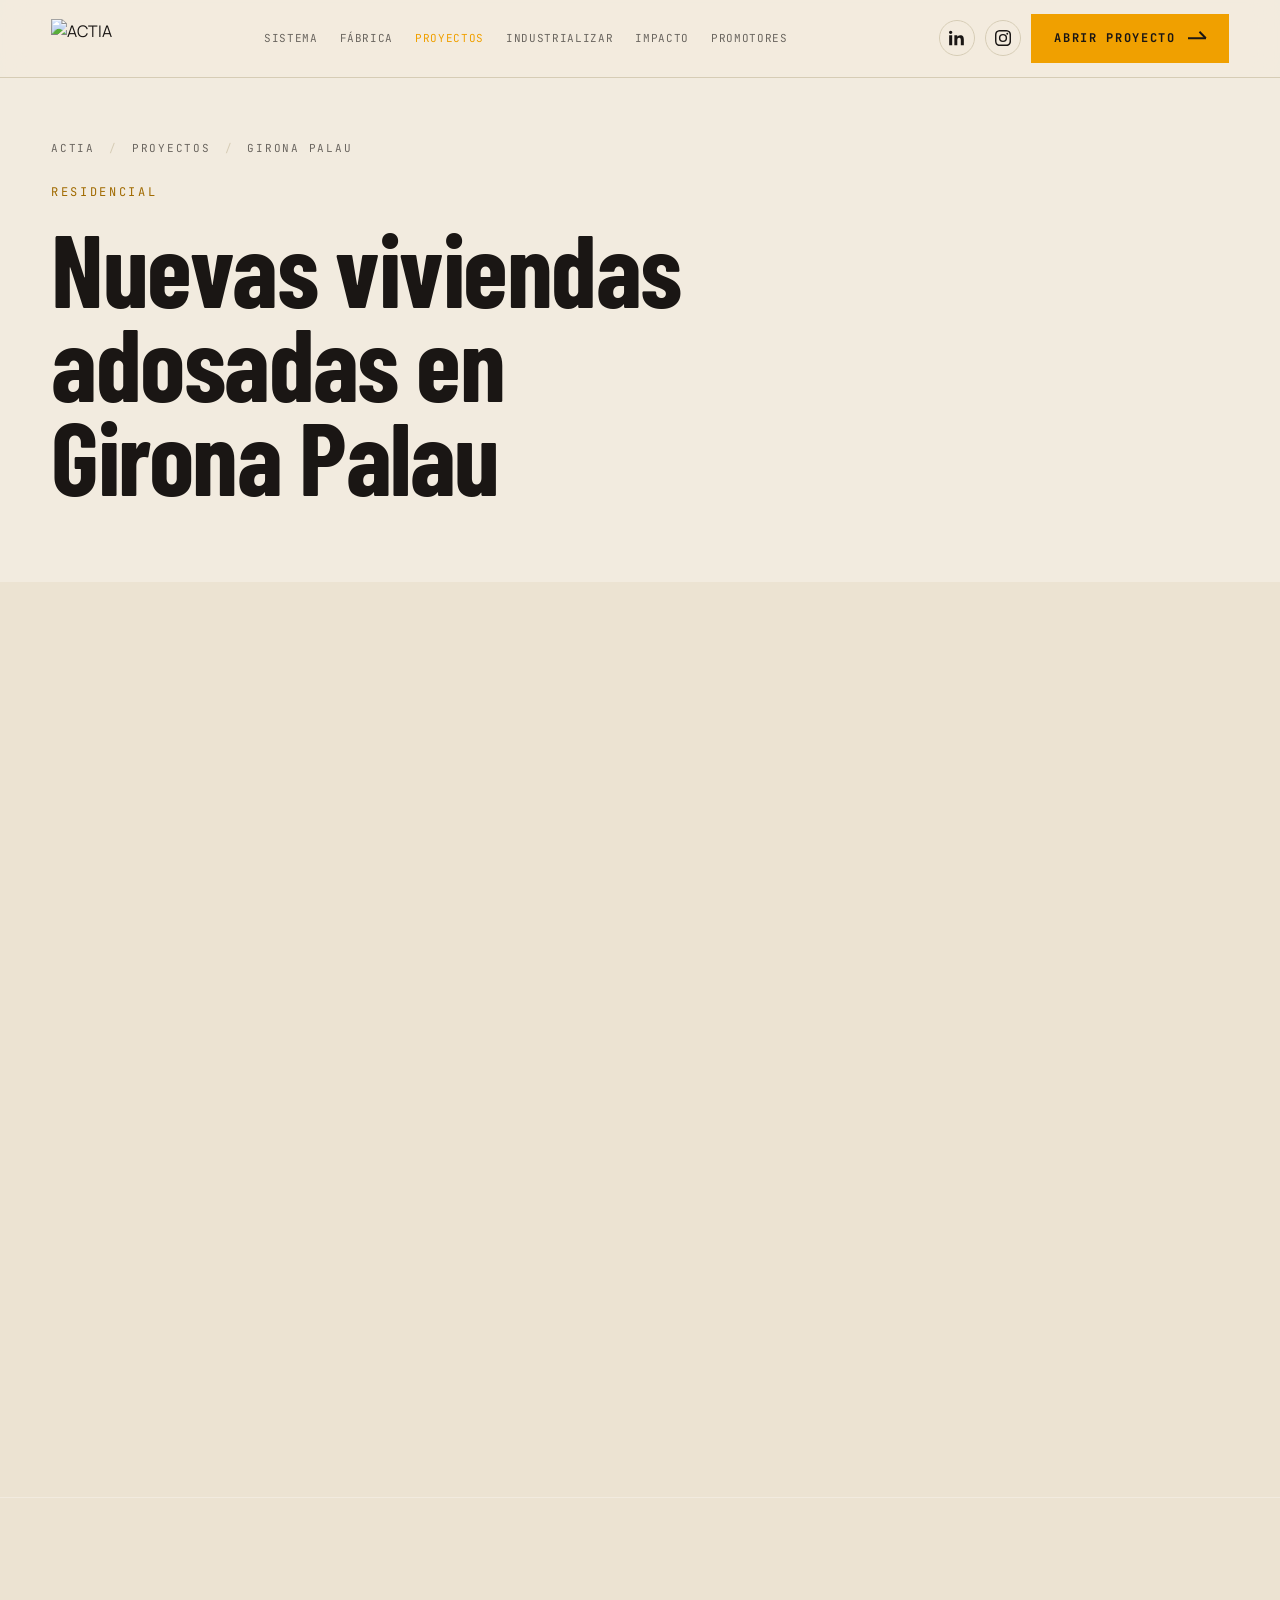
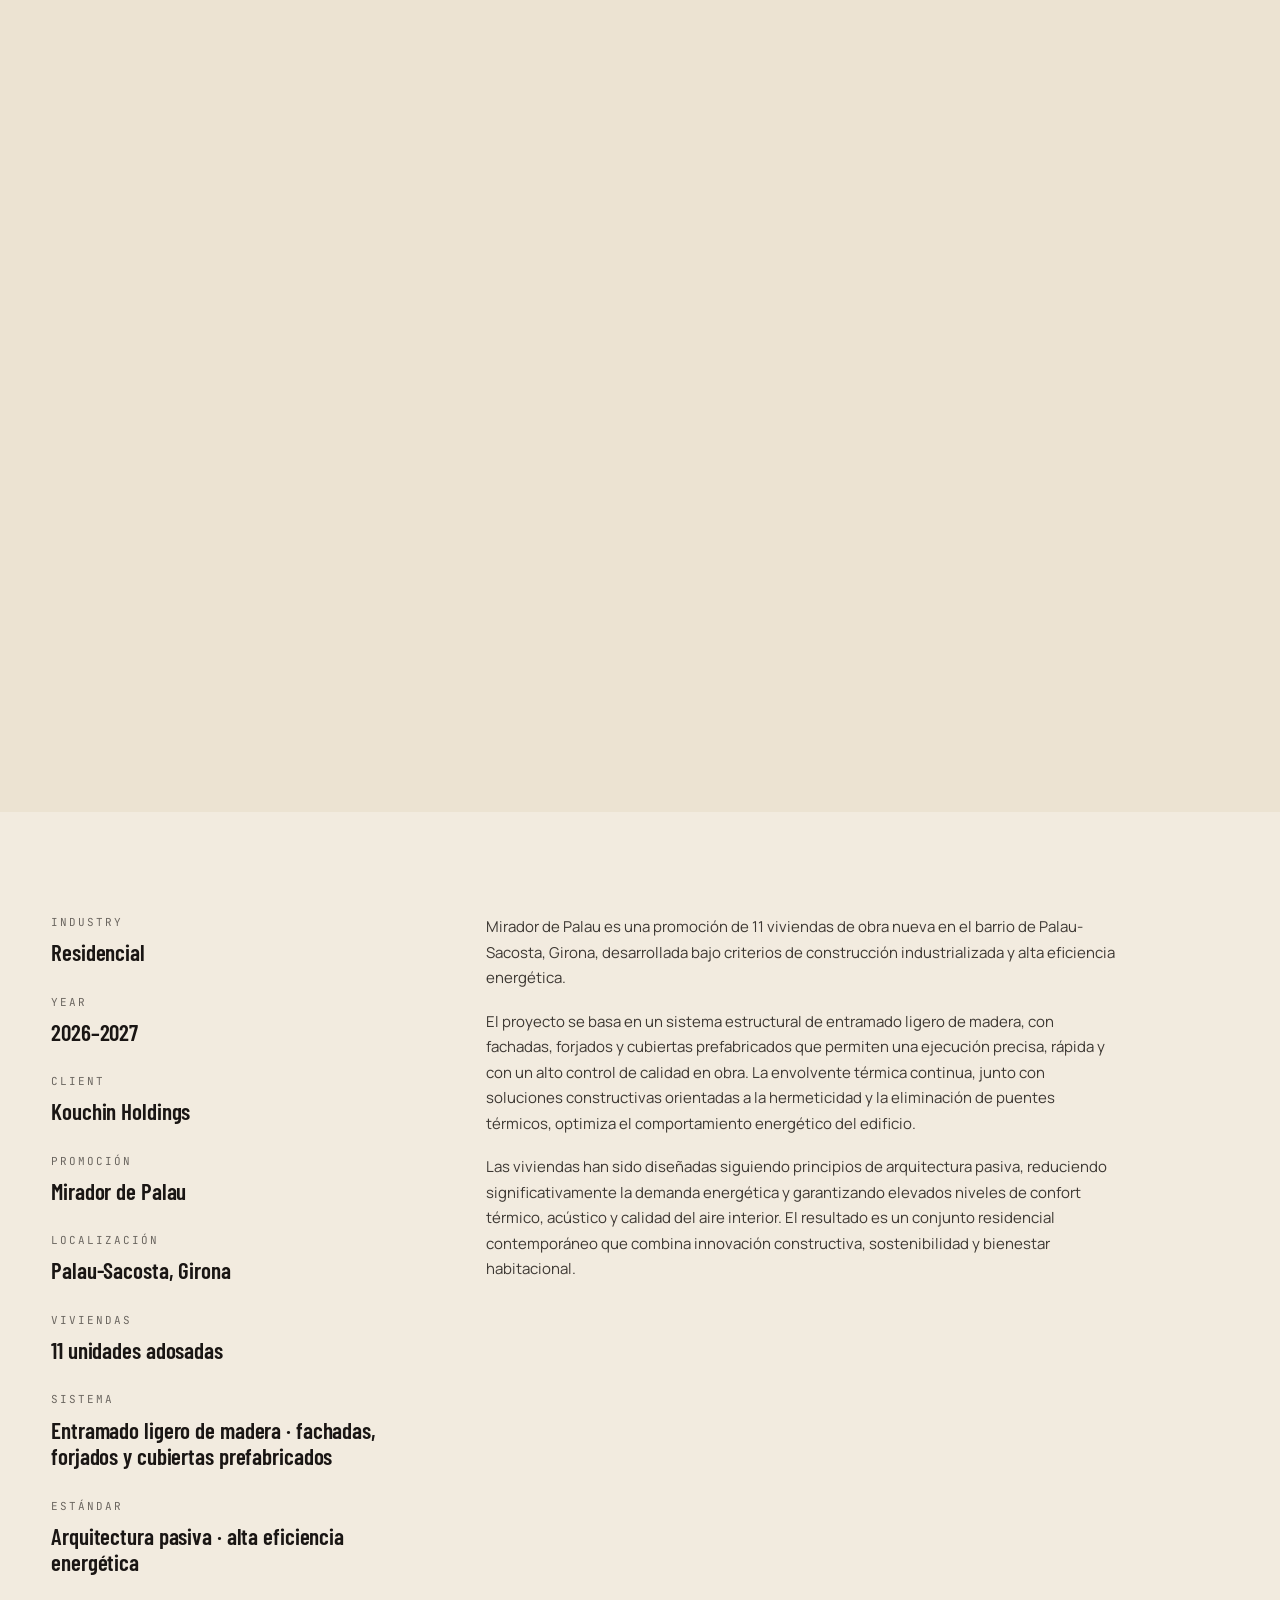
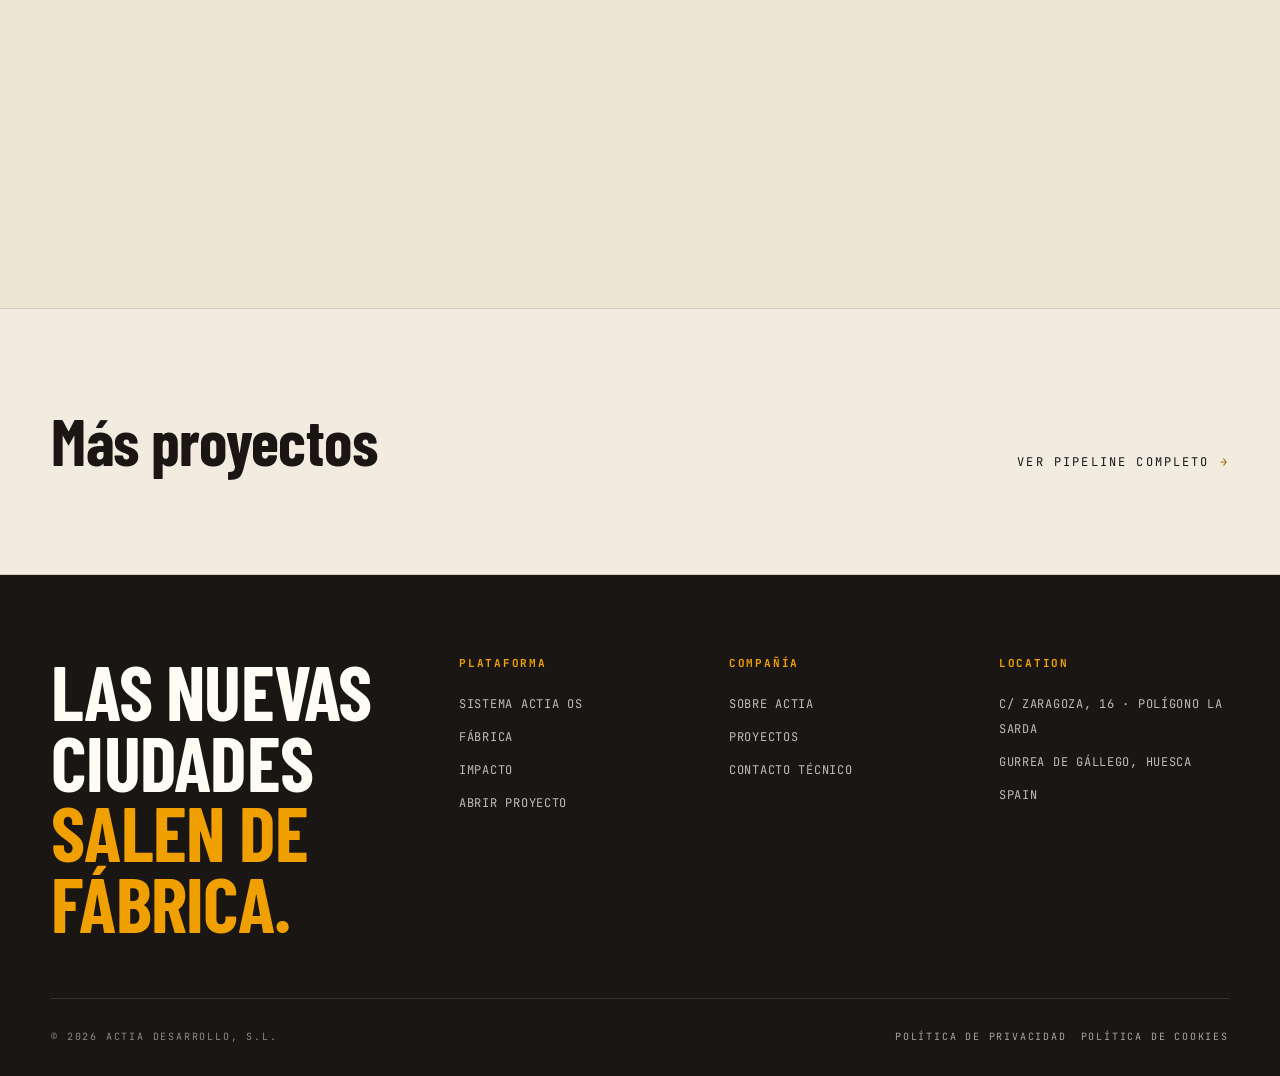
==== proyectos/girona-palau.html @ b235c5e0 "Add files via upload" ====
<!doctype html>
<html lang="es">
<head>
  <meta charset="utf-8" />
  <meta name="viewport" content="width=device-width, initial-scale=1" />
  <title>Nuevas viviendas adosadas en Girona Palau · ACTIA</title>
  <meta name="description" content="Mirador de Palau — 11 viviendas adosadas en Palau-Sacosta, Girona. Sistema industrializado de entramado ligero de madera con criterios de arquitectura pasiva." />

  <link rel="preconnect" href="https://fonts.googleapis.com" />
  <link rel="preconnect" href="https://fonts.gstatic.com" crossorigin />
  <link rel="stylesheet" href="https://fonts.googleapis.com/css2?family=Barlow+Condensed:wght@400;500;600;700;800&family=Manrope:wght@300;400;500;600;700&family=JetBrains+Mono:wght@400;500;600&display=swap" />
  <link rel="stylesheet" href="../styles.css" />
  <link rel="stylesheet" href="project.css" />
</head>
<body class="proj-page">

  <header class="site-header">
    <div class="inner">
      <a href="../index.html" class="brandmark" aria-label="ACTIA home">
        <img src="https://framerusercontent.com/images/leEP7GtrmBnXYKv0T025uk8EVA.png?width=676&height=159" alt="ACTIA" class="logo-img" />
      </a>
      <nav class="nav" aria-label="primary">
        <a href="../index.html#system">Sistema</a>
        <a href="../index.html#factory">Fábrica</a>
        <a href="../index.html#projects" class="active">Proyectos</a>
        <a href="../index.html#open-project">Industrializar</a>
        <a href="../index.html#impact">Impacto</a>
        <a href="../index.html#audience">Promotores</a>
      </nav>
      <div class="header-cta">
        <a class="social-link" href="https://www.linkedin.com/company/actia-construccion-madera" target="_blank" rel="noopener noreferrer" aria-label="ACTIA en LinkedIn">
          <svg viewBox="0 0 24 24" width="16" height="16" aria-hidden="true">
            <path fill="currentColor" d="M4.98 3.5C4.98 4.88 3.87 6 2.5 6S0 4.88 0 3.5 1.12 1 2.5 1s2.48 1.12 2.48 2.5zM.22 8.04h4.56V23H.22zM8.04 8.04h4.37v2.05h.06c.61-1.15 2.1-2.36 4.32-2.36 4.62 0 5.48 3.04 5.48 7v8.27h-4.56v-7.33c0-1.75-.03-4-2.44-4-2.44 0-2.82 1.91-2.82 3.88V23H8.04z"/>
          </svg>
        </a>
        <a class="social-link" href="https://www.instagram.com/actia_desarrollo/" target="_blank" rel="noopener noreferrer" aria-label="ACTIA en Instagram">
          <svg viewBox="0 0 24 24" width="16" height="16" aria-hidden="true">
            <path fill="currentColor" d="M12 2.16c3.2 0 3.58.01 4.85.07 1.17.05 1.8.25 2.23.42.56.22.96.48 1.38.9.42.42.68.82.9 1.38.16.42.36 1.06.42 2.23.06 1.27.07 1.65.07 4.85s-.01 3.58-.07 4.85c-.06 1.17-.25 1.8-.42 2.23-.22.56-.48.96-.9 1.38-.42.42-.82.68-1.38.9-.42.16-1.06.36-2.23.42-1.27.06-1.65.07-4.85.07s-3.58-.01-4.85-.07c-1.17-.05-1.8-.25-2.23-.42a3.7 3.7 0 01-1.38-.9 3.7 3.7 0 01-.9-1.38c-.16-.42-.36-1.06-.42-2.23C2.17 15.58 2.16 15.2 2.16 12s.01-3.58.07-4.85c.05-1.17.25-1.8.42-2.23.22-.56.48-.96.9-1.38.42-.42.82-.68 1.38-.9.42-.16 1.06-.36 2.23-.42C8.42 2.17 8.8 2.16 12 2.16zm0-2.16C8.74 0 8.33.01 7.05.07 5.77.13 4.9.33 4.14.63a6 6 0 00-2.16 1.4A6 6 0 00.59 4.19C.29 4.95.09 5.82.03 7.1.01 8.38 0 8.79 0 12.05s.01 3.67.07 4.95c.06 1.28.26 2.15.56 2.91a6 6 0 001.4 2.16 6 6 0 002.16 1.4c.76.3 1.63.5 2.91.56 1.28.06 1.69.07 4.95.07s3.67-.01 4.95-.07c1.28-.06 2.15-.26 2.91-.56a6 6 0 002.16-1.4 6 6 0 001.4-2.16c.3-.76.5-1.63.56-2.91.06-1.28.07-1.69.07-4.95s-.01-3.67-.07-4.95c-.06-1.28-.26-2.15-.56-2.91a6 6 0 00-1.4-2.16A6 6 0 0019.86.59C19.1.29 18.23.09 16.95.03 15.67.01 15.26 0 12 0zm0 5.84a6.16 6.16 0 100 12.32 6.16 6.16 0 000-12.32zm0 10.16a4 4 0 110-8 4 4 0 010 8zm6.4-11.84a1.44 1.44 0 100 2.88 1.44 1.44 0 000-2.88z"/>
          </svg>
        </a>
        <a href="../index.html#open-project" class="btn primary">Abrir proyecto <span class="arrow"></span></a>
      </div>
    </div>
  </header>

  <main>
    <section class="proj-hero">
      <div class="crumbs">
        <a href="../index.html">ACTIA</a>
        <span class="sep">/</span>
        <a href="../index.html#projects">Proyectos</a>
        <span class="sep">/</span>
        <span>Girona Palau</span>
      </div>
      <span class="category">Residencial</span>
      <h1>Nuevas viviendas adosadas en Girona Palau</h1>
    </section>

    <!-- Hero imagery: render + plan -->
    <div class="proj-media" style="background-image:url('https://framerusercontent.com/images/ZBK2DLFONYs1RHIM6xX2kH54E.jpg?width=2400&height=1707'); aspect-ratio: 7/5;" role="img" aria-label="Render exterior de Mirador de Palau"></div>
    <div class="proj-media" style="background-image:url('https://framerusercontent.com/images/7M1rqwfkwnxzrm8QWME7Rcjv11A.png?width=1624&height=1140'); aspect-ratio: 7/5; margin-top: 1px;" role="img" aria-label="Render del conjunto de viviendas adosadas"></div>

    <!-- Project facts + copy -->
    <section class="proj-details">
      <aside class="proj-facts">
        <div class="fact">
          <span class="k">Industry</span>
          <span class="v">Residencial</span>
        </div>
        <div class="fact">
          <span class="k">Year</span>
          <span class="v">2026–2027</span>
        </div>
        <div class="fact">
          <span class="k">Client</span>
          <span class="v">Kouchin Holdings</span>
        </div>
        <div class="fact">
          <span class="k">Promoción</span>
          <span class="v">Mirador de Palau</span>
        </div>
        <div class="fact">
          <span class="k">Localización</span>
          <span class="v">Palau-Sacosta, Girona</span>
        </div>
        <div class="fact">
          <span class="k">Viviendas</span>
          <span class="v">11 unidades adosadas</span>
        </div>
        <div class="fact">
          <span class="k">Sistema</span>
          <span class="v">Entramado ligero de madera · fachadas, forjados y cubiertas prefabricados</span>
        </div>
        <div class="fact">
          <span class="k">Estándar</span>
          <span class="v">Arquitectura pasiva · alta eficiencia energética</span>
        </div>
      </aside>

      <div class="proj-copy">
        <p>Mirador de Palau es una promoción de 11 viviendas de obra nueva en el barrio de Palau-Sacosta, Girona, desarrollada bajo criterios de construcción industrializada y alta eficiencia energética.</p>

        <p>El proyecto se basa en un sistema estructural de entramado ligero de madera, con fachadas, forjados y cubiertas prefabricados que permiten una ejecución precisa, rápida y con un alto control de calidad en obra. La envolvente térmica continua, junto con soluciones constructivas orientadas a la hermeticidad y la eliminación de puentes térmicos, optimiza el comportamiento energético del edificio.</p>

        <p>Las viviendas han sido diseñadas siguiendo principios de arquitectura pasiva, reduciendo significativamente la demanda energética y garantizando elevados niveles de confort térmico, acústico y calidad del aire interior. El resultado es un conjunto residencial contemporáneo que combina innovación constructiva, sostenibilidad y bienestar habitacional.</p>
      </div>
    </section>

    <!-- Additional renders -->
    <div class="proj-media" style="background-image:url('https://framerusercontent.com/images/VbwCAXTM55YuwCXbiChErruSnY.jpg?width=2400&height=1707'); aspect-ratio: 7/5;" role="img" aria-label="Vista del conjunto Mirador de Palau"></div>
    <div class="proj-media" style="background-image:url('https://framerusercontent.com/images/V6tTsbygCLxKj7WJJE9Z6oGAo.png?width=1764&height=1160'); aspect-ratio: 7/5; margin-top: 1px;" role="img" aria-label="Detalle constructivo del entramado ligero"></div>

    <section class="proj-next">
      <h3>Más proyectos</h3>
      <a class="link" href="../index.html#projects">Ver pipeline completo</a>
    </section>
  </main>

  <footer class="site-footer">
    <div class="shell">
      <div class="footer-grid">
        <div>
          <h2 class="big">Las nuevas<br/>ciudades<br/><span class="y">salen de<br/>fábrica.</span></h2>
        </div>
        <div>
          <h5>Plataforma</h5>
          <ul>
            <li><a href="../index.html#system">Sistema ACTIA OS</a></li>
            <li><a href="../index.html#factory">Fábrica</a></li>
            <li><a href="../index.html#impact">Impacto</a></li>
            <li><a href="../index.html#open-project">Abrir proyecto</a></li>
          </ul>
        </div>
        <div>
          <h5>Compañía</h5>
          <ul>
            <li><a href="../index.html">Sobre ACTIA</a></li>
            <li><a href="../index.html#projects">Proyectos</a></li>
            <li><a href="#">Contacto técnico</a></li>
          </ul>
        </div>
        <div>
          <h5>Location</h5>
          <ul>
            <li><a href="#">C/ Zaragoza, 16 · Polígono La Sarda</a></li>
            <li><a href="#">Gurrea de Gállego, Huesca</a></li>
            <li><a href="#">Spain</a></li>
          </ul>
        </div>
      </div>
      <div class="footer-meta">
        <div class="group">
          <span>© 2026 ACTIA Desarrollo, S.L.</span>
        </div>
        <div class="group legal-links">
          <a href="../index.html#privacy">Política de privacidad</a>
          <a href="../index.html#cookies">Política de cookies</a>
        </div>
      </div>
    </div>
  </footer>

</body>
</html>
---- styles.css ----
/* =========================================================
   ACTIA — Design tokens (EDITORIAL / BEIGE)
   Modeled after actia.tech Framer aesthetic.
   ========================================================= */
:root {
  /* Backgrounds — warm cream paper */
  --graphite: #F2EBDF;          /* main page paper */
  --graphite-2: #ECE3D2;        /* card / pane bg */
  --graphite-3: #E3D8C3;        /* deeper card */
  --graphite-4: #D5C8AE;        /* hover / press */
  --rule: #D6CCB5;              /* hairline */
  --rule-soft: #E6DECC;         /* very faint */

  /* Ink — text on cream */
  --factory-white: #1A1614;     /* primary text */
  --paper: #FFFCF5;             /* high-contrast paper for highlights */
  --timber: #B68A4E;            /* warm wood accent */
  --timber-dark: #8C6534;       /* deep wood */
  --timber-deep: #4E371A;       /* darkest wood / chestnut */

  /* Inverted shade for occasional dark accents (chestnut/ink panels) */
  --ink-panel: #1A1614;
  --ink-panel-2: #2A231D;

  /* Brand */
  --yellow: #F0A000;            /* ACTIA gold sampled from logo */
  --yellow-hot: #FFB829;
  --yellow-deep: #A06A00;

  --tech-grey: #6B6660;         /* secondary text */
  --tech-grey-2: #3D3833;       /* darker muted text */
  --tech-grey-3: #1A1614;       /* primary ink (alias for darker text) */

  --signal-green: #2E8A5C;
  --signal-green-deep: #1A5239;

  --danger: #C7411B;

  /* Type */
  --display: "Barlow Condensed", "Oswald", "Arial Narrow", sans-serif;
  --body: "Manrope", "Helvetica Neue", system-ui, sans-serif;
  --mono: "JetBrains Mono", "IBM Plex Mono", ui-monospace, monospace;

  /* Spacing rhythm */
  --gutter: clamp(20px, 4vw, 64px);
  --section-y: clamp(80px, 10vw, 160px);
  --max-w: 1480px;
}

* { box-sizing: border-box; }
html, body { margin: 0; padding: 0; }
html { scroll-behavior: smooth; }

body {
  background: var(--graphite);
  color: var(--factory-white);
  font-family: var(--body);
  font-feature-settings: "ss01", "cv11";
  font-size: 16px;
  line-height: 1.55;
  -webkit-font-smoothing: antialiased;
  text-rendering: optimizeLegibility;
  overflow-x: hidden;
}

img, svg, video { display: block; max-width: 100%; }
button { font: inherit; cursor: pointer; border: 0; background: 0; color: inherit; }
a { color: inherit; text-decoration: none; }

::selection { background: var(--yellow); color: var(--ink-panel); }

/* =========================================================
   Type system
   ========================================================= */
.eyebrow {
  font-family: var(--mono);
  font-size: 11px;
  letter-spacing: 0.18em;
  text-transform: uppercase;
  color: var(--tech-grey-2);
  display: inline-flex;
  align-items: center;
  gap: 10px;
}
.eyebrow::before {
  content: "";
  width: 28px;
  height: 1px;
  background: var(--yellow);
}
.eyebrow.no-line::before { display: none; }

.display {
  font-family: var(--display);
  font-weight: 600;
  font-stretch: condensed;
  line-height: 0.92;
  letter-spacing: -0.012em;
  text-wrap: balance;
}
.h-hero {
  font-size: clamp(64px, 11vw, 188px);
  text-transform: uppercase;
}
.h-section {
  font-size: clamp(44px, 6.4vw, 112px);
  text-transform: uppercase;
}
.h-card {
  font-size: clamp(28px, 3vw, 44px);
  text-transform: uppercase;
}

.lede {
  font-size: clamp(18px, 1.4vw, 22px);
  line-height: 1.45;
  color: var(--tech-grey-3);
  max-width: 60ch;
  text-wrap: pretty;
}

.body-sm { font-size: 14px; line-height: 1.55; color: var(--tech-grey-2); }
.kbd, .data {
  font-family: var(--mono);
  letter-spacing: 0.04em;
}

/* =========================================================
   Layout helpers
   ========================================================= */
.shell {
  max-width: var(--max-w);
  margin: 0 auto;
  padding: 0 var(--gutter);
}

section { position: relative; }

.section-header {
  display: grid;
  grid-template-columns: 1fr;
  gap: 24px;
  margin-bottom: 56px;
}
.section-header.tight {
  gap: 14px;
  margin-bottom: 36px;
}
.section-header.tight .lede {
  margin-top: 4px;
}
.section-header .meta {
  display: flex;
  justify-content: space-between;
  align-items: flex-end;
  gap: 24px;
  padding-bottom: 16px;
  border-bottom: 1px solid var(--rule);
}
.section-header .meta .id {
  font-family: var(--mono);
  font-size: 12px;
  color: var(--yellow);
  letter-spacing: 0.16em;
}
.section-header .meta .station-tag {
  font-family: var(--mono);
  font-size: 11px;
  letter-spacing: 0.16em;
  color: var(--tech-grey-2);
  text-transform: uppercase;
}

/* Section divider strip that looks like a control rail */
.rail {
  display: flex;
  align-items: center;
  gap: 16px;
  padding: 14px 0;
  border-top: 1px solid var(--rule);
  border-bottom: 1px solid var(--rule);
  font-family: var(--mono);
  font-size: 11px;
  letter-spacing: 0.16em;
  text-transform: uppercase;
  color: var(--tech-grey-2);
  overflow: hidden;
  white-space: nowrap;
}
.rail .dot {
  width: 8px; height: 8px; border-radius: 50%;
  background: var(--yellow);
  box-shadow: 0 0 14px var(--yellow);
}
.rail .track {
  flex: 1;
  height: 1px;
  background: repeating-linear-gradient(90deg, var(--rule) 0 14px, transparent 14px 22px);
}

/* =========================================================
   Header / nav
   ========================================================= */
.site-header {
  position: fixed;
  inset: 0 0 auto 0;
  z-index: 50;
  backdrop-filter: blur(14px) saturate(120%);
  background: rgba(242, 235, 223, 0.85);
  border-bottom: 1px solid var(--rule);
}
.site-header .inner {
  display: grid;
  grid-template-columns: auto 1fr auto;
  align-items: center;
  gap: 24px;
  padding: 14px var(--gutter);
}
.brandmark {
  display: flex; align-items: center; gap: 12px;
}
.brandmark .logo-img {
  height: 38px;
  width: auto;
  display: block;
}
.brandmark .wordmark {
  font-family: var(--display);
  font-weight: 700;
  font-size: 22px;
  letter-spacing: 0.04em;
}
.brandmark .tick {
  width: 22px; height: 22px;
  background: var(--yellow);
  display: grid; place-items: center;
  position: relative;
}
.brandmark .tick::after {
  content: "";
  position: absolute;
  inset: 4px;
  background: var(--graphite);
  clip-path: polygon(0 0, 100% 0, 100% 50%, 50% 50%, 50% 100%, 0 100%);
}

.nav {
  display: flex; gap: 2px;
  justify-content: center;
  flex-wrap: nowrap;
  white-space: nowrap;
}
.nav a {
  font-family: var(--mono);
  font-size: 11px;
  letter-spacing: 0.06em;
  text-transform: uppercase;
  color: var(--tech-grey);
  padding: 8px 10px;
  border-radius: 2px;
  transition: color .15s ease, background .15s ease;
}
.nav a:hover { color: var(--ink-panel); background: var(--graphite-3); }
.nav a.active { color: var(--yellow); }
@media (max-width: 1100px) {
  .nav a { font-size: 10px; padding: 6px 7px; letter-spacing: 0.04em; }
}
@media (max-width: 860px) {
  .nav { display: none; }
}

.header-cta {
  display: flex; gap: 10px; align-items: center;
}
.social-link {
  display: inline-grid;
  place-items: center;
  width: 36px;
  height: 36px;
  border: 1px solid var(--rule);
  border-radius: 999px;
  color: var(--ink-panel);
  transition: color .15s ease, border-color .15s ease, background .15s ease;
}
.social-link:hover {
  color: var(--ink-panel);
  border-color: var(--ink-panel);
  background: var(--graphite-3);
}

.status-pill {
  font-family: var(--mono);
  font-size: 11px;
  letter-spacing: 0.16em;
  color: var(--tech-grey-2);
  display: inline-flex; align-items: center; gap: 8px;
  padding: 6px 10px;
  border: 1px solid var(--rule);
  border-radius: 999px;
}
.status-pill .pulse {
  width: 7px; height: 7px; border-radius: 50%;
  background: var(--signal-green);
  box-shadow: 0 0 0 0 rgba(107,212,155,.7);
  animation: pulse 2s ease-out infinite;
}
@keyframes pulse {
  0% { box-shadow: 0 0 0 0 rgba(107,212,155,.7); }
  70% { box-shadow: 0 0 0 10px rgba(107,212,155,0); }
  100% { box-shadow: 0 0 0 0 rgba(107,212,155,0); }
}

/* =========================================================
   Buttons
   ========================================================= */
.btn {
  display: inline-flex;
  align-items: center;
  gap: 12px;
  padding: 14px 22px;
  font-family: var(--mono);
  font-size: 12px;
  letter-spacing: 0.14em;
  text-transform: uppercase;
  border: 1px solid var(--rule);
  background: transparent;
  color: var(--factory-white);
  transition: transform .15s ease, background .15s ease, color .15s ease, border-color .15s ease;
}
.btn:hover { transform: translateY(-1px); }
.btn.primary {
  background: var(--yellow);
  color: var(--ink-panel);
  border-color: var(--yellow);
  font-weight: 700;
}
.btn.primary:hover { background: var(--yellow-hot); border-color: var(--yellow-hot); }
.btn.ghost { background: transparent; }
.btn.ghost:hover { background: var(--graphite-3); border-color: var(--graphite-4); }
.btn .arrow {
  width: 18px; height: 10px;
  position: relative;
}
.btn .arrow::before, .btn .arrow::after {
  content: ""; position: absolute; background: currentColor;
}
.btn .arrow::before { top: 50%; left: 0; right: 0; height: 1.5px; transform: translateY(-50%); }
.btn .arrow::after  { right: 0; top: 50%; width: 9px; height: 1.5px; transform: translateY(-50%) rotate(45deg); transform-origin: right center; }
.btn .arrow.down::after { transform: translateY(-50%) rotate(135deg); }

/* small chip btn */
.chip {
  display: inline-flex; align-items: center; gap: 8px;
  padding: 8px 12px;
  border: 1px solid var(--rule);
  border-radius: 999px;
  font-family: var(--mono);
  font-size: 11px;
  letter-spacing: 0.14em;
  text-transform: uppercase;
  color: var(--tech-grey-3);
}
.chip.active { background: var(--yellow); color: var(--ink-panel); border-color: var(--yellow); }
.chip.dot::before {
  content: ""; width: 6px; height: 6px; border-radius: 50%;
  background: var(--tech-grey-2);
}
.chip.dot.green::before { background: var(--signal-green); }
.chip.dot.yellow::before { background: var(--yellow); }
.chip.dot.timber::before { background: var(--timber); }

/* =========================================================
   HERO
   ========================================================= */
.hero {
  padding-top: 96px;
  min-height: 100vh;
  display: flex;
  flex-direction: column;
}

.hero .top-strip {
  display: grid;
  grid-template-columns: auto 1fr auto;
  gap: 24px;
  align-items: center;
  padding: 14px var(--gutter);
  border-bottom: 1px solid var(--rule);
  font-family: var(--mono);
  font-size: 11px;
  letter-spacing: 0.16em;
  text-transform: uppercase;
  color: var(--tech-grey-2);
}
.hero .top-strip .scroller {
  overflow: hidden;
  position: relative;
  height: 14px;
}
.hero .top-strip .scroller .track {
  display: inline-flex; gap: 40px;
  white-space: nowrap;
  animation: marquee 40s linear infinite;
}
@keyframes marquee {
  from { transform: translateX(0); }
  to   { transform: translateX(-50%); }
}

.hero-main {
  display: grid;
  grid-template-columns: 1fr;
  gap: 48px;
  padding: clamp(40px, 6vw, 80px) var(--gutter) 0 var(--gutter);
  flex: 1;
}
.hero-main h1 {
  margin: 0;
  color: var(--factory-white);
}
.hero-main h1 .yellow { color: var(--yellow); }
.hero-main h1 .stencil {
  display: inline-block;
  background: var(--yellow);
  color: var(--ink-panel);
  padding: 0 .15em 0 .15em;
  margin-left: -0.05em;
}

.hero-body {
  display: grid;
  grid-template-columns: 1.2fr 1fr;
  gap: clamp(32px, 5vw, 80px);
  align-items: end;
  margin-top: clamp(20px, 3vw, 48px);
}
@media (max-width: 900px) {
  .hero-body { grid-template-columns: 1fr; }
}

.hero-ctas {
  display: flex; gap: 12px; flex-wrap: wrap;
  margin-top: 28px;
}

.hero-readout {
  border-top: 1px solid var(--rule);
  padding-top: 18px;
  display: grid;
  gap: 14px;
  font-family: var(--mono);
  font-size: 12px;
  color: var(--tech-grey-2);
}
.hero-readout .row {
  display: grid;
  grid-template-columns: 90px 1fr auto;
  gap: 16px;
  align-items: center;
}
.hero-readout .row .k { letter-spacing: 0.16em; text-transform: uppercase; }
.hero-readout .row .v { color: var(--factory-white); }
.hero-readout .row .bar {
  height: 2px; background: var(--rule); position: relative;
}
.hero-readout .row .bar::after {
  content: ""; position: absolute; left: 0; top: 0; bottom: 0;
  background: var(--yellow);
  width: var(--w, 60%);
}

.hero-kpis {
  display: grid;
  grid-template-columns: repeat(4, 1fr);
  border-top: 1px solid var(--rule);
  margin-top: 64px;
}
@media (max-width: 900px) { .hero-kpis { grid-template-columns: 1fr 1fr; } }
.hero-kpis .kpi {
  padding: 28px var(--gutter);
  border-right: 1px solid var(--rule);
  display: grid;
  gap: 8px;
}
.hero-kpis .kpi:last-child { border-right: 0; }
.hero-kpis .kpi .num {
  font-family: var(--display);
  font-size: clamp(40px, 4vw, 64px);
  line-height: 0.95;
  letter-spacing: -0.01em;
}
.hero-kpis .kpi .num .unit { color: var(--yellow); font-size: 0.5em; vertical-align: super; margin-left: 2px; }
.hero-kpis .kpi .label {
  font-family: var(--mono);
  font-size: 11px;
  letter-spacing: 0.14em;
  text-transform: uppercase;
  color: var(--tech-grey-2);
  max-width: 22ch;
}
.hero-kpis .kpi .label::before {
  content: ""; display: inline-block;
  width: 14px; height: 1px;
  background: var(--yellow);
  margin-right: 8px;
  vertical-align: middle;
}

/* Hero visual frame — edge-to-edge factory video, no margins */
.hero-visual {
  margin: 48px 0 0 0;
  border: 0;
  background: var(--ink-panel);
  aspect-ratio: 21 / 9;
  position: relative;
  overflow: hidden;
  width: 100%;
}
.hero-visual .hero-video {
  position: absolute;
  inset: 0;
  width: 100%;
  height: 100%;
  object-fit: cover;
  pointer-events: none;
}
.hero-visual .crosshair {
  position: absolute; left: 50%; top: 50%;
  width: 80px; height: 80px;
  transform: translate(-50%, -50%);
  border: 1px solid var(--yellow);
}
.hero-visual .crosshair::before, .hero-visual .crosshair::after {
  content: ""; position: absolute; background: var(--yellow);
}
.hero-visual .crosshair::before { left: 50%; top: -10px; bottom: -10px; width: 1px; }
.hero-visual .crosshair::after { top: 50%; left: -10px; right: -10px; height: 1px; }
.hero-visual .corner-mark {
  position: absolute; width: 22px; height: 22px;
  border-color: var(--yellow);
  border-style: solid;
}
.hero-visual .corner-mark.tl { top: 16px; left: 16px; border-width: 1px 0 0 1px; }
.hero-visual .corner-mark.tr { top: 16px; right: 16px; border-width: 1px 1px 0 0; }
.hero-visual .corner-mark.bl { bottom: 16px; left: 16px; border-width: 0 0 1px 1px; }
.hero-visual .corner-mark.br { bottom: 16px; right: 16px; border-width: 0 1px 1px 0; }
.hero-visual .placeholder-label {
  position: absolute; inset: auto 0 50% 0;
  text-align: center;
  font-family: var(--mono); font-size: 12px; letter-spacing: 0.2em;
  color: var(--tech-grey-2);
  text-transform: uppercase;
  transform: translateY(80px);
}

/* =========================================================
   PROBLEM split-screen
   ========================================================= */
.problem {
  padding: var(--section-y) 0;
}
.problem .split {
  display: grid;
  grid-template-columns: 1fr 1fr;
  gap: 0;
  border: 0;
  border-top: 1px solid var(--rule);
  border-bottom: 1px solid var(--rule);
  position: relative;
  margin-top: clamp(32px, 4vw, 56px);
}
@media (max-width: 800px) { .problem .split { grid-template-columns: 1fr; } }
.problem .split .pane {
  padding: 40px;
  min-height: 520px;
  position: relative;
  display: flex;
  flex-direction: column;
  justify-content: space-between;
  gap: 32px;
}
.problem .split .pane.left {
  background:
    linear-gradient(180deg, rgba(26,22,20,0.45), rgba(26,22,20,0.75)),
    url("assets/problem-traditional-construction.png") center/cover no-repeat;
  color: var(--paper);
  border-right: 1px solid var(--rule);
}
.problem .split .pane.left .pane-title { color: var(--paper); opacity: 0.8; }
.problem .split .pane.left h3 { color: var(--paper); }
.problem .split .pane.left .tags .t { color: var(--paper); opacity: 0.85; }

.problem .split .pane.right {
  background:
    linear-gradient(180deg, rgba(26,22,20,0.45), rgba(26,22,20,0.80)),
    url("assets/problem-actia-factory.png") center/cover no-repeat;
  color: var(--paper);
}
.problem .split .pane.right h3 { color: var(--paper); }
.problem .pane-title {
  font-family: var(--mono);
  font-size: 11px;
  letter-spacing: 0.2em;
  text-transform: uppercase;
}
.problem .pane.left .pane-title { color: var(--timber); }
.problem .pane.right .pane-title { color: var(--yellow); }

.problem .pane h3 {
  font-family: var(--display);
  font-size: clamp(36px, 4.4vw, 64px);
  font-weight: 600;
  text-transform: uppercase;
  line-height: 0.95;
  margin: 0;
}
.problem .pane .tags {
  display: flex; flex-wrap: wrap; gap: 8px;
}
.problem .pane .tags .t {
  font-family: var(--mono);
  font-size: 10px;
  letter-spacing: 0.16em;
  text-transform: uppercase;
  padding: 6px 10px;
  border: 1px solid currentColor;
  opacity: 0.7;
}

.problem .vs {
  position: absolute;
  left: 50%; top: 50%;
  transform: translate(-50%, -50%);
  background: var(--yellow);
  color: var(--ink-panel);
  width: 64px; height: 64px;
  border-radius: 50%;
  display: grid; place-items: center;
  font-family: var(--display);
  font-size: 22px;
  font-weight: 700;
  letter-spacing: 0.04em;
}

/* =========================================================
   SOLUTION — exploded building
   ========================================================= */
.solution { padding: var(--section-y) 0; border-top: 1px solid var(--rule); }
.solution .grid {
  display: grid;
  grid-template-columns: 1fr 1.2fr;
  gap: clamp(40px, 5vw, 80px);
  align-items: center;
}
@media (max-width: 900px) { .solution .grid { grid-template-columns: 1fr; } }

/* =========================================================
   FORJADO · isometric exploded view
   Animates between assembled (stacked) and exploded (spread) modes.
   Each .layer carries --i = its vertical index 0..6.
   ========================================================= */
.exploded {
  position: relative;
  aspect-ratio: 4/5;
  background: var(--paper);
  border: 1px solid var(--rule);
  padding: 24px;
  overflow: hidden;
}
.exploded .stage {
  position: absolute;
  inset: 0;
  perspective: 2200px;
  perspective-origin: 50% 35%;
  transform-style: preserve-3d;
  --gap: 18%;   /* vertical gap between layers when exploded */
  --asm-gap: 0.6%;  /* tight stacking gap when assembled */
}
.exploded .layer {
  position: absolute;
  left: 18%;
  top: 50%;
  width: 56%;
  height: 6.5%;
  /* Vertical position is driven by --i (0..6) and the current gap.
     When exploded: spread across the canvas.
     When assembled: collapse to centre. */
  transform-style: preserve-3d;
  transition: transform 1.1s cubic-bezier(.2,.7,.2,1);
  will-change: transform;
}
.exploded[data-mode="exploded"] .layer {
  transform: translate3d(0, calc((var(--i) - 3) * var(--gap)), 0);
}
.exploded[data-mode="assembled"] .layer {
  transform: translate3d(0, calc((var(--i) - 3) * var(--asm-gap)), 0);
}

.exploded .layer .slab {
  width: 100%;
  height: 100%;
  /* Isometric look — rotateX flattens, rotateZ tilts it sideways */
  transform: rotateX(60deg) rotateZ(-32deg);
  transform-origin: center center;
  position: relative;
  box-shadow:
    0 22px 36px -22px rgba(40,30,20,0.45),
    0 2px 8px rgba(40,30,20,0.12);
  outline: 1px solid rgba(40,30,20,0.18);
  outline-offset: -1px;
}

/* Material textures ----------------------------------------------------- */
/* Fermacell: clean white plaster panel with subtle plank seams */
.exploded .layer .slab.fermacell {
  background:
    repeating-linear-gradient(90deg, rgba(40,30,20,0.10) 0 1px, transparent 1px 16%),
    linear-gradient(180deg, #F2EBDF 0%, #E4DBC8 100%);
}
/* FloorRock — grey acoustic insulation, dense speckled grey */
.exploded .layer .slab.floorrock {
  background:
    radial-gradient(rgba(40,30,20,0.18) 0.6px, transparent 0.8px) 0 0/3px 3px,
    radial-gradient(rgba(40,30,20,0.12) 0.6px, transparent 0.8px) 1.5px 1.5px/4px 4px,
    linear-gradient(180deg, #BDB4A4 0%, #948C7E 100%);
}
/* OSB — speckled chip board */
.exploded .layer .slab.osb {
  background:
    radial-gradient(rgba(150,100,50,0.6) 1.1px, transparent 1.4px) 0 0/6px 6px,
    radial-gradient(rgba(120,70,30,0.5) 1.4px, transparent 1.8px) 3px 3px/9px 9px,
    radial-gradient(rgba(180,140,90,0.4) 0.8px, transparent 1.1px) 1px 4px/5px 5px,
    linear-gradient(180deg, #C9A472 0%, #A37E48 100%);
}
/* Wood beams — laminated wood with horizontal lamination lines */
.exploded .layer .slab.beams {
  background:
    repeating-linear-gradient(0deg, rgba(80,50,20,0.18) 0 1px, transparent 1px 8px),
    repeating-linear-gradient(90deg, rgba(80,50,20,0.10) 0 1px, transparent 1px 32%),
    linear-gradient(180deg, #C09766 0%, #8E6635 100%);
  height: 14%;        /* beams are the thickest layer */
  margin-top: -3.75%; /* re-centre because the rule above is tied to layer height */
}
.exploded .layer.l4 { height: 14%; }
.exploded .layer.l4 .label { top: 50%; }
/* Aislanat — fibre insulation, warm yellow/cream texture */
.exploded .layer .slab.aislanat {
  background:
    radial-gradient(rgba(200,170,120,0.55) 1px, transparent 1.4px) 0 0/4px 4px,
    radial-gradient(rgba(180,140,90,0.45) 0.8px, transparent 1.2px) 2px 2px/5px 5px,
    linear-gradient(180deg, #EFD8A2 0%, #D9BC78 100%);
}
/* Rastreles — pale wood batten with darker pin marks */
.exploded .layer .slab.rastreles {
  background:
    radial-gradient(rgba(40,30,20,0.65) 1.2px, transparent 1.6px) 6px 50%/14px 100%,
    linear-gradient(180deg, #E4D2A8 0%, #C5AC78 100%);
}

/* Labels — connector line + text on the right of each slab */
.exploded .layer .label {
  position: absolute;
  left: calc(100% + 24px);
  top: 50%;
  transform: translateY(-50%);
  max-width: 28ch;
  font-family: var(--mono);
  font-size: 10px;
  letter-spacing: 0.10em;
  text-transform: uppercase;
  color: var(--ink-panel);
  display: flex; align-items: center; gap: 12px;
  opacity: 1;
  transition: opacity .35s ease;
  line-height: 1.4;
}
.exploded .layer .label::before {
  content: "";
  width: 32px; height: 1px;
  background: var(--ink-panel);
  flex-shrink: 0;
}
/* When ensamblado, the layers stack tight — labels would overlap, hide them */
.exploded[data-mode="assembled"] .layer .label {
  opacity: 0;
  transition-duration: .25s;
}

/* Dotted axonometric reference lines connecting the same vertical edge
   across all layers. Drawn as a single full-height column on the left
   and right of the stack. */
.exploded .stage::before,
.exploded .stage::after {
  content: "";
  position: absolute;
  top: 8%; bottom: 8%;
  width: 1px;
  background-image: linear-gradient(180deg, var(--ink-panel) 50%, transparent 50%);
  background-size: 1px 6px;
  opacity: 0.18;
  transition: opacity .35s ease;
}
.exploded .stage::before { left: 26%; }
.exploded .stage::after  { left: 64%; }
.exploded[data-mode="assembled"] .stage::before,
.exploded[data-mode="assembled"] .stage::after { opacity: 0; }

/* Controls — pill toggle */
.exploded .controls {
  position: absolute; right: 18px; bottom: 18px;
  display: flex; gap: 6px;
  z-index: 5;
  background: rgba(255,252,245,0.65);
  backdrop-filter: blur(8px);
  padding: 6px;
  border: 1px solid var(--rule);
}
.exploded .controls .chip {
  padding: 8px 14px;
  border: 0;
  background: transparent;
  font-size: 10px;
  letter-spacing: 0.14em;
  color: var(--tech-grey);
  cursor: pointer;
  border-radius: 0;
}
.exploded .controls .chip.active {
  background: var(--ink-panel);
  color: var(--paper);
  border-color: var(--ink-panel);
}

.exploded .axis-label {
  position: absolute;
  left: 24px; top: 24px;
  font-family: var(--mono); font-size: 10px; letter-spacing: 0.16em;
  color: var(--tech-grey); text-transform: uppercase;
  z-index: 4;
}

.solution .copy h2 { margin: 0 0 28px 0; }
.solution .copy .claim {
  display: inline-block;
  background: var(--yellow);
  color: var(--ink-panel);
  padding: 4px 14px;
  font-family: var(--display);
  font-weight: 700;
  font-size: 18px;
  text-transform: uppercase;
  letter-spacing: 0.04em;
  margin-bottom: 28px;
}
.solution .checklist {
  display: grid;
  grid-template-columns: 1fr 1fr;
  gap: 8px 32px;
  margin-top: 40px;
}
.solution .checklist .item {
  display: grid;
  grid-template-columns: 24px 1fr;
  gap: 10px;
  padding: 10px 0;
  border-top: 1px solid var(--rule);
  font-family: var(--mono);
  font-size: 12px;
  letter-spacing: 0.08em;
  text-transform: uppercase;
  color: var(--tech-grey-3);
}
.solution .checklist .item::before {
  content: "✦";
  color: var(--yellow);
  font-size: 14px;
}

/* =========================================================
   MODES — three cards
   ========================================================= */
.modes { padding: var(--section-y) 0; border-top: 1px solid var(--rule); }
.modes .grid {
  display: grid;
  grid-template-columns: repeat(3, 1fr);
  gap: 1px;
  background: var(--rule);
  border: 1px solid var(--rule);
}
@media (max-width: 900px) { .modes .grid { grid-template-columns: 1fr; } }

.mode-card {
  background: var(--graphite-2);
  padding: 36px;
  display: grid;
  gap: 24px;
  position: relative;
  min-height: 480px;
  align-content: start;
}
.mode-card .ribbon {
  display: flex;
  justify-content: space-between;
  align-items: center;
  font-family: var(--mono);
  font-size: 11px;
  letter-spacing: 0.16em;
  text-transform: uppercase;
  color: var(--tech-grey-2);
  padding-bottom: 14px;
  border-bottom: 1px solid var(--rule);
}
.mode-card .ribbon .code {
  color: var(--yellow);
  font-weight: 700;
}
.mode-card h3 {
  font-family: var(--display);
  font-size: clamp(40px, 3.8vw, 56px);
  font-weight: 700;
  text-transform: uppercase;
  line-height: 0.9;
  margin: 0;
}
.mode-card h3 .sub {
  display: block;
  font-size: 0.45em;
  color: var(--yellow);
  letter-spacing: 0.06em;
  margin-bottom: 18px;
  text-transform: uppercase;
  font-weight: 600;
}
.mode-card .who {
  font-family: var(--mono);
  font-size: 11px;
  letter-spacing: 0.14em;
  text-transform: uppercase;
  color: var(--tech-grey-2);
  border-left: 2px solid var(--yellow);
  padding-left: 12px;
}
.mode-card .desc { color: var(--tech-grey-3); }

.mode-card .scope {
  margin-top: auto;
  display: grid; gap: 6px;
}
.mode-card .scope .row {
  display: grid;
  grid-template-columns: 1fr auto;
  font-family: var(--mono);
  font-size: 11px;
  letter-spacing: 0.06em;
  text-transform: uppercase;
  padding: 8px 0;
  border-top: 1px dashed var(--rule);
  color: var(--tech-grey-2);
}
.mode-card .scope .row .yes { color: var(--yellow); }
.mode-card .scope .row .no { color: var(--graphite-4); }

.modes .footer {
  display: flex;
  justify-content: space-between;
  gap: 16px;
  align-items: center;
  padding: 28px 0;
  border-bottom: 1px solid var(--rule);
}
@media (max-width: 700px) {
  .modes .footer { flex-direction: column; align-items: flex-start; }
}

/* =========================================================
   FACTORY MAP
   ========================================================= */
.factory-map { padding: var(--section-y) 0 0 0; border-top: 1px solid var(--rule); }
.factory-map .layout {
  display: grid;
  grid-template-columns: 1fr 1.4fr;
  gap: clamp(32px, 4vw, 64px);
}
@media (max-width: 900px) { .factory-map .layout { grid-template-columns: 1fr; } }

.factory-map .text .quote {
  font-family: var(--display);
  font-size: clamp(40px, 4.6vw, 72px);
  text-transform: uppercase;
  line-height: 1.1;
  margin: clamp(32px, 4vw, 48px) 0 clamp(32px, 4vw, 56px) 0;
  text-wrap: balance;
}

.factory-map .text .factory-lede {
  font-size: clamp(14px, 1.05vw, 16px);
  line-height: 1.5;
  color: var(--tech-grey);
  max-width: 48ch;
}
.factory-map .text .quote em {
  font-style: normal;
  background: var(--yellow);
  color: var(--ink-panel);
  padding: 0.04em 0.16em;
  /* Box-decoration-break: clone keeps the yellow rectangle on each line
     when the phrase wraps, instead of stretching across the gap. */
  -webkit-box-decoration-break: clone;
  box-decoration-break: clone;
}

/* Full-width stats row spanning viewport edge to edge */
.factory-stats-fw {
  margin-top: clamp(28px, 3vw, 40px);
  display: grid;
  grid-template-columns: repeat(4, minmax(0, 1fr));
  gap: 1px;
  background: var(--rule);
  border-top: 1px solid var(--rule);
  border-bottom: 1px solid var(--rule);
}
@media (max-width: 720px) {
  .factory-stats-fw { grid-template-columns: repeat(2, minmax(0, 1fr)); }
}
.factory-stats-fw .s {
  background: var(--graphite-2);
  padding: clamp(24px, 3vw, 40px) clamp(20px, 3vw, 40px);
  display: grid;
  gap: 10px;
  align-content: center;
  min-width: 0;
}
.factory-stats-fw .v {
  font-family: var(--display);
  font-weight: 700;
  font-size: clamp(36px, 4.5vw, 64px);
  line-height: 1;
  color: var(--yellow);
  letter-spacing: -0.01em;
  white-space: nowrap;
}
.factory-stats-fw .v .u {
  color: var(--tech-grey);
  font-size: 0.42em;
  margin-left: 4px;
  vertical-align: super;
  font-weight: 500;
}
.factory-stats-fw .k {
  font-family: var(--mono);
  font-size: 10px;
  letter-spacing: 0.18em;
  text-transform: uppercase;
  color: var(--tech-grey);
}

/* Sticky-scroll stack: exterior pins first, then interior slides up to
   overlay it. JS sets --p (0→1) on .factory-stack as the user scrolls. */
.factory-stack {
  position: relative;
  height: 200vh;
  width: 100%;
  --p: 0;
}
.factory-stack-track {
  position: sticky;
  top: 0;
  height: 100vh;
  width: 100%;
  overflow: hidden;
  background: var(--ink-panel);
}
.factory-layer {
  position: absolute;
  inset: 0;
  background-size: cover;
  background-position: center;
  background-repeat: no-repeat;
  will-change: transform;
}
.factory-layer-exterior {
  background-image: url("assets/factory-exterior.png");
}
.factory-layer-interior {
  background-image: url("assets/factory-interior.png");
  /* Starts fully below the viewport, slides up to cover the exterior
     as --p moves 0 → 1. */
  transform: translateY(calc((1 - var(--p)) * 100%));
}
.factory-layer-interior .caption {
  position: absolute;
  left: clamp(20px, 4vw, 64px);
  bottom: clamp(20px, 4vw, 48px);
  font-family: var(--mono);
  font-size: 11px;
  letter-spacing: 0.18em;
  text-transform: uppercase;
  color: var(--paper);
  text-shadow: 0 1px 3px rgba(0,0,0,0.55);
  display: flex;
  align-items: center;
  gap: 12px;
  z-index: 2;
  opacity: clamp(0, calc((var(--p) - 0.5) * 3), 1);
}
.factory-layer-interior .caption::before {
  content: "";
  width: 28px;
  height: 1px;
  background: var(--yellow);
}
  color: var(--ink-panel);
  padding: 0 .1em;
}

.factory-map .text .stats {
  display: grid;
  /* auto-fit guarantees a single horizontal row whenever the container
     can fit 4 items of >=120px each. Falls back to fewer columns
     automatically on narrower containers. */
  grid-template-columns: repeat(4, minmax(0, 1fr));
  gap: 1px;
  background: var(--rule);
  margin-top: 14px;
  border: 1px solid var(--rule);
}
@media (max-width: 720px) { .factory-map .text .stats { grid-template-columns: repeat(2, minmax(0, 1fr)); } }
.factory-map .text .stats .s {
  background: var(--graphite-2);
  padding: 12px 10px;
  display: grid;
  gap: 3px;
  align-content: start;
  min-width: 0;
}
.factory-map .text .stats .v {
  font-family: var(--display);
  font-size: clamp(18px, 1.6vw, 24px);
  line-height: 1;
  color: var(--yellow);
  white-space: nowrap;
  overflow: hidden;
  text-overflow: ellipsis;
}
.factory-map .text .stats .k {
  font-family: var(--mono);
  font-size: 9px;
  letter-spacing: 0.12em;
  text-transform: uppercase;
  color: var(--tech-grey);
  line-height: 1.35;
}

.map {
  aspect-ratio: 5/4;
  background:
    radial-gradient(60% 60% at 50% 50%, rgba(245,212,20,0.06), transparent 70%),
    var(--graphite-2);
  border: 1px solid var(--rule);
  position: relative;
  overflow: hidden;
}
.map svg { position: absolute; inset: 0; width: 100%; height: 100%; }

.map .hud-top, .map .hud-bottom {
  position: absolute; left: 16px; right: 16px;
  display: flex; justify-content: space-between;
  font-family: var(--mono); font-size: 10px; letter-spacing: 0.16em;
  text-transform: uppercase; color: var(--tech-grey);
  z-index: 5;
}
.map .hud-top { top: 16px; }
.map .hud-bottom { bottom: 16px; flex-wrap: wrap; gap: 12px 24px; }
.map .hud-bottom .legend-inline {
  display: flex; gap: 16px; flex-wrap: wrap;
}
.map .hud-bottom .legend-inline .row {
  display: inline-flex; align-items: center; gap: 8px;
}
.map .hud-bottom .legend-inline .swatch {
  width: 14px; height: 2px; background: var(--ink-panel);
}
.map .hud-bottom .legend-inline .swatch.dashed {
  background: repeating-linear-gradient(90deg, var(--ink-panel) 0 3px, transparent 3px 6px);
}
.map .hud-bottom .legend-inline .swatch.dot {
  width: 6px; height: 6px; background: var(--signal-green-deep); border-radius: 50%;
}

.map .legend { display: none; }

/* =========================================================
   SYSTEM — production line
   ========================================================= */
.system { padding: var(--section-y) 0; border-top: 1px solid var(--rule); background: var(--graphite-2); }
.system .lede { margin-bottom: 64px; }
.production-line {
  display: grid;
  grid-template-columns: 80px 1fr;
  gap: 0;
  position: relative;
}
.production-line .rail-col {
  position: relative;
  border-right: 1px solid var(--rule);
}
.production-line .rail-col::before {
  content: "";
  position: absolute;
  left: 50%; top: 0; bottom: 0;
  width: 2px;
  background: var(--rule);
  transform: translateX(-50%);
}
.production-line .rail-col::after {
  content: "";
  position: absolute;
  left: 50%; top: 0;
  width: 2px;
  height: var(--prog, 0%);
  background: var(--yellow);
  transform: translateX(-50%);
  transition: height .3s ease;
}

.stations { display: grid; gap: 0; }
.station {
  display: grid;
  grid-template-columns: 1fr 1.2fr;
  gap: 32px;
  padding: 32px;
  border-bottom: 1px solid var(--rule);
  position: relative;
  transition: background .3s ease;
}
.station:last-child { border-bottom: 0; }
.station::before {
  content: "";
  position: absolute;
  left: -41px; top: 38px;
  width: 14px; height: 14px;
  border-radius: 50%;
  background: var(--graphite-2);
  border: 2px solid var(--rule);
  transition: border-color .3s ease, background .3s ease, box-shadow .3s ease;
}
.station.active::before {
  background: var(--yellow);
  border-color: var(--yellow);
  box-shadow: 0 0 0 4px rgba(245,212,20,0.18), 0 0 22px var(--yellow);
}
.station .num {
  font-family: var(--mono);
  font-size: 11px;
  letter-spacing: 0.16em;
  color: var(--yellow);
  margin-bottom: 6px;
}
.station h3 {
  font-family: var(--display);
  font-size: clamp(36px, 4vw, 64px);
  font-weight: 600;
  text-transform: uppercase;
  margin: 0 0 18px 0;
  line-height: 0.95;
}
.station .desc {
  color: var(--tech-grey-3);
  max-width: 50ch;
}
.station .side {
  display: grid; gap: 12px; align-content: start;
}
.station .specs {
  display: grid; gap: 4px;
  font-family: var(--mono);
  font-size: 11px;
  letter-spacing: 0.08em;
  text-transform: uppercase;
  color: var(--tech-grey-2);
}
.station .specs .row {
  display: grid; grid-template-columns: 1fr auto;
  border-top: 1px dashed var(--rule);
  padding: 8px 0;
}
.station .specs .row .v { color: var(--factory-white); }

@media (max-width: 800px) {
  .production-line { grid-template-columns: 40px 1fr; }
  .station { grid-template-columns: 1fr; padding: 24px 16px; gap: 16px; }
  .station::before { left: -21px; }
}

/* =========================================================
   COMPONENTS layers
   ========================================================= */
.components { padding: var(--section-y) 0; border-top: 1px solid var(--rule); }
.components .layout {
  display: grid;
  grid-template-columns: 1fr 1fr;
  gap: clamp(32px, 5vw, 64px);
  align-items: stretch;
}
@media (max-width: 900px) { .components .layout { grid-template-columns: 1fr; } }

.layer-toggles { display: grid; gap: 6px; }
.layer-toggle {
  display: grid;
  grid-template-columns: 24px 1fr auto;
  gap: 16px;
  align-items: center;
  padding: 18px 20px;
  border: 1px solid var(--rule);
  background: var(--graphite-2);
  text-align: left;
  font-family: var(--mono);
  font-size: 11px;
  letter-spacing: 0.12em;
  text-transform: uppercase;
  color: var(--tech-grey-3);
  transition: background .15s ease, color .15s ease, border-color .15s ease;
}
.layer-toggle:hover { border-color: var(--graphite-4); background: var(--graphite-3); }
.layer-toggle.on { color: var(--factory-white); border-color: var(--yellow); }
.layer-toggle .indicator {
  width: 14px; height: 14px;
  border: 1px solid currentColor;
  position: relative;
}
.layer-toggle.on .indicator { background: var(--yellow); border-color: var(--yellow); }
.layer-toggle.on .indicator::after {
  content: ""; position: absolute;
  left: 3px; top: 1px; width: 5px; height: 9px;
  border-right: 2px solid var(--graphite);
  border-bottom: 2px solid var(--graphite);
  transform: rotate(40deg);
}
.layer-toggle .meta {
  text-align: right;
  color: var(--tech-grey-2);
}
.layer-toggle .name {
  font-family: var(--display);
  font-size: 22px;
  letter-spacing: 0.02em;
  font-weight: 600;
  text-transform: uppercase;
  display: block;
  margin-bottom: 4px;
  color: inherit;
}
.layer-toggle .desc {
  font-family: var(--body);
  font-size: 12px;
  letter-spacing: 0;
  text-transform: none;
  color: var(--tech-grey-2);
}

.building-vis {
  background: var(--graphite-2);
  border: 1px solid var(--rule);
  position: relative;
  overflow: hidden;
  min-height: 560px;
  display: grid;
  place-items: center;
}
.building-vis .frame {
  width: 80%; aspect-ratio: 3/4;
  position: relative;
  display: grid;
  grid-template-rows: repeat(5, 1fr);
}
.building-vis .floor {
  border-top: 1px solid var(--rule);
  position: relative;
  display: grid;
  grid-template-columns: repeat(4, 1fr);
}
.building-vis .floor:first-child { border-top: 0; }
.building-vis .floor .cell {
  border-right: 1px solid var(--rule-soft);
  position: relative;
}
.building-vis .floor .cell:last-child { border-right: 0; }
.building-vis .layer-vis {
  position: absolute; inset: 0;
  pointer-events: none;
  opacity: 0;
  transition: opacity .25s ease;
}
.building-vis .layer-vis.on { opacity: 1; }

.building-vis .layer-vis.structure {
  background:
    repeating-linear-gradient(0deg, transparent 0 20%, rgba(245,212,20,0.4) 20% calc(20% + 1px)),
    repeating-linear-gradient(90deg, transparent 0 25%, rgba(245,212,20,0.25) 25% calc(25% + 1px));
}
.building-vis .layer-vis.facade {
  background:
    repeating-linear-gradient(90deg, rgba(201,165,116,0.5) 0 12%, rgba(140,107,62,0.5) 12% 24%);
  mix-blend-mode: multiply;
}
.building-vis .layer-vis.slabs {
  background:
    repeating-linear-gradient(0deg, transparent 0 calc(20% - 6px), rgba(201,165,116,0.7) calc(20% - 6px) 20%);
}
.building-vis .layer-vis.partitions {
  background:
    repeating-linear-gradient(90deg, transparent 0 25%, rgba(154,160,166,0.4) 25% calc(25% + 2px));
}
.building-vis .layer-vis.roof {
  background: linear-gradient(180deg, rgba(42,47,51,0.85) 0 8%, transparent 8%);
}
.building-vis .layer-vis.pods {
  background:
    radial-gradient(circle at 25% 30%, rgba(245,212,20,0.7) 4%, transparent 4.5%),
    radial-gradient(circle at 75% 50%, rgba(245,212,20,0.7) 4%, transparent 4.5%),
    radial-gradient(circle at 35% 75%, rgba(245,212,20,0.7) 4%, transparent 4.5%),
    radial-gradient(circle at 80% 85%, rgba(245,212,20,0.7) 4%, transparent 4.5%);
}

.building-vis .scale {
  position: absolute; right: 18px; top: 18px;
  display: flex; flex-direction: column; gap: 6px;
  font-family: var(--mono); font-size: 10px;
  letter-spacing: 0.16em; text-transform: uppercase;
  color: var(--tech-grey-2);
}
.building-vis .scale .tick {
  display: grid; grid-template-columns: 18px 1fr; gap: 8px; align-items: center;
}
.building-vis .scale .tick::before {
  content: ""; height: 1px; background: var(--tech-grey-2);
}

.building-vis .axis-label {
  position: absolute; left: 18px; top: 18px;
  font-family: var(--mono); font-size: 10px; letter-spacing: 0.16em;
  text-transform: uppercase; color: var(--tech-grey-2);
}
.building-vis .scale-bar {
  position: absolute; left: 18px; bottom: 18px;
  font-family: var(--mono); font-size: 10px; letter-spacing: 0.16em;
  text-transform: uppercase; color: var(--tech-grey-2);
  display: flex; align-items: center; gap: 8px;
}
.building-vis .scale-bar::before {
  content: ""; width: 40px; height: 1px; background: var(--yellow);
}

/* =========================================================
   PROJECTS — pipeline
   ========================================================= */
.projects { padding: var(--section-y) 0; border-top: 1px solid var(--rule); }
.projects .filters {
  display: flex; gap: 6px; flex-wrap: wrap;
  margin-bottom: 32px;
}
.projects .pipeline {
  display: grid;
  grid-template-columns: repeat(4, 1fr);
  gap: 16px;
}
@media (max-width: 1100px) { .projects .pipeline { grid-template-columns: 1fr 1fr; } }
@media (max-width: 700px) { .projects .pipeline { grid-template-columns: 1fr; } }

.project-card {
  background: var(--paper);
  border: 1px solid var(--rule);
  display: grid;
  grid-template-rows: auto auto 1fr auto;
}
.project-card .preview {
  aspect-ratio: 4/3;
  position: relative;
  background:
    linear-gradient(180deg, rgba(26,22,20,0.25), rgba(26,22,20,0.65)),
    url("https://framerusercontent.com/images/aL8O3cVrWbc9o34PQ7LO3yB3Vs.jpg") center/cover no-repeat;
  overflow: hidden;
}
.pipeline .project-card:nth-child(2) .preview {
  background:
    linear-gradient(180deg, rgba(26,22,20,0.25), rgba(26,22,20,0.7)),
    url("https://framerusercontent.com/images/RBmlfcQrtmWqCp1CT7ybhfnec.jpg") center/cover no-repeat;
}
.pipeline .project-card:nth-child(3) .preview {
  background:
    linear-gradient(180deg, rgba(26,22,20,0.25), rgba(26,22,20,0.7)),
    url("https://framerusercontent.com/images/0CSP29VxT6S8W91tzqYn7jtreGY.jpg") center/cover no-repeat;
}
.pipeline .project-card:nth-child(4) .preview {
  background:
    linear-gradient(180deg, rgba(26,22,20,0.25), rgba(26,22,20,0.7)),
    url("https://framerusercontent.com/images/UOEkUaZug5qDnCl6Mqh8aotumk.jpg") center/cover no-repeat;
}
.pipeline .project-card:nth-child(5) .preview {
  background:
    linear-gradient(180deg, rgba(26,22,20,0.25), rgba(26,22,20,0.7)),
    url("https://framerusercontent.com/images/q5FRmteX2PXFkkzntZlpW8Nchg.jpg") center/cover no-repeat;
}
.pipeline .project-card:nth-child(6) .preview {
  background:
    linear-gradient(180deg, rgba(26,22,20,0.25), rgba(26,22,20,0.7)),
    url("https://framerusercontent.com/images/aL8O3cVrWbc9o34PQ7LO3yB3Vs.jpg") center/cover no-repeat;
}
.project-card .preview .label {
  position: absolute; left: 12px; bottom: 12px;
  font-family: var(--mono); font-size: 10px; letter-spacing: 0.16em;
  text-transform: uppercase; color: var(--paper);
  text-shadow: 0 1px 2px rgba(0,0,0,0.45);
}
.project-card .preview .label::before {
  content: ""; display: inline-block;
  width: 18px; height: 1px; background: var(--yellow);
  vertical-align: middle; margin-right: 6px;
}
.project-card .preview .state {
  position: absolute; right: 12px; top: 12px;
  font-family: var(--mono); font-size: 10px; letter-spacing: 0.16em;
  text-transform: uppercase;
  padding: 4px 8px;
  background: var(--ink-panel); color: var(--paper);
  border: 1px solid var(--ink-panel-2);
}
.project-card .preview .state.done { background: var(--signal-green); color: #fff; border-color: var(--signal-green); }
.project-card .preview .state.production { background: var(--yellow); color: var(--ink-panel); border-color: var(--yellow); }
.project-card .preview .state.assembly { background: var(--timber); color: var(--ink-panel); border-color: var(--timber); }

.project-card .preview .order-no {
  position: absolute; left: 12px; top: 12px;
  font-family: var(--mono); font-size: 10px; letter-spacing: 0.16em;
  color: var(--paper); text-transform: uppercase;
  text-shadow: 0 1px 2px rgba(0,0,0,0.45);
}

.project-card .head {
  padding: 18px;
  border-bottom: 1px solid var(--rule);
}
.project-card .head .ref {
  font-family: var(--mono);
  font-size: 10px;
  letter-spacing: 0.18em;
  color: var(--yellow);
  text-transform: uppercase;
}
.project-card .head h4 {
  font-family: var(--display);
  font-size: 26px;
  font-weight: 600;
  text-transform: uppercase;
  line-height: 0.95;
  margin: 6px 0 4px 0;
}
.project-card .head .loc {
  font-family: var(--mono);
  font-size: 11px;
  letter-spacing: 0.1em;
  text-transform: uppercase;
  color: var(--tech-grey-2);
}

.project-card .specs {
  padding: 16px 18px;
  display: grid;
  gap: 4px;
  font-family: var(--mono);
  font-size: 11px;
  letter-spacing: 0.06em;
  text-transform: uppercase;
}
.project-card .specs .row {
  display: grid;
  grid-template-columns: 1fr auto;
  padding: 6px 0;
  border-top: 1px dashed var(--rule-soft);
  color: var(--tech-grey-2);
}
.project-card .specs .row:first-child { border-top: 0; }
.project-card .specs .row .v { color: var(--factory-white); }
.project-card .specs .row .v.green { color: var(--signal-green); }

.project-card .progress {
  padding: 14px 18px;
  border-top: 1px solid var(--rule);
  display: grid;
  gap: 8px;
}
.project-card .progress .label {
  display: flex; justify-content: space-between;
  font-family: var(--mono);
  font-size: 10px; letter-spacing: 0.14em;
  text-transform: uppercase;
  color: var(--tech-grey-2);
}
.project-card .progress .label .pct { color: var(--yellow); }
.project-card .progress .bar {
  height: 4px; background: var(--graphite-3); position: relative; overflow: hidden;
}
.project-card .progress .bar::after {
  content: ""; position: absolute; left: 0; top: 0; bottom: 0;
  background: var(--yellow);
  width: var(--w, 50%);
}
.project-card .progress .bar.done::after { background: var(--signal-green); }

/* =========================================================
   IMPACT dashboard + calculator
   ========================================================= */
.impact { padding: var(--section-y) 0; border-top: 1px solid var(--rule); background: var(--graphite-2); }
.dashboard {
  display: grid;
  grid-template-columns: repeat(4, 1fr);
  gap: 1px;
  background: var(--rule);
  border: 1px solid var(--rule);
  margin-bottom: 32px;
}
@media (max-width: 1000px) { .dashboard { grid-template-columns: 1fr 1fr; } }
.dashboard .cell {
  background: var(--paper);
  padding: 24px;
  display: grid;
  gap: 12px;
  position: relative;
}
.dashboard .cell .head {
  display: flex; justify-content: space-between;
  font-family: var(--mono);
  font-size: 10px; letter-spacing: 0.18em;
  text-transform: uppercase;
  color: var(--tech-grey-2);
}
.dashboard .cell .head .live {
  display: inline-flex; align-items: center; gap: 6px;
  color: var(--signal-green);
}
.dashboard .cell .head .live::before {
  content: ""; width: 6px; height: 6px; border-radius: 50%;
  background: var(--signal-green);
}
.dashboard .cell .num {
  font-family: var(--display);
  font-size: clamp(40px, 4vw, 64px);
  font-weight: 600;
  line-height: 0.95;
}
.dashboard .cell .num .unit { font-size: 0.36em; color: var(--yellow); margin-left: 6px; letter-spacing: 0.04em; }
.dashboard .cell.green .num { color: var(--signal-green); }
.dashboard .cell .label { font-family: var(--mono); font-size: 11px; letter-spacing: 0.14em; text-transform: uppercase; color: var(--tech-grey-3); }
.dashboard .cell .spark {
  height: 28px;
  background:
    linear-gradient(180deg, transparent, transparent);
}
.dashboard .cell svg.spark { width: 100%; height: 28px; }

.calc-shell {
  display: grid;
  grid-template-columns: 1.2fr 1fr;
  gap: 1px;
  background: var(--rule);
  border: 1px solid var(--rule);
}
@media (max-width: 900px) { .calc-shell { grid-template-columns: 1fr; } }

.calc-form {
  background: var(--paper);
  padding: 36px;
  display: grid;
  gap: 22px;
}
.calc-form h3 {
  font-family: var(--display);
  font-size: clamp(28px, 2.4vw, 36px);
  text-transform: uppercase;
  margin: 0 0 4px 0;
  line-height: 0.95;
}
.calc-row {
  display: grid; gap: 8px;
}
.calc-row label {
  font-family: var(--mono);
  font-size: 11px;
  letter-spacing: 0.16em;
  text-transform: uppercase;
  color: var(--tech-grey-2);
}
.calc-row .options {
  display: flex; gap: 6px; flex-wrap: wrap;
}
.calc-row .opt {
  padding: 8px 14px;
  background: transparent;
  border: 1px solid var(--rule);
  font-family: var(--mono);
  font-size: 11px; letter-spacing: 0.12em;
  text-transform: uppercase;
  color: var(--tech-grey-3);
  transition: all .15s;
}
.calc-row .opt:hover { color: var(--factory-white); border-color: var(--graphite-4); }
.calc-row .opt.on {
  background: var(--yellow); color: var(--ink-panel); border-color: var(--yellow); font-weight: 700;
}
.calc-row input[type="range"] {
  -webkit-appearance: none;
  appearance: none;
  background: transparent;
  width: 100%;
}
.calc-row input[type="range"]::-webkit-slider-runnable-track {
  height: 4px;
  background: var(--graphite-3);
}
.calc-row input[type="range"]::-webkit-slider-thumb {
  -webkit-appearance: none; appearance: none;
  width: 18px; height: 18px;
  background: var(--yellow);
  border-radius: 0;
  margin-top: -7px;
  cursor: pointer;
}
.calc-row input[type="range"]::-moz-range-track { height: 4px; background: var(--graphite-3); }
.calc-row input[type="range"]::-moz-range-thumb {
  width: 18px; height: 18px; background: var(--yellow); border: 0; border-radius: 0;
}
.calc-row .range-readout {
  display: flex; justify-content: space-between;
  font-family: var(--mono);
  font-size: 11px; letter-spacing: 0.14em;
  color: var(--tech-grey-3);
  text-transform: uppercase;
}
.calc-row .range-readout .v { color: var(--yellow); font-size: 14px; }

.calc-result {
  background: var(--graphite-2);
  padding: 36px;
  display: grid;
  gap: 14px;
  align-content: start;
}
.calc-result .top {
  display: flex; justify-content: space-between; align-items: center;
  padding-bottom: 14px;
  border-bottom: 1px solid var(--rule);
  font-family: var(--mono);
  font-size: 11px; letter-spacing: 0.16em;
  text-transform: uppercase;
  color: var(--tech-grey-2);
}
.calc-result .top .live { color: var(--yellow); }
.calc-result .row {
  display: grid;
  grid-template-columns: 1fr auto;
  align-items: baseline;
  gap: 12px;
  padding: 14px 0;
  border-bottom: 1px dashed var(--rule);
}
.calc-result .row .k {
  font-family: var(--mono); font-size: 11px; letter-spacing: 0.14em;
  text-transform: uppercase; color: var(--tech-grey-2);
}
.calc-result .row .v {
  font-family: var(--display);
  font-size: clamp(26px, 2.4vw, 36px);
  font-weight: 600;
  color: var(--factory-white);
  letter-spacing: 0;
}
.calc-result .row .v .unit { font-size: 0.5em; color: var(--yellow); margin-left: 4px; }
.calc-result .row.green .v { color: var(--signal-green); }
.calc-result .next {
  margin-top: 20px;
  padding: 16px;
  border: 1px solid var(--yellow);
  background: rgba(245,212,20,0.06);
  display: grid; gap: 6px;
}
.calc-result .next .k {
  font-family: var(--mono); font-size: 10px; letter-spacing: 0.18em;
  text-transform: uppercase; color: var(--yellow);
}
.calc-result .next .v {
  font-family: var(--display);
  font-size: 22px;
  text-transform: uppercase;
  line-height: 1.05;
}

/* =========================================================
   FOR WHOM
   ========================================================= */
.for-whom { padding: var(--section-y) 0; border-top: 1px solid var(--rule); }
.audience {
  display: grid;
  grid-template-columns: repeat(5, 1fr);
  gap: 1px;
  background: var(--rule);
  border: 1px solid var(--rule);
}
@media (max-width: 1100px) { .audience { grid-template-columns: 1fr 1fr; } }
@media (max-width: 600px) { .audience { grid-template-columns: 1fr; } }
.audience .a {
  background: var(--graphite-2);
  padding: 28px;
  min-height: 280px;
  display: grid;
  align-content: space-between;
  gap: 20px;
  position: relative;
}
.audience .a .code {
  font-family: var(--mono);
  font-size: 11px; letter-spacing: 0.16em;
  color: var(--yellow);
}
.audience .a h4 {
  font-family: var(--display);
  font-size: clamp(28px, 2.4vw, 36px);
  font-weight: 700;
  text-transform: uppercase;
  margin: 8px 0;
  line-height: 0.95;
}
.audience .a p { color: var(--tech-grey-3); font-size: 14px; margin: 0; }
.audience .a .read {
  font-family: var(--mono);
  font-size: 11px; letter-spacing: 0.16em;
  text-transform: uppercase;
  color: var(--yellow);
  display: inline-flex; align-items: center; gap: 8px;
}
.audience .a:hover { background: var(--graphite-3); }

/* =========================================================
   CLOSING + FORM
   ========================================================= */
.closing { padding: var(--section-y) 0; border-top: 1px solid var(--rule); background: var(--graphite); }
.closing-grid {
  display: grid;
  grid-template-columns: 1fr 1fr;
  gap: clamp(32px, 4vw, 80px);
  align-items: start;
}
@media (max-width: 900px) { .closing-grid { grid-template-columns: 1fr; } }

.smart-form {
  background: var(--graphite-2);
  border: 1px solid var(--rule);
  padding: 32px;
}
.smart-form .form-head {
  display: flex; justify-content: space-between; align-items: center;
  border-bottom: 1px solid var(--rule);
  padding-bottom: 16px;
  margin-bottom: 24px;
  font-family: var(--mono);
  font-size: 11px; letter-spacing: 0.18em;
  text-transform: uppercase;
  color: var(--tech-grey-2);
}
.smart-form .form-head .id { color: var(--yellow); }
.smart-form h3 {
  font-family: var(--display);
  font-size: clamp(36px, 4vw, 64px);
  text-transform: uppercase;
  margin: 0 0 28px 0;
  line-height: 0.9;
  font-weight: 600;
}
.smart-form fieldset {
  border: 0; padding: 0; margin: 0 0 24px 0;
}
.smart-form fieldset legend {
  font-family: var(--mono);
  font-size: 11px; letter-spacing: 0.16em;
  text-transform: uppercase;
  color: var(--yellow);
  margin-bottom: 12px;
  display: flex; gap: 10px; align-items: center;
}
.smart-form fieldset legend .n { color: var(--tech-grey-2); }
.smart-form .opts {
  display: flex; flex-wrap: wrap; gap: 6px;
}
.smart-form .opts .opt {
  padding: 9px 14px;
  background: transparent;
  border: 1px solid var(--rule);
  color: var(--tech-grey-3);
  font-family: var(--mono);
  font-size: 11px; letter-spacing: 0.12em;
  text-transform: uppercase;
  transition: all .15s;
}
.smart-form .opts .opt:hover { color: var(--factory-white); border-color: var(--graphite-4); }
.smart-form .opts .opt.on { background: var(--yellow); color: var(--ink-panel); border-color: var(--yellow); font-weight: 700; }

.upload {
  border: 1px dashed var(--rule);
  padding: 18px 20px;
  display: grid;
  gap: 8px;
  text-align: left;
  font-family: var(--mono);
  font-size: 11px; letter-spacing: 0.14em;
  text-transform: uppercase;
  color: var(--tech-grey-3);
  cursor: text;
  transition: border-color .15s;
}
.upload:hover { border-color: var(--yellow); }
.upload:focus-within { border-color: var(--yellow); border-style: solid; }
.upload .formats { display: block; color: var(--tech-grey-2); margin-top: 0; font-size: 10px; }
.upload-input {
  width: 100%;
  background: transparent;
  border: 0;
  outline: 0;
  font-family: var(--body);
  font-size: 16px;
  letter-spacing: 0;
  text-transform: none;
  color: var(--ink-panel);
  padding: 6px 0;
}
.upload-input::placeholder {
  color: var(--tech-grey);
  text-transform: none;
  letter-spacing: 0;
  font-family: var(--body);
  font-size: 15px;
}

.closing .pitch h2 { margin: 0 0 24px 0; }
.closing .pitch .quote {
  font-family: var(--display);
  font-size: clamp(28px, 2.6vw, 40px);
  text-transform: uppercase;
  line-height: 0.98;
  border-left: 2px solid var(--yellow);
  padding-left: 20px;
  margin: 32px 0;
}
.closing .pitch .badges {
  display: grid; grid-template-columns: 1fr 1fr; gap: 8px;
  font-family: var(--mono); font-size: 11px; letter-spacing: 0.14em;
  text-transform: uppercase; color: var(--tech-grey-2);
}
.closing .pitch .badges .b {
  border: 1px solid var(--rule);
  padding: 14px 16px;
  display: grid; gap: 6px;
}
.closing .pitch .badges .b .v { font-family: var(--display); font-size: 22px; color: var(--factory-white); letter-spacing: 0; }

/* =========================================================
   FOOTER
   ========================================================= */
footer.site-footer {
  background: var(--ink-panel);
  color: var(--paper);
  border-top: 1px solid var(--rule);
  padding: 80px 0 32px 0;
}
.site-footer .footer-grid h5 { color: var(--yellow); }
.site-footer .footer-grid ul a { color: rgba(255,252,245,0.72); }
.site-footer .footer-grid ul a:hover { color: var(--paper); }
.site-footer .footer-grid .big { color: var(--paper); }
.site-footer .footer-grid .big .y { color: var(--yellow); }
.site-footer .footer-grid p { color: rgba(255,252,245,0.62); }
.site-footer .footer-grid,
.site-footer .footer-meta { border-color: rgba(255,252,245,0.12); }
.site-footer .footer-meta { color: rgba(255,252,245,0.5); }
.footer-grid {
  display: grid;
  grid-template-columns: 1.6fr repeat(3, 1fr);
  gap: 40px;
  padding-bottom: 60px;
  border-bottom: 1px solid var(--rule);
}
@media (max-width: 900px) { .footer-grid { grid-template-columns: 1fr 1fr; } }
.footer-grid h5 {
  font-family: var(--mono);
  font-size: 11px; letter-spacing: 0.16em;
  text-transform: uppercase;
  color: var(--yellow);
  margin: 0 0 18px 0;
}
.footer-grid ul { list-style: none; padding: 0; margin: 0; display: grid; gap: 8px; }
.footer-grid ul a {
  font-family: var(--mono);
  font-size: 12px; letter-spacing: 0.06em;
  text-transform: uppercase;
  color: var(--tech-grey-3);
}
.footer-grid ul a:hover { color: var(--factory-white); }
.footer-grid .big {
  font-family: var(--display);
  font-size: clamp(48px, 6vw, 88px);
  text-transform: uppercase;
  line-height: 0.92;
  letter-spacing: -0.01em;
  margin: 0;
}
.footer-grid .big .y { color: var(--yellow); }
.footer-meta {
  padding-top: 30px;
  display: flex; justify-content: space-between; gap: 24px;
  font-family: var(--mono);
  font-size: 10px; letter-spacing: 0.18em;
  text-transform: uppercase;
  color: var(--tech-grey-2);
  flex-wrap: wrap;
}
.footer-meta .group { display: flex; gap: 18px; flex-wrap: wrap; }

/* =========================================================
   Editorial section ("Diario de fábrica")
   ========================================================= */
.editorial { padding: var(--section-y) 0; border-top: 1px solid var(--rule); }
.editorial-grid {
  display: grid;
  grid-template-columns: 1.4fr 1fr 1fr;
  gap: 1px;
  background: var(--rule);
  border: 1px solid var(--rule);
}
@media (max-width: 900px) { .editorial-grid { grid-template-columns: 1fr; } }
.editorial-card {
  background: var(--graphite-2);
  padding: 28px;
  display: grid;
  gap: 16px;
  align-content: space-between;
  min-height: 360px;
  position: relative;
}
.editorial-card.feature .vis {
  aspect-ratio: 16/9;
  background:
    linear-gradient(180deg, rgba(26,22,20,0.15), rgba(26,22,20,0.45)),
    url("https://framerusercontent.com/images/aL8O3cVrWbc9o34PQ7LO3yB3Vs.jpg") center/cover no-repeat;
  border: 1px solid var(--rule);
  margin-bottom: 8px;
}
.editorial-card .cat {
  font-family: var(--mono);
  font-size: 10px; letter-spacing: 0.18em;
  text-transform: uppercase;
  color: var(--yellow);
}
.editorial-card .date {
  font-family: var(--mono);
  font-size: 10px; letter-spacing: 0.14em;
  text-transform: uppercase;
  color: var(--tech-grey-2);
}
.editorial-card h4 {
  font-family: var(--display);
  font-size: clamp(24px, 2.2vw, 32px);
  font-weight: 600;
  text-transform: uppercase;
  margin: 0;
  line-height: 0.98;
}
.editorial-card.feature h4 { font-size: clamp(28px, 2.6vw, 44px); }
.editorial-card .read {
  font-family: var(--mono);
  font-size: 11px; letter-spacing: 0.14em;
  text-transform: uppercase;
  color: var(--factory-white);
  display: inline-flex; gap: 8px; align-items: center;
}
.editorial-card .read::after { content: "→"; color: var(--yellow); }

/* =========================================================
   Density tweak
   ========================================================= */
body[data-density="comfortable"] {
  --section-y: clamp(110px, 12vw, 200px);
}
body[data-density="dense"] {
  --section-y: clamp(60px, 7vw, 100px);
}

/* Tweaks: accent color */
body[data-accent="yellow"] { --yellow: #F5D414; --yellow-hot: #FFE236; --yellow-deep: #C9AD00; }
body[data-accent="amber"] { --yellow: #E3B046; --yellow-hot: #F4C45F; --yellow-deep: #A07512; }
body[data-accent="verde"] { --yellow: #6BA77F; --yellow-hot: #84C797; --yellow-deep: #2E6B45; }
body[data-accent="signal"] { --yellow: #FF4D2E; --yellow-hot: #FF6A50; --yellow-deep: #B82B12; }

/* Tweaks: HUD toggle */
body.hide-hud .hero-visual .hud,
body.hide-hud .hero-visual .corner-mark,
body.hide-hud .hero-visual .crosshair,
body.hide-hud .map .hud-top,
body.hide-hud .map .hud-bottom,
body.hide-hud .map .legend,
body.hide-hud .hero .top-strip,
body.hide-hud .status-pill,
body.hide-hud .exploded .axis-label,
body.hide-hud .building-vis .axis-label,
body.hide-hud .building-vis .scale,
body.hide-hud .building-vis .scale-bar { display: none !important; }

/* =========================================================
   INTRO STAGE — scroll-driven curtain reveal
   The .intro-stage section is ~220vh tall. Inside, .intro-sticky pins
   for the duration. JS sets --p (0→1) on .intro-stage based on scroll.
   ========================================================= */
.intro-stage {
  position: relative;
  height: 280vh;            /* longer travel → slower curtain opening */
  background: var(--graphite);
  --p: 0;
}
.intro-sticky {
  position: sticky;
  top: 0;
  height: 100vh;
  overflow: hidden;
  background: var(--graphite);
}
.intro-frame {
  position: relative;
  width: 100%;
  height: 100%;
}

/* The two photos start touching at the center.
   Left photo occupies left half; right photo occupies right half.
   As --p goes 0→1 they translate outward to disappear off-screen.
   Photos sit at z-index 2 so they COVER the logo at p=0 — as they
   part, the logo behind them is naturally revealed in the gap. */
.intro-photo {
  position: absolute;
  top: 0; bottom: 0;
  width: 50%;
  z-index: 2;
  background-size: cover;
  background-position: center;
  background-repeat: no-repeat;
  filter: grayscale(0.1) contrast(1.02) brightness(0.92);
  will-change: transform;
}
.intro-photo-l {
  left: 0;
  transform: translateX(calc(var(--p) * -102%));
}
.intro-photo-r {
  right: 0;
  transform: translateX(calc(var(--p) * 102%));
}

/* Videos inside the curtain panes — cover the half-pane. Each pane only
   reveals half the source video, so we double-scale and shift it to use
   a different slice on the left vs the right (creates a two-shot feel
   from a single source clip). */
.intro-photo .intro-video {
  position: absolute;
  top: 0;
  height: 100%;
  width: 200%;             /* video covers BOTH halves, we slide to clip */
  object-fit: cover;
  pointer-events: none;
  background: var(--ink-panel);
}
.intro-photo-l .intro-video { left: 0; }
.intro-photo-r .intro-video { right: 0; }

/* Logo sits BEHIND the photos (z-index 1). At p=0 it starts BELOW the
   centre and rises upward as the user scrolls — the photos covering it
   reveal it bit by bit as they part. */
.intro-center {
  position: absolute;
  left: 50%;
  top: 50%;
  /* Start ~35vh below centre, end ~22vh above centre (total 57vh travel) */
  transform: translate(-50%, calc(-50% + 35vh - var(--p) * 57vh));
  z-index: 1;
  text-align: center;
  pointer-events: none;
  will-change: transform;
}
.intro-logo {
  /* Preserve the source logo's native ratio (676×159 ≈ 4.25:1) explicitly
     so no parent layout can squish it vertically. */
  height: clamp(72px, 13vw, 220px);
  width: auto;
  aspect-ratio: 676 / 159;
  object-fit: contain;
  display: block;
  margin: 0 auto;
}

/* Top + bottom HUD strips */
.intro-meta-top, .intro-meta-bottom {
  position: absolute;
  left: var(--gutter);
  right: var(--gutter);
  z-index: 3;
  display: flex;
  justify-content: space-between;
  align-items: center;
  font-family: var(--mono);
  font-size: 11px;
  letter-spacing: 0.18em;
  text-transform: uppercase;
  color: var(--tech-grey);
}
.intro-meta-top {
  top: clamp(20px, 3vh, 36px);
  padding-bottom: 14px;
  border-bottom: 1px solid var(--rule);
}
.intro-meta-top .intro-meta-mid {
  text-align: center;
  opacity: 0.7;
}
.intro-meta-bottom {
  bottom: clamp(28px, 4vh, 48px);
  gap: 24px;
}
@media (max-width: 720px) {
  .intro-meta-top .intro-meta-mid { display: none; }
  .intro-meta-bottom { flex-direction: column; align-items: flex-start; }
}

.intro-progress {
  display: flex;
  align-items: center;
  gap: 14px;
  flex: 1;
  max-width: 420px;
}
.intro-progress-track {
  flex: 1;
  height: 2px;
  background: var(--rule);
  overflow: hidden;
}
.intro-progress-fill {
  width: 100%; height: 100%;
  background: var(--yellow);
  transform-origin: left center;
  transform: scaleX(0);
}
.intro-progress-label {
  font-family: var(--display);
  font-weight: 700;
  font-size: 22px;
  letter-spacing: -0.01em;
  color: var(--yellow);
  font-feature-settings: "tnum";
  white-space: nowrap;
}

.intro-scroll-hint {
  display: inline-flex;
  align-items: center;
  gap: 12px;
  padding: 10px 14px;
  border: 1px solid var(--rule);
  border-radius: 999px;
  font-family: var(--mono);
  font-size: 11px;
  letter-spacing: 0.18em;
  text-transform: uppercase;
  color: var(--ink-panel);
  background: rgba(255,252,245,0.45);
  opacity: clamp(0, calc(1 - var(--p) * 3), 1);
  transition: opacity .12s linear;
}
.intro-scroll-hint .intro-arrow {
  animation: introBob 1.6s ease-in-out infinite;
}
@keyframes introBob {
  0%, 100% { transform: translateY(0); }
  50% { transform: translateY(4px); }
}

/* =========================================================
   HERO word reveal (used both with intro and intro-skip)
   ========================================================= */
.hero-main h1.reveal-host .word {
  display: inline-block;
  overflow: hidden;
  vertical-align: bottom;
  line-height: 0.92;
}
.hero-main h1.reveal-host .word.is-stencil {
  /* keep stencil bg + padding intact, just animate the inner span */
  overflow: hidden;
}
.hero-main h1.reveal-host .word-inner {
  display: inline-block;
  transform: translateY(110%);
  opacity: 0;
}
.hero-main h1.reveal-host.in-view .word-inner {
  animation: wordReveal .95s cubic-bezier(.2,.7,.2,1) forwards;
  animation-delay: calc(var(--word-i, 0) * 0.07s + 0.05s);
}
@keyframes wordReveal {
  to { transform: translateY(0); opacity: 1; }
}

/* Secondary hero elements fade in slightly later */
.hero-main .eyebrow,
.hero-body,
.hero-ctas,
.hero-visual,
.hero-kpis {
  opacity: 0;
  transform: translateY(14px);
  transition: opacity .9s ease, transform .9s cubic-bezier(.2,.7,.2,1);
}
body.intro-finished .hero-main .eyebrow { transition-delay: .15s; opacity: 1; transform: none; }
body.intro-finished .hero-body          { transition-delay: .55s; opacity: 1; transform: none; }
body.intro-finished .hero-ctas          { transition-delay: .70s; opacity: 1; transform: none; }
body.intro-finished .hero-visual        { transition-delay: .85s; opacity: 1; transform: none; }
body.intro-finished .hero-kpis          { transition-delay: 1.00s; opacity: 1; transform: none; }

/* If skipping the intro entirely, snap in instantly */
html.intro-skip .hero-main h1.reveal-host .word-inner { transform: none; opacity: 1; }
html.intro-skip .hero-main .eyebrow,
html.intro-skip .hero-body,
html.intro-skip .hero-ctas,
html.intro-skip .hero-visual,
html.intro-skip .hero-kpis { opacity: 1; transform: none; transition: none; }


/* =========================================================
   FOOTER · Legal / RGPD strip
   ========================================================= */
.footer-legal {
  padding: 28px 0;
  border-top: 1px solid rgba(255,252,245,0.12);
  display: grid;
  grid-template-columns: repeat(3, 1fr);
  gap: 32px;
}
@media (max-width: 900px) { .footer-legal { grid-template-columns: 1fr; gap: 18px; } }
.footer-legal .legal-block {
  display: grid;
  gap: 6px;
  font-family: var(--mono);
}
.footer-legal .legal-title {
  font-size: 10px;
  letter-spacing: 0.18em;
  text-transform: uppercase;
  color: var(--yellow);
}
.footer-legal .legal-val {
  font-size: 11px;
  letter-spacing: 0.04em;
  color: rgba(255,252,245,0.62);
  line-height: 1.55;
}
.footer-legal .legal-val a { color: var(--paper); text-decoration: underline; text-decoration-color: rgba(255,252,245,0.3); }
.footer-legal .legal-val a:hover { text-decoration-color: var(--yellow); }

.footer-meta .legal-links { gap: 14px; }
.footer-meta .legal-links a {
  color: rgba(255,252,245,0.62);
  transition: color .15s ease;
}
.footer-meta .legal-links a:hover { color: var(--yellow); }

/* =========================================================
   FORM · Consent checkbox
   ========================================================= */
.form-consent {
  display: grid;
  grid-template-columns: 18px 1fr;
  gap: 12px;
  align-items: start;
  margin-top: 14px;
  padding: 14px 16px;
  border: 1px solid var(--rule);
  background: rgba(255,252,245,0.4);
  font-family: var(--body);
  font-size: 11px;
  line-height: 1.55;
  color: var(--tech-grey-2);
}
.form-consent input[type="checkbox"] {
  -webkit-appearance: none;
  appearance: none;
  width: 16px;
  height: 16px;
  margin: 2px 0 0 0;
  border: 1.5px solid var(--ink-panel);
  background: var(--paper);
  cursor: pointer;
  position: relative;
}
.form-consent input[type="checkbox"]:checked {
  background: var(--yellow);
  border-color: var(--yellow);
}
.form-consent input[type="checkbox"]:checked::after {
  content: "";
  position: absolute;
  left: 3px; top: 0;
  width: 5px; height: 10px;
  border-right: 2px solid var(--ink-panel);
  border-bottom: 2px solid var(--ink-panel);
  transform: rotate(40deg);
}
.form-consent a { color: var(--ink-panel); text-decoration: underline; }
.form-consent a:hover { color: var(--yellow-deep); }

/* =========================================================
   COOKIE BANNER
   ========================================================= */
.cookie-banner {
  position: fixed;
  inset: auto var(--gutter) 24px var(--gutter);
  z-index: 80;
  display: flex;
  justify-content: center;
  pointer-events: none;
  opacity: 0;
  transform: translateY(20px);
  transition: opacity .3s ease, transform .35s cubic-bezier(.2,.7,.2,1);
}
.cookie-banner.in { opacity: 1; transform: translateY(0); pointer-events: auto; }

.cookie-banner .cookie-card {
  width: 100%;
  max-width: 720px;
  background: var(--ink-panel);
  color: var(--paper);
  padding: 22px 24px 18px 24px;
  border-radius: 4px;
  box-shadow: 0 24px 60px -20px rgba(0,0,0,0.4), 0 2px 8px rgba(0,0,0,0.2);
  border: 1px solid var(--ink-panel-2);
  display: grid;
  gap: 14px;
}

.cookie-head {
  display: flex;
  justify-content: space-between;
  align-items: center;
  font-family: var(--mono);
  font-size: 10px;
  letter-spacing: 0.18em;
  text-transform: uppercase;
  color: rgba(255,252,245,0.5);
}
.cookie-head .cookie-tag { color: var(--yellow); }

.cookie-title {
  font-family: var(--display);
  font-weight: 700;
  font-size: clamp(22px, 2.2vw, 32px);
  letter-spacing: -0.01em;
  text-transform: uppercase;
  margin: 0;
  line-height: 0.98;
  color: var(--paper);
}

.cookie-body {
  font-family: var(--body);
  font-size: 13px;
  line-height: 1.55;
  margin: 0;
  color: rgba(255,252,245,0.78);
  max-width: 62ch;
}
.cookie-body strong { color: var(--paper); font-weight: 600; }
.cookie-body a { color: var(--yellow); text-decoration: underline; text-decoration-color: rgba(245,178,0,0.5); }
.cookie-body a:hover { text-decoration-color: var(--yellow); }

.cookie-cats {
  display: grid;
  gap: 8px;
  padding: 14px;
  border: 1px solid rgba(255,252,245,0.12);
  background: rgba(255,252,245,0.04);
}
.cookie-cat {
  display: grid;
  grid-template-columns: 18px 1fr;
  gap: 12px;
  align-items: start;
  padding: 8px 0;
  font-family: var(--body);
  cursor: pointer;
}
.cookie-cat input[type="checkbox"] {
  -webkit-appearance: none;
  appearance: none;
  width: 16px;
  height: 16px;
  margin: 2px 0 0 0;
  border: 1.5px solid rgba(255,252,245,0.4);
  background: transparent;
  cursor: pointer;
  position: relative;
}
.cookie-cat input[type="checkbox"]:checked {
  background: var(--yellow);
  border-color: var(--yellow);
}
.cookie-cat input[type="checkbox"]:disabled {
  border-color: rgba(245,178,0,0.4);
  background: rgba(245,178,0,0.4);
  cursor: not-allowed;
}
.cookie-cat input[type="checkbox"]:checked::after {
  content: "";
  position: absolute;
  left: 3px; top: 0;
  width: 5px; height: 10px;
  border-right: 2px solid var(--ink-panel);
  border-bottom: 2px solid var(--ink-panel);
  transform: rotate(40deg);
}
.cookie-cat .cat-name {
  display: block;
  font-family: var(--mono);
  font-size: 11px;
  letter-spacing: 0.14em;
  text-transform: uppercase;
  color: var(--paper);
  margin-bottom: 2px;
}
.cookie-cat .cat-name em {
  font-style: normal;
  color: rgba(255,252,245,0.4);
}
.cookie-cat .cat-desc {
  display: block;
  font-size: 12px;
  color: rgba(255,252,245,0.62);
  line-height: 1.5;
}

.cookie-actions {
  display: flex;
  gap: 8px;
  flex-wrap: wrap;
  justify-content: flex-end;
}
.cookie-actions .cookie-mini {
  padding: 10px 16px;
  font-size: 11px;
  letter-spacing: 0.12em;
}
.cookie-actions .btn.ghost {
  color: var(--paper);
  border-color: rgba(255,252,245,0.2);
  background: transparent;
}
.cookie-actions .btn.ghost:hover {
  background: rgba(255,252,245,0.06);
  border-color: rgba(255,252,245,0.4);
}

.cookie-meta {
  display: flex;
  justify-content: space-between;
  font-family: var(--mono);
  font-size: 10px;
  letter-spacing: 0.14em;
  text-transform: uppercase;
  color: rgba(255,252,245,0.4);
  border-top: 1px solid rgba(255,252,245,0.1);
  padding-top: 12px;
  flex-wrap: wrap;
  gap: 8px;
}
.cookie-meta a { color: var(--yellow); }

@media (max-width: 640px) {
  .cookie-banner { inset: auto 12px 12px 12px; }
  .cookie-banner .cookie-card { padding: 18px; }
  .cookie-actions { justify-content: stretch; }
  .cookie-actions .cookie-mini { flex: 1; justify-content: center; }
}


/* =========================================================
   PROJECTS · editorial cards (Life Habitat / Fioresta / Casernes)
   ========================================================= */
.proj-grid {
  display: grid;
  grid-template-columns: repeat(2, 1fr);
  gap: clamp(40px, 4vw, 64px) clamp(24px, 3vw, 40px);
  background: transparent;
}
@media (max-width: 700px) { .proj-grid { grid-template-columns: 1fr; gap: 40px; } }

.proj-card {
  display: grid;
  grid-template-rows: auto auto;
  gap: 18px;
  background: transparent;
  color: inherit;
  transition: opacity .2s ease;
}
.proj-card:hover { opacity: 0.94; }

.proj-photo {
  aspect-ratio: 16 / 10;
  overflow: hidden;
  background: var(--graphite-2);
  position: relative;
}
.proj-photo img {
  width: 100%; height: 100%;
  object-fit: cover;
  display: block;
  transition: transform 1.2s cubic-bezier(.2,.7,.2,1);
}
.proj-card:hover .proj-photo img { transform: scale(1.03); }

.proj-body {
  padding: 0 4px;
  display: grid;
  gap: 8px;
}
.proj-title {
  font-family: var(--mono);
  font-weight: 500;
  font-size: clamp(14px, 1.1vw, 17px);
  letter-spacing: 0.12em;
  line-height: 1.3;
  margin: 0;
  color: var(--ink-panel);
  text-transform: uppercase;
}
.proj-cat {
  font-family: var(--mono);
  font-size: 11px;
  font-weight: 500;
  letter-spacing: 0.18em;
  text-transform: uppercase;
  color: var(--tech-grey);
}

/* Section header filter chips — pill style, no industrial dots */
.projects .filters { gap: 8px; margin-bottom: 40px; }
.chip-pill {
  padding: 8px 18px;
  border: 1px solid var(--rule);
  border-radius: 999px;
  background: transparent;
  font-family: var(--mono);
  font-size: 11px;
  letter-spacing: 0.14em;
  text-transform: uppercase;
  color: var(--tech-grey);
  transition: all .15s ease;
}
.chip-pill:hover { color: var(--ink-panel); border-color: var(--ink-panel); }
.chip-pill.active {
  background: var(--ink-panel);
  color: var(--paper);
  border-color: var(--ink-panel);
}

.proj-cta {
  margin-top: 56px;
  display: flex;
  justify-content: space-between;
  align-items: center;
  gap: 24px;
  flex-wrap: wrap;
  padding-top: 28px;
  border-top: 1px solid var(--rule);
}
---- proyectos/project.css ----
/* Shared styles for project detail pages (proyectos/*.html) */
.proj-page { background: var(--graphite); color: var(--ink-panel); }

.proj-hero {
  padding: 140px var(--gutter) 80px var(--gutter);
  max-width: var(--max-w);
  margin: 0 auto;
  display: grid;
  gap: 18px;
}
.proj-hero .crumbs {
  font-family: var(--mono);
  font-size: 11px;
  letter-spacing: 0.16em;
  text-transform: uppercase;
  color: var(--tech-grey);
  display: flex; gap: 14px; align-items: center;
  margin-bottom: 8px;
}
.proj-hero .crumbs a { color: var(--tech-grey); }
.proj-hero .crumbs a:hover { color: var(--ink-panel); }
.proj-hero .crumbs .sep { color: var(--rule); }
.proj-hero .category {
  font-family: var(--mono);
  font-size: 12px;
  letter-spacing: 0.22em;
  text-transform: uppercase;
  color: var(--yellow-deep);
}
.proj-hero h1 {
  font-family: var(--display);
  font-weight: 700;
  font-size: clamp(56px, 8vw, 144px);
  line-height: 0.92;
  letter-spacing: -0.015em;
  margin: 0;
  color: var(--ink-panel);
  text-transform: none;
  text-wrap: balance;
  max-width: 16ch;
}

/* Generic media block — accepts any aspect-ratio + background-image inline */
.proj-media {
  width: 100%;
  background-color: var(--graphite-2);
  background-size: cover;
  background-position: center;
  background-repeat: no-repeat;
}

.proj-details {
  max-width: var(--max-w);
  margin: 0 auto;
  padding: clamp(60px, 8vw, 120px) var(--gutter);
  display: grid;
  grid-template-columns: 1fr 2fr;
  gap: clamp(40px, 5vw, 80px);
  align-items: start;
}
@media (max-width: 900px) { .proj-details { grid-template-columns: 1fr; } }

.proj-facts {
  display: grid;
  gap: 28px;
}
.proj-facts .fact .k {
  display: block;
  font-family: var(--mono);
  font-size: 11px;
  letter-spacing: 0.18em;
  text-transform: uppercase;
  color: var(--tech-grey);
  margin-bottom: 8px;
}
.proj-facts .fact .v {
  display: block;
  font-family: var(--display);
  font-weight: 600;
  font-size: clamp(18px, 1.8vw, 26px);
  line-height: 1.15;
  letter-spacing: -0.005em;
  color: var(--ink-panel);
}

.proj-copy {
  font-family: var(--body);
  font-size: clamp(15px, 1.05vw, 17px);
  line-height: 1.7;
  color: var(--tech-grey-2);
  max-width: 70ch;
}
.proj-copy p { margin: 0 0 1.2em 0; }
.proj-copy p:last-child { margin-bottom: 0; }

.proj-gallery {
  display: grid;
  grid-template-columns: 1fr 1fr;
  gap: 1px;
  background: var(--rule);
}
@media (max-width: 800px) { .proj-gallery { grid-template-columns: 1fr; } }
.proj-gallery .item {
  background-color: var(--graphite-2);
  background-size: cover;
  background-position: center;
  background-repeat: no-repeat;
}

.proj-video {
  width: 100%;
  aspect-ratio: 16/9;
  background: var(--ink-panel);
  overflow: hidden;
  position: relative;
}
.proj-video video {
  position: absolute;
  inset: 0;
  width: 100%;
  height: 100%;
  object-fit: cover;
}

.proj-next {
  max-width: var(--max-w);
  margin: 0 auto;
  padding: clamp(60px, 8vw, 120px) var(--gutter);
  display: flex;
  justify-content: space-between;
  align-items: baseline;
  gap: 24px;
  flex-wrap: wrap;
  border-top: 1px solid var(--rule);
}
.proj-next h3 {
  font-family: var(--display);
  font-weight: 700;
  font-size: clamp(40px, 5vw, 80px);
  letter-spacing: -0.01em;
  line-height: 0.95;
  margin: 0;
  color: var(--ink-panel);
}
.proj-next .link {
  font-family: var(--mono);
  font-size: 12px;
  letter-spacing: 0.18em;
  text-transform: uppercase;
  color: var(--ink-panel);
  display: inline-flex;
  align-items: center;
  gap: 10px;
}
.proj-next .link::after { content: "→"; color: var(--yellow-deep); }
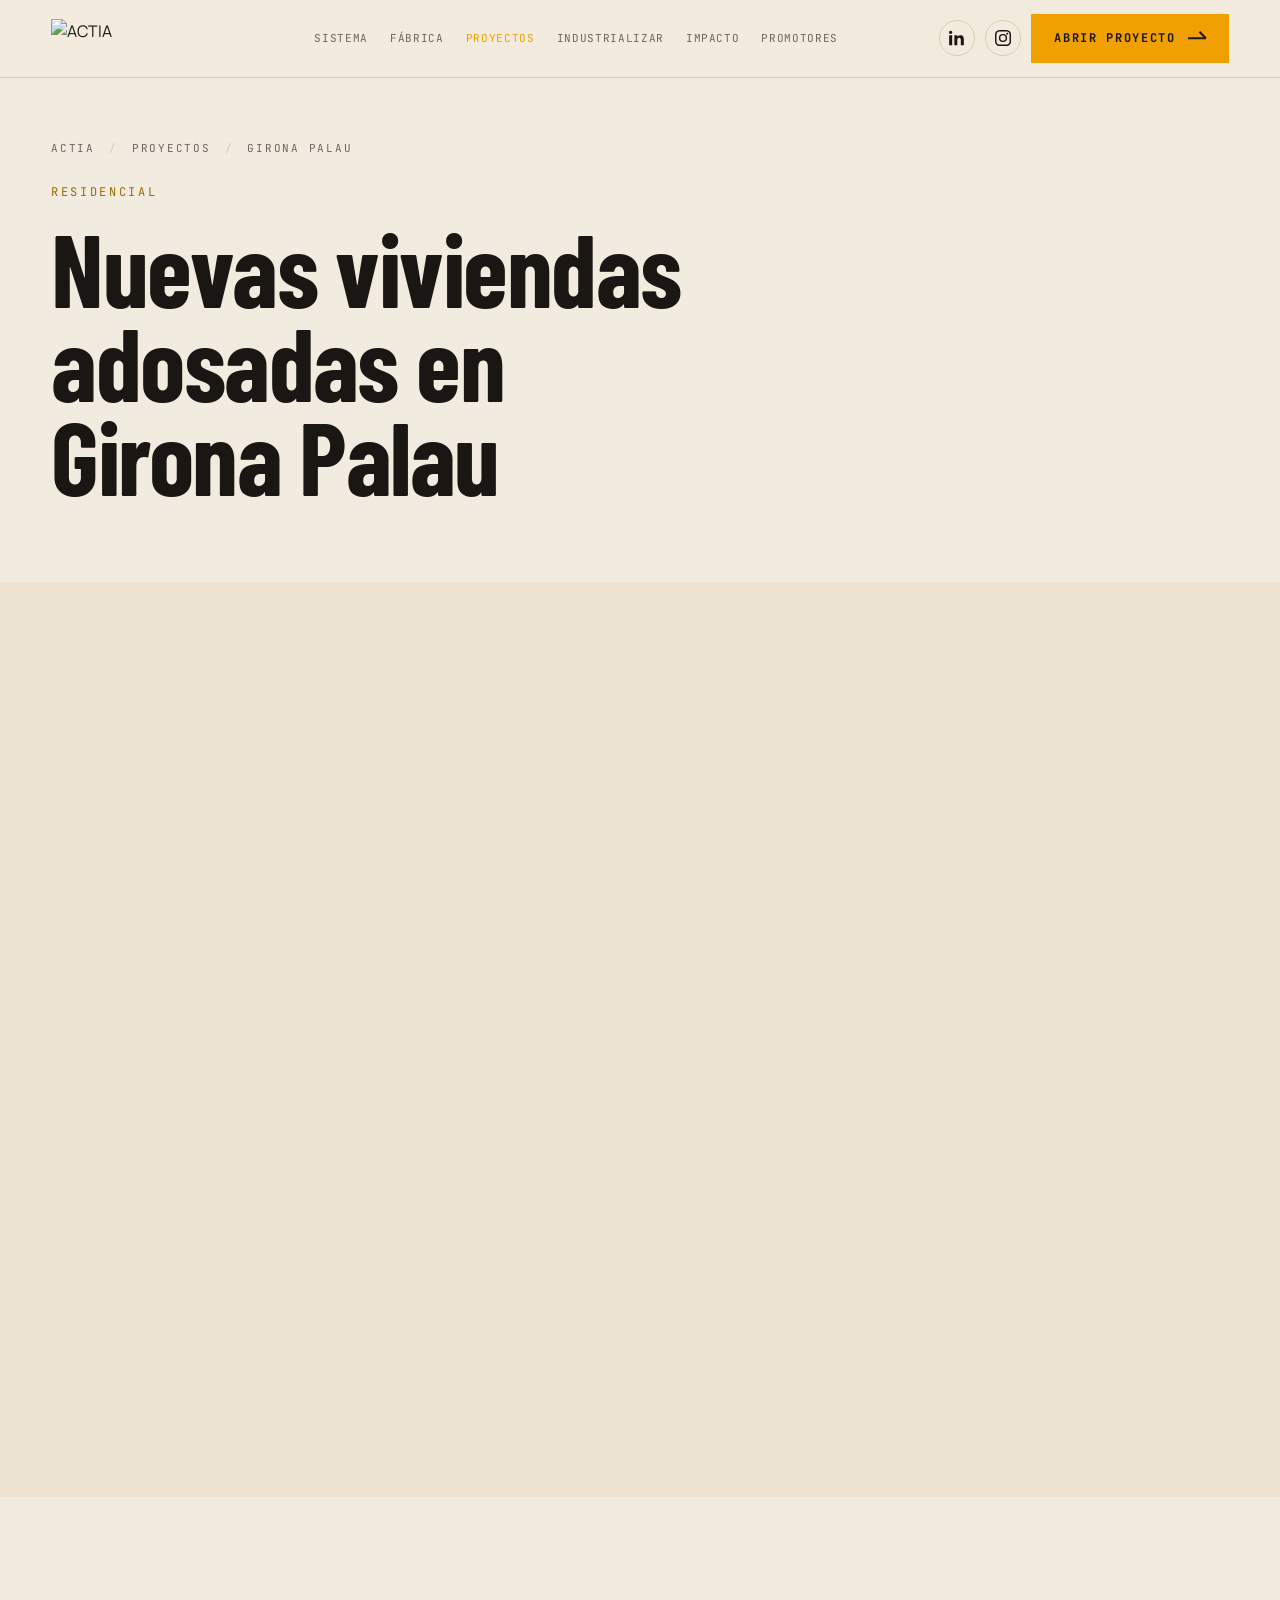
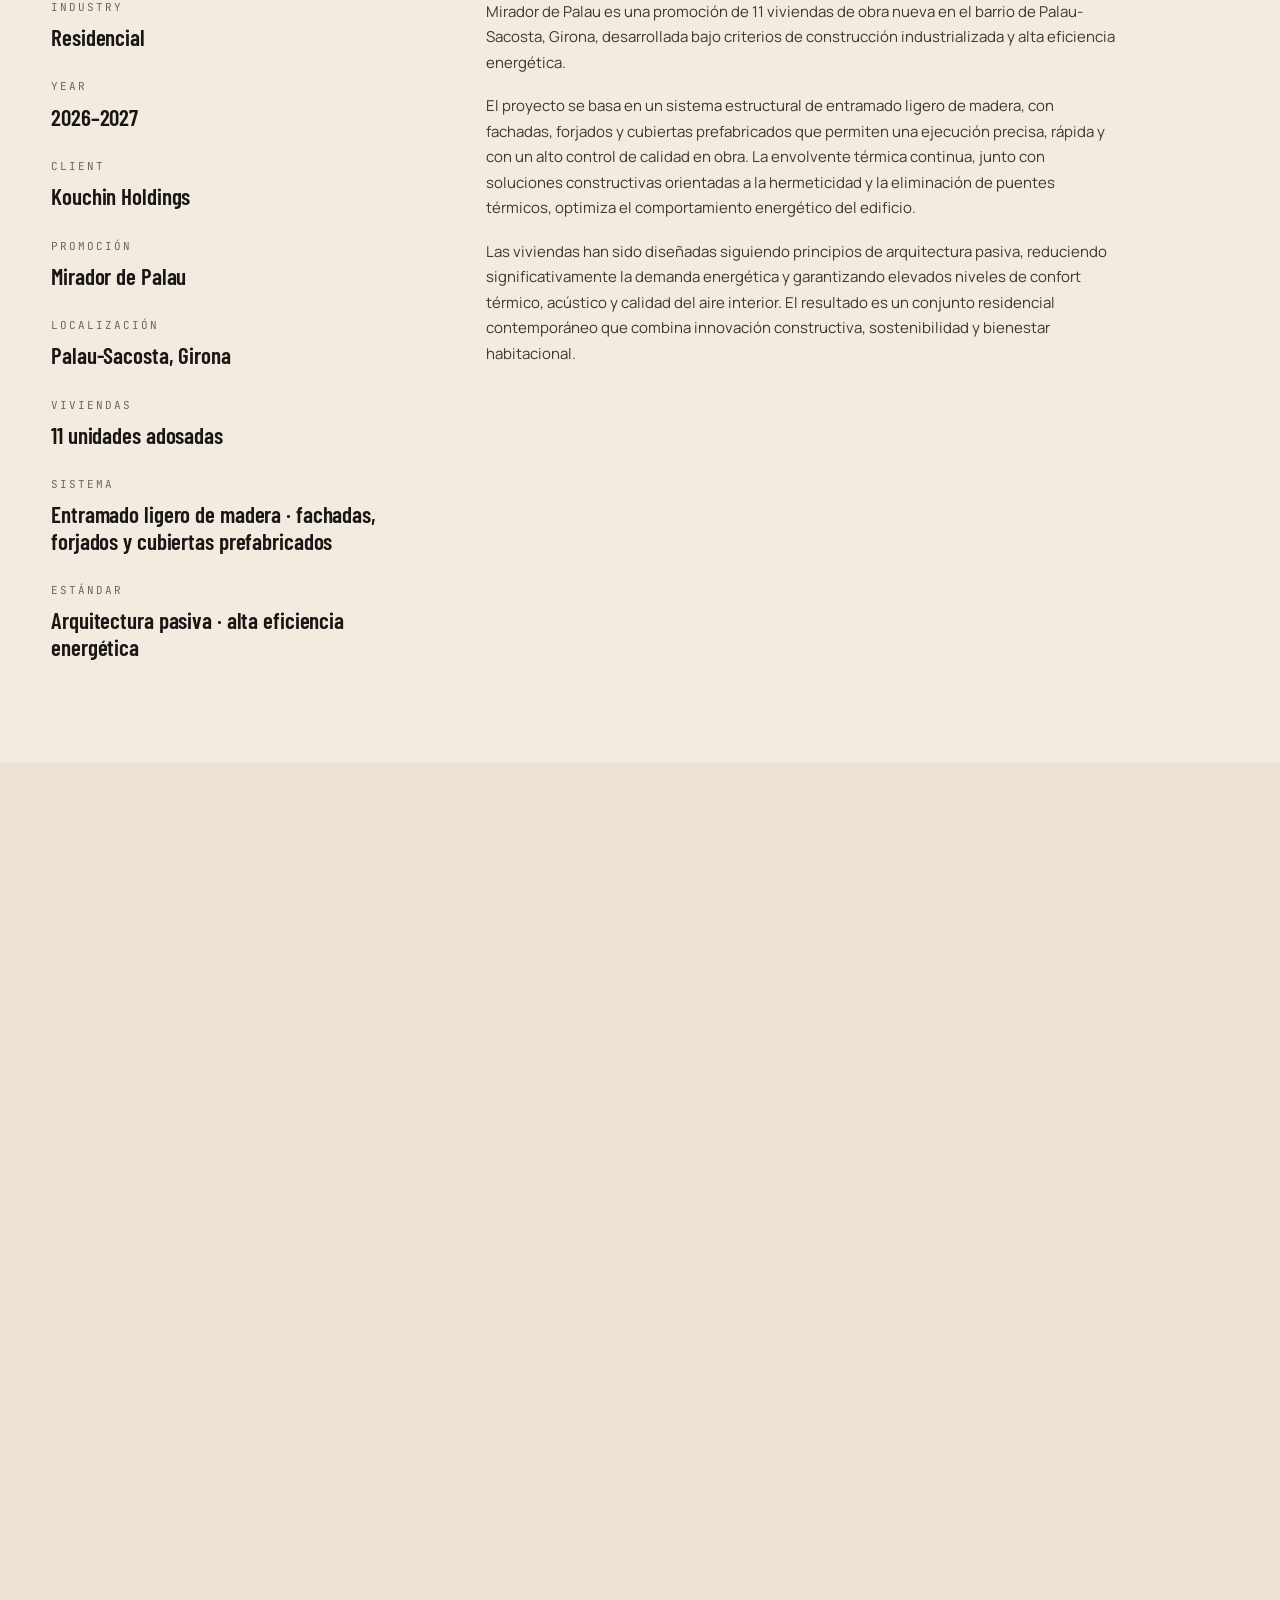
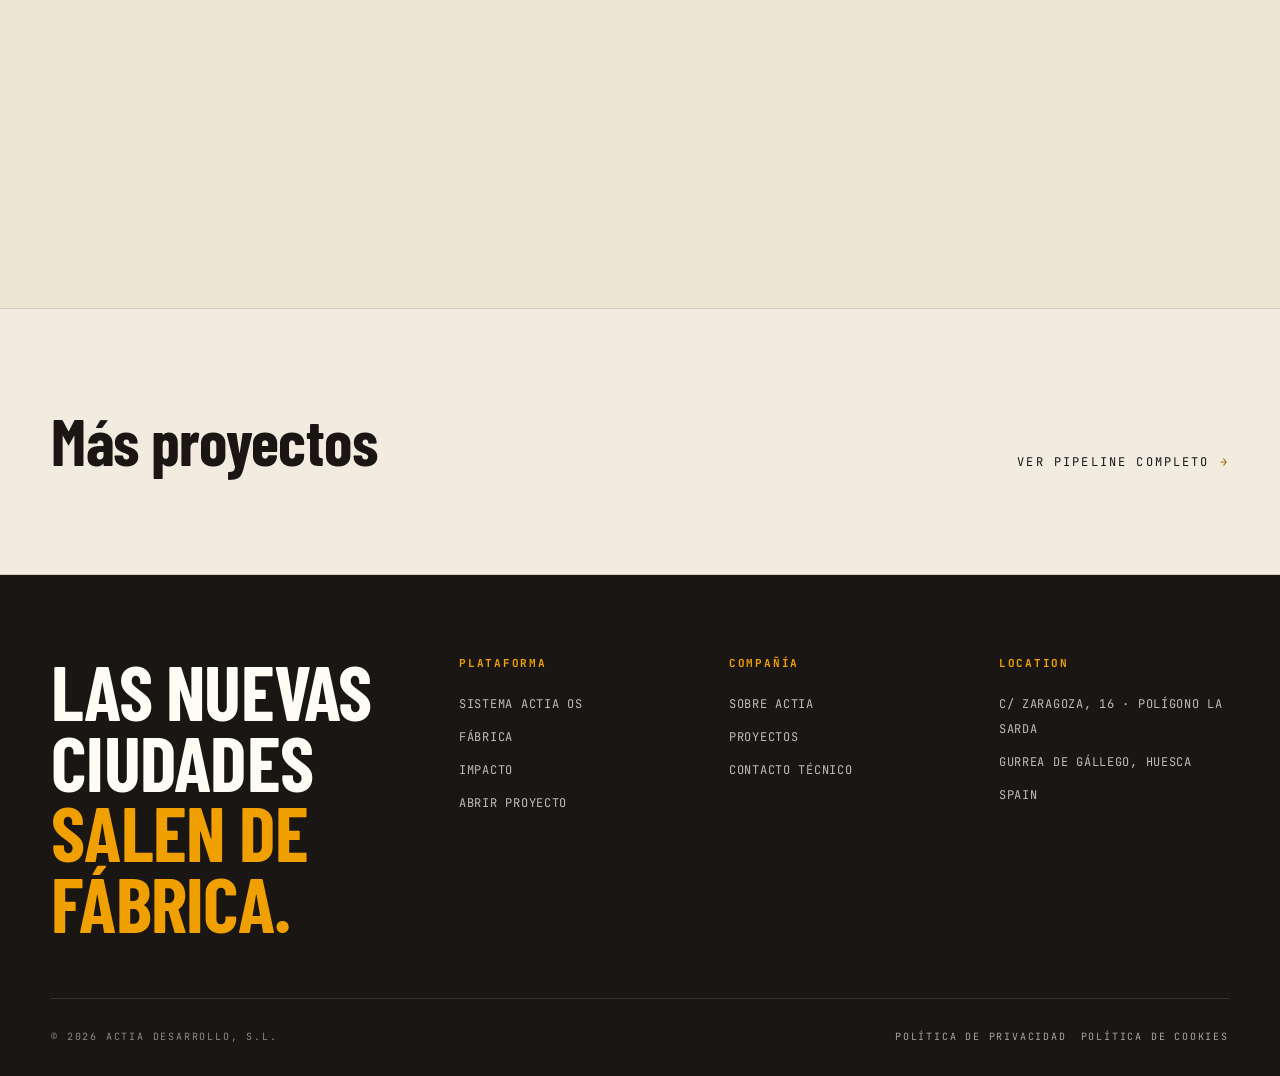
==== commit 705d4093: "Add files via upload" ====
--- a/proyectos/girona-palau.html
+++ b/proyectos/girona-palau.html
@@ -19,6 +19,7 @@
       <a href="../index.html" class="brandmark" aria-label="ACTIA home">
         <img src="https://framerusercontent.com/images/leEP7GtrmBnXYKv0T025uk8EVA.png?width=676&height=159" alt="ACTIA" class="logo-img" />
       </a>
+      <input type="checkbox" id="navToggle" class="nav-cb" aria-hidden="true" />
       <nav class="nav" aria-label="primary">
         <a href="../index.html#system">Sistema</a>
         <a href="../index.html#factory">Fábrica</a>
@@ -26,7 +27,11 @@
         <a href="../index.html#open-project">Industrializar</a>
         <a href="../index.html#impact">Impacto</a>
         <a href="../index.html#audience">Promotores</a>
+        <a href="../index.html#open-project" class="nav-cta-mobile">Abrir proyecto</a>
       </nav>
+      <label for="navToggle" class="nav-toggle" aria-label="Abrir menú">
+        <span></span><span></span><span></span>
+      </label>
       <div class="header-cta">
         <a class="social-link" href="https://www.linkedin.com/company/actia-construccion-madera" target="_blank" rel="noopener noreferrer" aria-label="ACTIA en LinkedIn">
           <svg viewBox="0 0 24 24" width="16" height="16" aria-hidden="true">
@@ -56,9 +61,8 @@
       <h1>Nuevas viviendas adosadas en Girona Palau</h1>
     </section>
 
-    <!-- Hero imagery: render + plan -->
+    <!-- Hero image -->
     <div class="proj-media" style="background-image:url('https://framerusercontent.com/images/ZBK2DLFONYs1RHIM6xX2kH54E.jpg?width=2400&height=1707'); aspect-ratio: 7/5;" role="img" aria-label="Render exterior de Mirador de Palau"></div>
-    <div class="proj-media" style="background-image:url('https://framerusercontent.com/images/7M1rqwfkwnxzrm8QWME7Rcjv11A.png?width=1624&height=1140'); aspect-ratio: 7/5; margin-top: 1px;" role="img" aria-label="Render del conjunto de viviendas adosadas"></div>
 
     <!-- Project facts + copy -->
     <section class="proj-details">
@@ -107,7 +111,8 @@
     </section>
 
     <!-- Additional renders -->
-    <div class="proj-media" style="background-image:url('https://framerusercontent.com/images/VbwCAXTM55YuwCXbiChErruSnY.jpg?width=2400&height=1707'); aspect-ratio: 7/5;" role="img" aria-label="Vista del conjunto Mirador de Palau"></div>
+    <div class="proj-media" style="background-image:url('https://framerusercontent.com/images/7M1rqwfkwnxzrm8QWME7Rcjv11A.png?width=1624&height=1140'); aspect-ratio: 7/5;" role="img" aria-label="Render del conjunto de viviendas adosadas"></div>
+    <div class="proj-media" style="background-image:url('https://framerusercontent.com/images/VbwCAXTM55YuwCXbiChErruSnY.jpg?width=2400&height=1707'); aspect-ratio: 7/5; margin-top: 1px;" role="img" aria-label="Vista del conjunto Mirador de Palau"></div>
     <div class="proj-media" style="background-image:url('https://framerusercontent.com/images/V6tTsbygCLxKj7WJJE9Z6oGAo.png?width=1764&height=1160'); aspect-ratio: 7/5; margin-top: 1px;" role="img" aria-label="Detalle constructivo del entramado ligero"></div>
 
     <section class="proj-next">
@@ -160,5 +165,6 @@
     </div>
   </footer>
 
+  <script src="../mobile-nav.js"></script>
 </body>
 </html>
--- a/styles.css
+++ b/styles.css
@@ -211,17 +211,22 @@
 }
 .site-header .inner {
   display: grid;
-  grid-template-columns: auto 1fr auto;
+  grid-template-columns: max-content 1fr auto;
   align-items: center;
   gap: 24px;
   padding: 14px var(--gutter);
 }
 .brandmark {
   display: flex; align-items: center; gap: 12px;
+  flex-shrink: 0;
 }
 .brandmark .logo-img {
+  width: 162px;
   height: 38px;
-  width: auto;
+  max-width: none;
+  flex-shrink: 0;
+  object-fit: contain;
+  object-position: left center;
   display: block;
 }
 .brandmark .wordmark {
@@ -265,8 +270,89 @@
 @media (max-width: 1100px) {
   .nav a { font-size: 10px; padding: 6px 7px; letter-spacing: 0.04em; }
 }
+/* Hamburger toggle + mobile drawer (hidden on desktop) */
+.nav-cb { display: none; }
+body.nav-open { overflow: hidden; }
+.nav-toggle { display: none; }
+.nav .nav-cta-mobile { display: none; }
+
 @media (max-width: 860px) {
-  .nav { display: none; }
+  /* Header becomes: logo | hamburger */
+  .site-header .inner {
+    grid-template-columns: 1fr auto;
+    gap: 12px;
+  }
+  .header-cta { display: none; }
+
+  .brandmark .logo-img {
+    width: 128px;
+    height: 30px;
+  }
+
+  /* Hamburger button */
+  .nav-toggle {
+    display: inline-flex;
+    flex-direction: column;
+    justify-content: center;
+    gap: 5px;
+    width: 44px;
+    height: 44px;
+    padding: 0 10px;
+    border: 1px solid var(--rule);
+    border-radius: 4px;
+    background: transparent;
+    cursor: pointer;
+    z-index: 60;
+  }
+  .nav-toggle span {
+    display: block;
+    height: 2px;
+    width: 100%;
+    background: var(--factory-white);
+    transition: transform .25s ease, opacity .2s ease;
+  }
+  .nav-cb:checked ~ .nav-toggle span:nth-child(1) { transform: translateY(7px) rotate(45deg); }
+  .nav-cb:checked ~ .nav-toggle span:nth-child(2) { opacity: 0; }
+  .nav-cb:checked ~ .nav-toggle span:nth-child(3) { transform: translateY(-7px) rotate(-45deg); }
+
+  /* Drawer */
+  .nav {
+    position: fixed;
+    inset: 0 0 auto 0;
+    top: 0;
+    padding: 88px var(--gutter) 32px;
+    flex-direction: column;
+    justify-content: flex-start;
+    align-items: stretch;
+    gap: 2px;
+    background: rgba(242, 235, 223, 0.98);
+    backdrop-filter: blur(18px) saturate(120%);
+    border-bottom: 1px solid var(--rule);
+    box-shadow: 0 24px 60px rgba(26,22,20,0.18);
+    transform: translateY(-110%);
+    transition: transform .38s cubic-bezier(.2,.7,.2,1);
+    white-space: normal;
+    z-index: 55;
+  }
+  .nav-cb:checked ~ .nav { transform: translateY(0); }
+  .nav a {
+    font-size: 15px;
+    letter-spacing: 0.08em;
+    padding: 16px 4px;
+    border-bottom: 1px solid var(--rule-soft);
+  }
+  .nav a:hover { background: transparent; color: var(--yellow); }
+  .nav .nav-cta-mobile {
+    display: block;
+    margin-top: 20px;
+    padding: 16px 22px;
+    text-align: center;
+    background: var(--yellow);
+    color: var(--ink-panel);
+    font-weight: 700;
+    border-radius: 4px;
+    border-bottom: 0;
+  }
 }
 
 .header-cta {
@@ -670,113 +756,156 @@
 .exploded .stage {
   position: absolute;
   inset: 0;
-  perspective: 2200px;
-  perspective-origin: 50% 35%;
   transform-style: preserve-3d;
-  --gap: 18%;   /* vertical gap between layers when exploded */
-  --asm-gap: 0.6%;  /* tight stacking gap when assembled */
+  --gap: 14.2%;     /* vertical spread between layers when exploded (% of stage) */
+  --asm-gap: 1.1%;  /* tight stacking gap when assembled */
 }
 .exploded .layer {
   position: absolute;
-  left: 18%;
+  left: 6%;
+  width: 45%;
+  height: 6%;
+  /* Vertical position driven by --i via `top` (% resolves against the
+     stage, so layers spread evenly). */
   top: 50%;
-  width: 56%;
-  height: 6.5%;
-  /* Vertical position is driven by --i (0..6) and the current gap.
-     When exploded: spread across the canvas.
-     When assembled: collapse to centre. */
+  transform: translateY(-50%);
   transform-style: preserve-3d;
-  transition: transform 1.1s cubic-bezier(.2,.7,.2,1);
-  will-change: transform;
+  transition: top 1.1s cubic-bezier(.2,.7,.2,1);
+  will-change: top;
 }
 .exploded[data-mode="exploded"] .layer {
-  transform: translate3d(0, calc((var(--i) - 3) * var(--gap)), 0);
+  top: calc(44% + (var(--i) - 2.5) * var(--gap));
 }
 .exploded[data-mode="assembled"] .layer {
-  transform: translate3d(0, calc((var(--i) - 3) * var(--asm-gap)), 0);
+  top: calc(44% + (var(--i) - 2.5) * var(--asm-gap));
 }
 
 .exploded .layer .slab {
   width: 100%;
   height: 100%;
   /* Isometric look — rotateX flattens, rotateZ tilts it sideways */
-  transform: rotateX(60deg) rotateZ(-32deg);
+  transform: rotateX(58deg) rotateZ(-34deg);
   transform-origin: center center;
+  transform-style: preserve-3d;
   position: relative;
   box-shadow:
-    0 22px 36px -22px rgba(40,30,20,0.45),
-    0 2px 8px rgba(40,30,20,0.12);
-  outline: 1px solid rgba(40,30,20,0.18);
+    0 26px 40px -26px rgba(40,30,20,0.5);
+}
+/* Extruded thickness — two visible side faces hanging below the top face.
+   --t = thickness in px (set per layer); --edge/--edge2 = side shading. */
+.exploded .layer .slab .ef,
+.exploded .layer .slab .er {
+  position: absolute;
+  display: block;
+  backface-visibility: hidden;
+}
+/* Front long edge (runs along the bottom edge of the panel) */
+.exploded .layer .slab .ef {
+  left: 0; top: 100%;
+  width: 100%; height: var(--t, 8px);
+  transform-origin: top center;
+  transform: rotateX(-90deg);
+  background: var(--edge, #cfc6b0);
+}
+/* Right short edge */
+.exploded .layer .slab .er {
+  top: 0; left: 100%;
+  width: var(--t, 8px); height: 100%;
+  transform-origin: left center;
+  transform: rotateY(90deg);
+  background: var(--edge2, #bdb39c);
+}
+/* Faint top outline to read panel borders */
+.exploded .layer .slab::after {
+  content: "";
+  position: absolute; inset: 0;
+  outline: 1px solid rgba(40,30,20,0.16);
   outline-offset: -1px;
+  pointer-events: none;
 }
 
 /* Material textures ----------------------------------------------------- */
 /* Fermacell: clean white plaster panel with subtle plank seams */
 .exploded .layer .slab.fermacell {
+  --edge: #DACFB7; --edge2: #C7BB9D;
   background:
     repeating-linear-gradient(90deg, rgba(40,30,20,0.10) 0 1px, transparent 1px 16%),
-    linear-gradient(180deg, #F2EBDF 0%, #E4DBC8 100%);
-}
-/* FloorRock — grey acoustic insulation, dense speckled grey */
+    linear-gradient(180deg, #F4EEE3 0%, #E6DDCB 100%);
+}
+/* FloorRock — beige/tan acoustic board */
 .exploded .layer .slab.floorrock {
+  --edge: #B8A985; --edge2: #A1936F;
   background:
-    radial-gradient(rgba(40,30,20,0.18) 0.6px, transparent 0.8px) 0 0/3px 3px,
-    radial-gradient(rgba(40,30,20,0.12) 0.6px, transparent 0.8px) 1.5px 1.5px/4px 4px,
-    linear-gradient(180deg, #BDB4A4 0%, #948C7E 100%);
-}
-/* OSB — speckled chip board */
+    radial-gradient(rgba(120,95,55,0.28) 0.7px, transparent 1px) 0 0/4px 4px,
+    radial-gradient(rgba(120,95,55,0.20) 0.7px, transparent 1px) 2px 2px/5px 5px,
+    linear-gradient(180deg, #D8C49A 0%, #C3AE82 100%);
+}
+/* OSB — speckled oriented strand board */
 .exploded .layer .slab.osb {
+  --edge: #9A7440; --edge2: #7E5C2E;
   background:
     radial-gradient(rgba(150,100,50,0.6) 1.1px, transparent 1.4px) 0 0/6px 6px,
     radial-gradient(rgba(120,70,30,0.5) 1.4px, transparent 1.8px) 3px 3px/9px 9px,
     radial-gradient(rgba(180,140,90,0.4) 0.8px, transparent 1.1px) 1px 4px/5px 5px,
-    linear-gradient(180deg, #C9A472 0%, #A37E48 100%);
-}
-/* Wood beams — laminated wood with horizontal lamination lines */
+    linear-gradient(180deg, #CDA774 0%, #A6814B 100%);
+}
+/* Structure layer — laminated wood joists with paper-fibre insulation between.
+   Top shows alternating joist (wood) and insulation (cream) bands running
+   lengthwise; the cut edges reveal the same section. */
 .exploded .layer .slab.beams {
+  --edge: #7C5A2C; --edge2: #5F4420;
   background:
-    repeating-linear-gradient(0deg, rgba(80,50,20,0.18) 0 1px, transparent 1px 8px),
-    repeating-linear-gradient(90deg, rgba(80,50,20,0.10) 0 1px, transparent 1px 32%),
-    linear-gradient(180deg, #C09766 0%, #8E6635 100%);
-  height: 14%;        /* beams are the thickest layer */
-  margin-top: -3.75%; /* re-centre because the rule above is tied to layer height */
-}
-.exploded .layer.l4 { height: 14%; }
+    /* lamination lines on the joists */
+    repeating-linear-gradient(0deg, rgba(70,45,18,0.16) 0 1px, transparent 1px 7px),
+    /* alternating joist + insulation bands across the width */
+    repeating-linear-gradient(90deg,
+      #B98C57 0 13%,
+      #A87C49 13% 14%,
+      #ECE0C6 14% 30%,
+      #E2D4B2 30% 31%);
+}
+/* Cut section on the front + right edges: alternating beam ends and insulation */
+.exploded .layer .slab.beams .ef {
+  background:
+    repeating-linear-gradient(90deg,
+      #9A7038 0 13%,
+      #7C5A2C 13% 14%,
+      #E4D6B8 14% 30%,
+      #D8C8A4 30% 31%);
+}
+.exploded .layer .slab.beams .er {
+  background: linear-gradient(180deg, #9A7038 0%, #6F4F25 100%);
+}
 .exploded .layer.l4 .label { top: 50%; }
-/* Aislanat — fibre insulation, warm yellow/cream texture */
-.exploded .layer .slab.aislanat {
-  background:
-    radial-gradient(rgba(200,170,120,0.55) 1px, transparent 1.4px) 0 0/4px 4px,
-    radial-gradient(rgba(180,140,90,0.45) 0.8px, transparent 1.2px) 2px 2px/5px 5px,
-    linear-gradient(180deg, #EFD8A2 0%, #D9BC78 100%);
-}
 /* Rastreles — pale wood batten with darker pin marks */
 .exploded .layer .slab.rastreles {
+  --edge: #C2A66C; --edge2: #A88C53;
   background:
-    radial-gradient(rgba(40,30,20,0.65) 1.2px, transparent 1.6px) 6px 50%/14px 100%,
-    linear-gradient(180deg, #E4D2A8 0%, #C5AC78 100%);
+    radial-gradient(rgba(40,30,20,0.55) 1.2px, transparent 1.6px) 6px 50%/14px 100%,
+    linear-gradient(180deg, #E7D6AC 0%, #C9B07C 100%);
 }
 
 /* Labels — connector line + text on the right of each slab */
 .exploded .layer .label {
   position: absolute;
-  left: calc(100% + 24px);
+  left: calc(100% + 18px);
   top: 50%;
   transform: translateY(-50%);
-  max-width: 28ch;
-  font-family: var(--mono);
-  font-size: 10px;
-  letter-spacing: 0.10em;
+  width: 42%;
+  max-width: 26ch;
+  font-family: var(--mono);
+  font-size: 9px;
+  letter-spacing: 0.04em;
   text-transform: uppercase;
   color: var(--ink-panel);
-  display: flex; align-items: center; gap: 12px;
+  display: flex; align-items: center; gap: 9px;
   opacity: 1;
   transition: opacity .35s ease;
-  line-height: 1.4;
+  line-height: 1.25;
 }
 .exploded .layer .label::before {
   content: "";
-  width: 32px; height: 1px;
+  width: 16px; height: 1px;
   background: var(--ink-panel);
   flex-shrink: 0;
 }
@@ -800,8 +929,8 @@
   opacity: 0.18;
   transition: opacity .35s ease;
 }
-.exploded .stage::before { left: 26%; }
-.exploded .stage::after  { left: 64%; }
+.exploded .stage::before { left: 20%; }
+.exploded .stage::after  { left: 50%; }
 .exploded[data-mode="assembled"] .stage::before,
 .exploded[data-mode="assembled"] .stage::after { opacity: 0; }
 
@@ -1082,7 +1211,7 @@
   background-image: url("assets/factory-exterior.png");
 }
 .factory-layer-interior {
-  background-image: url("assets/factory-interior.png");
+  background-image: url("assets/factory-interior.jpg");
   /* Starts fully below the viewport, slides up to cover the exterior
      as --p moves 0 → 1. */
   transform: translateY(calc((1 - var(--p)) * 100%));
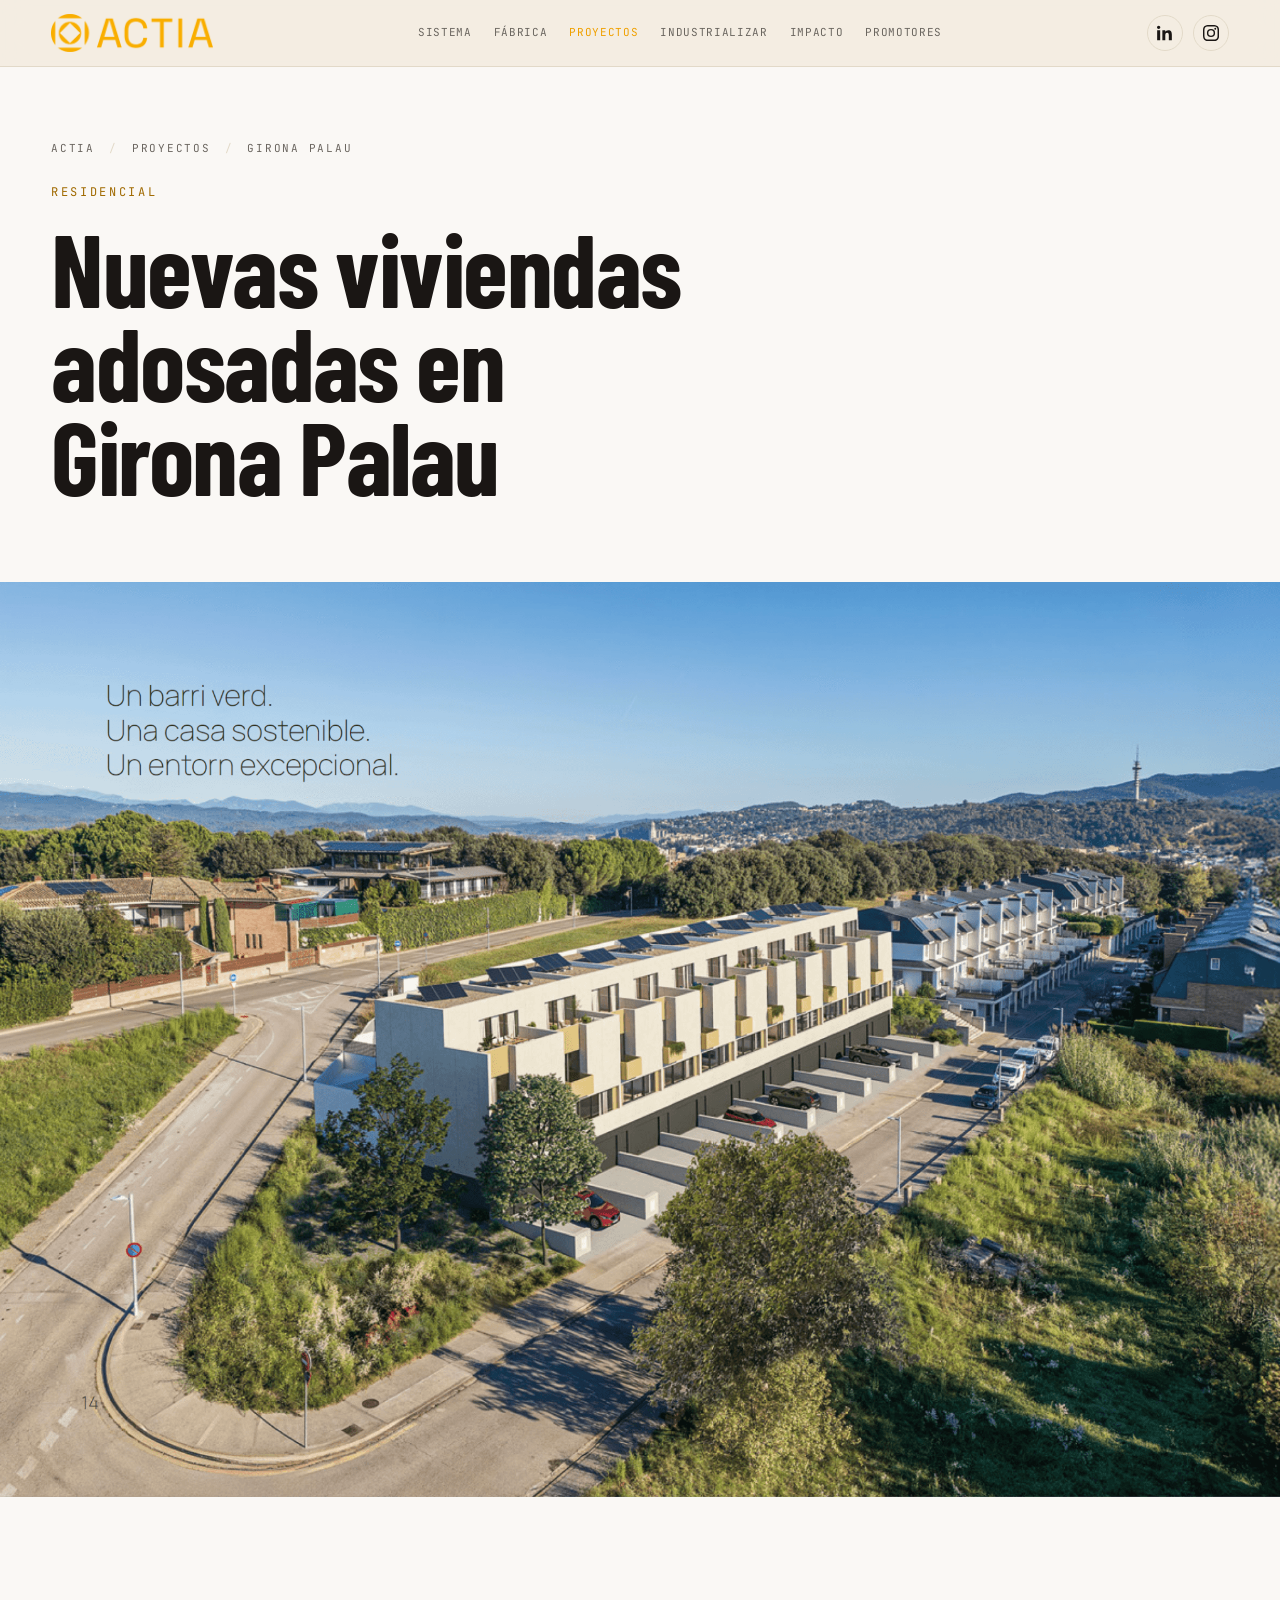
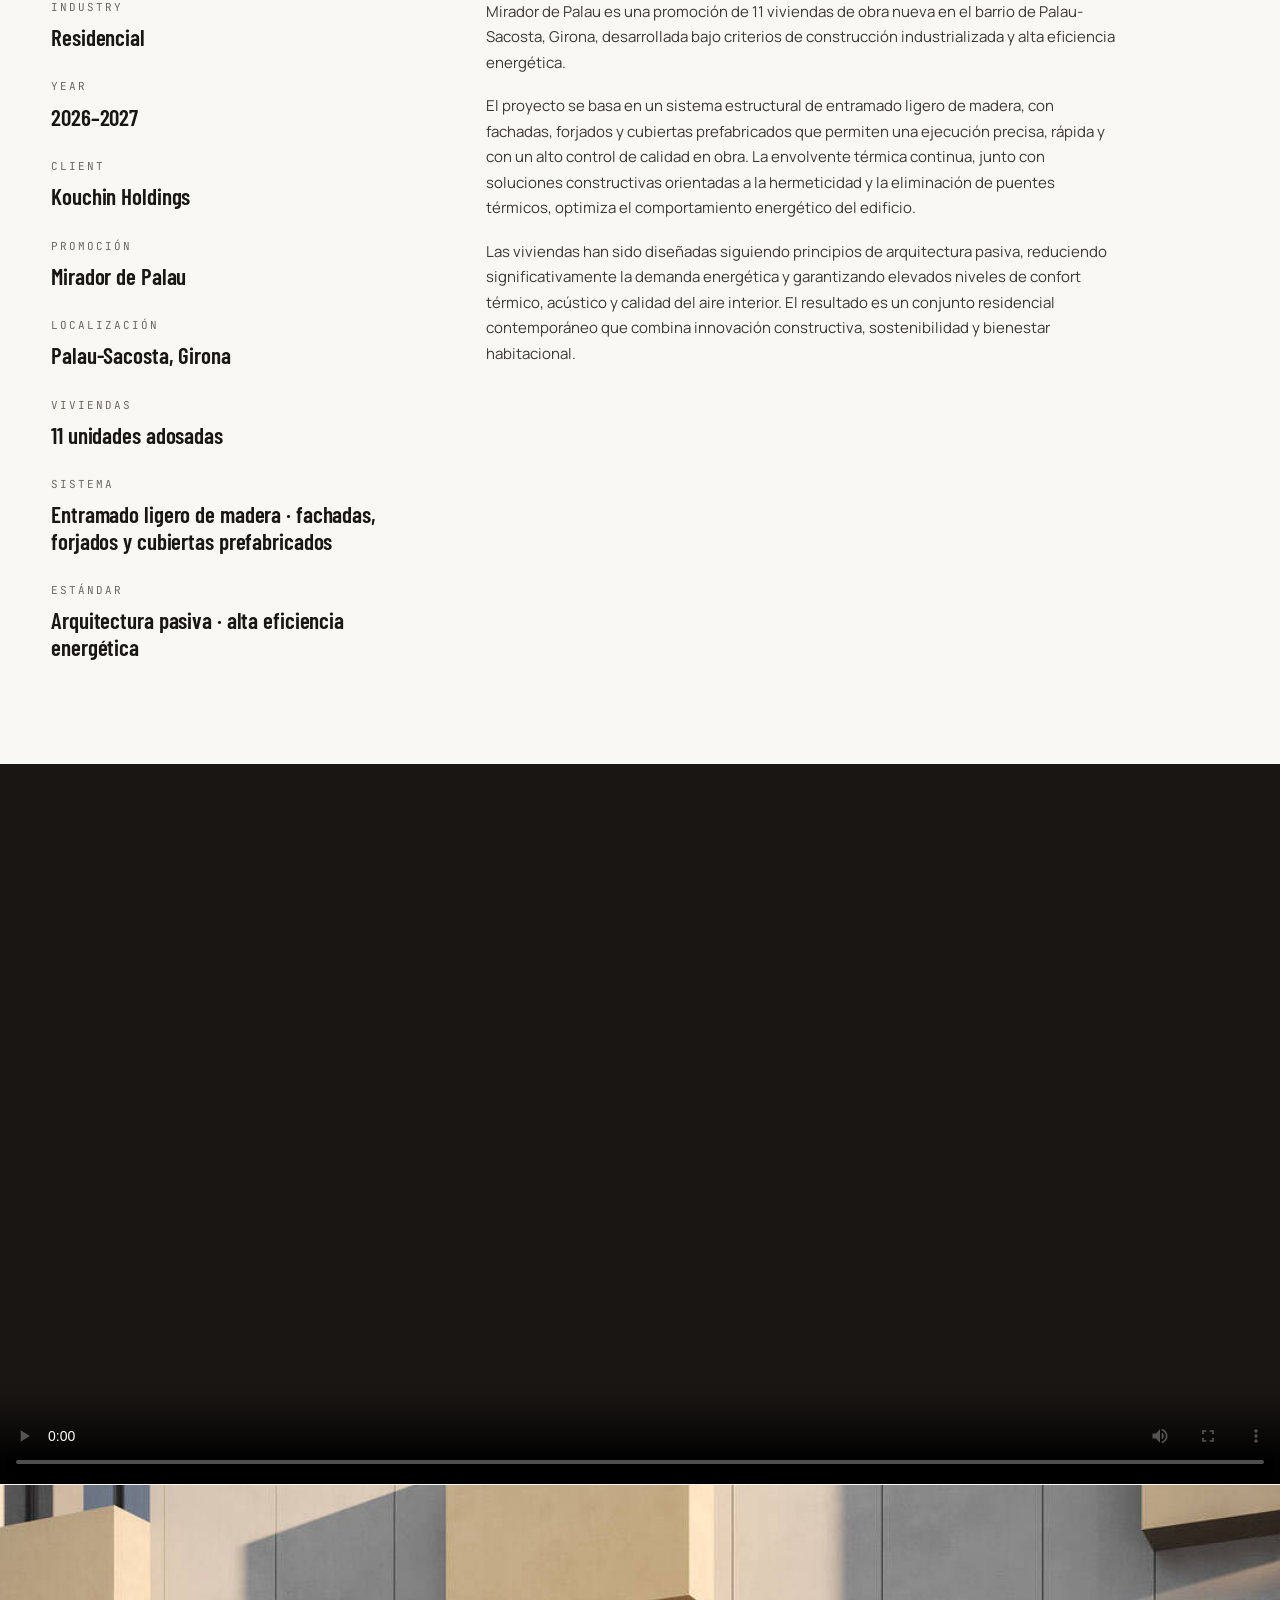
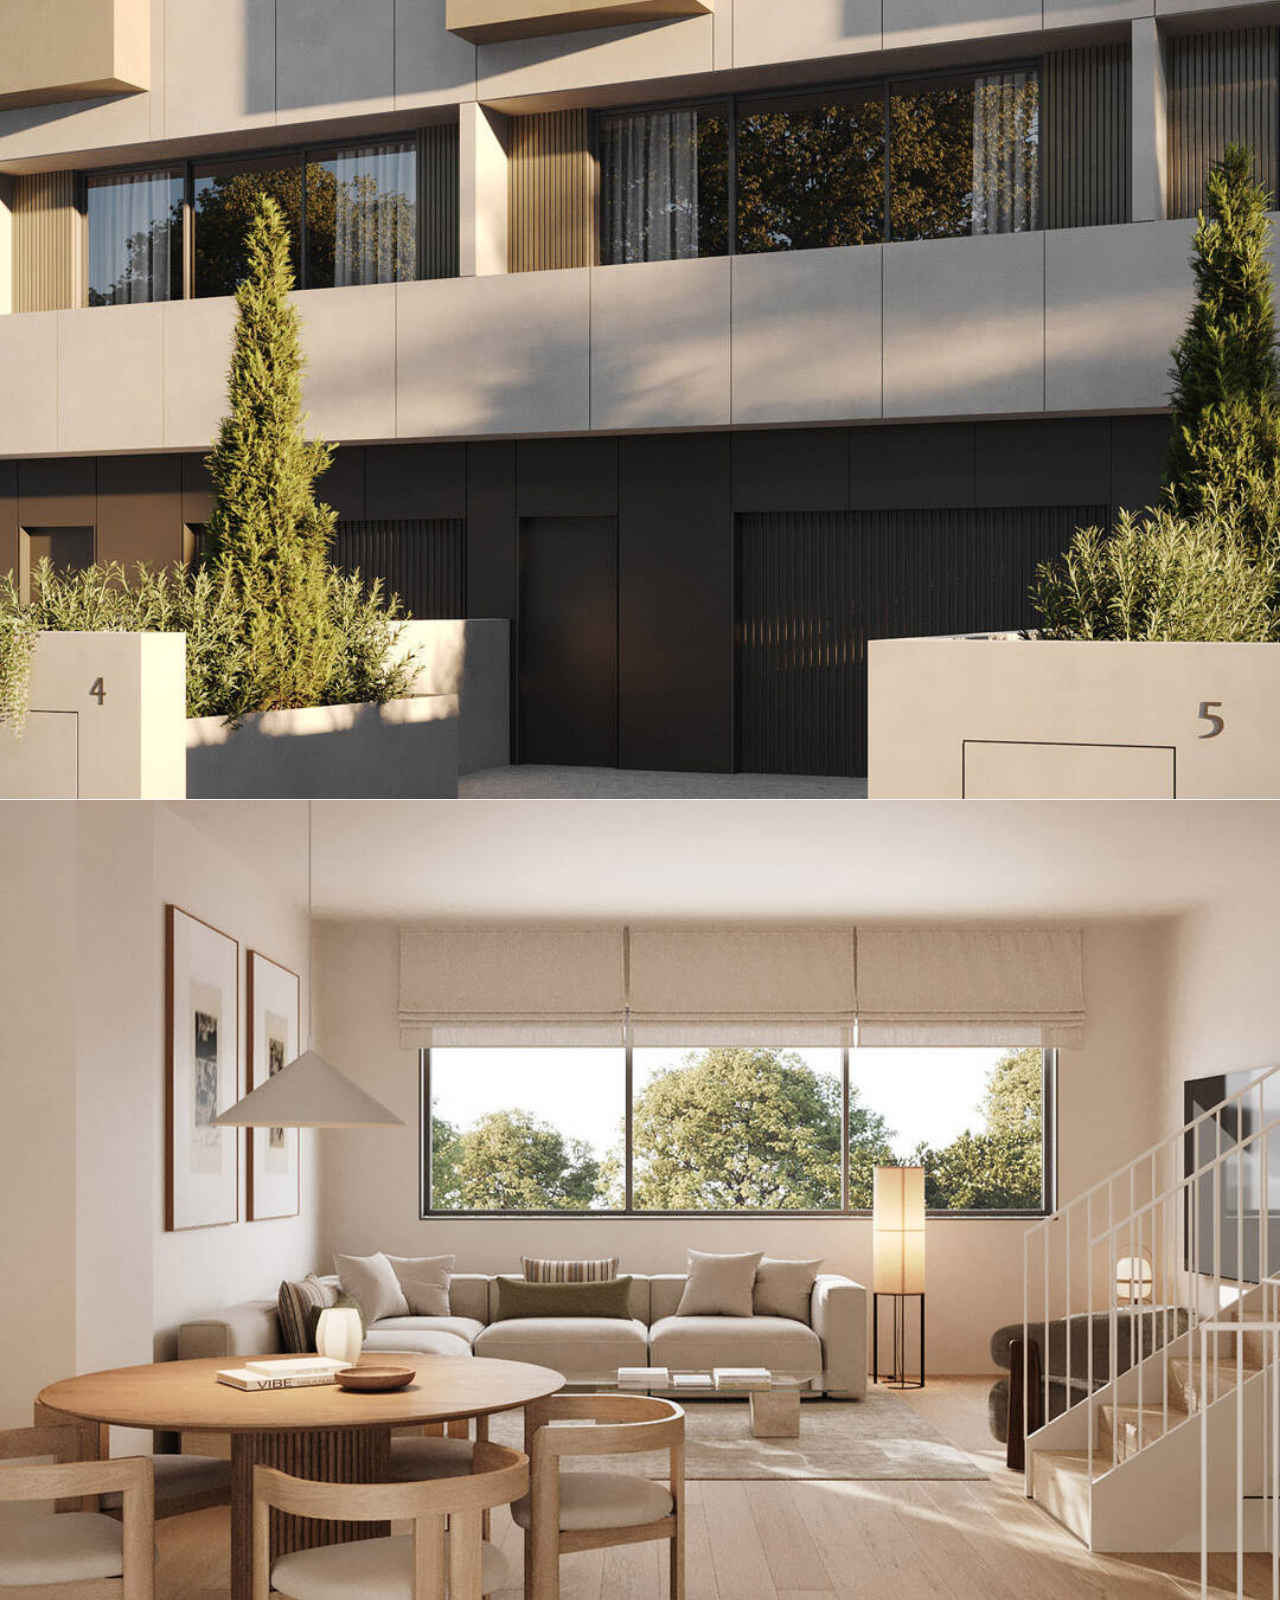
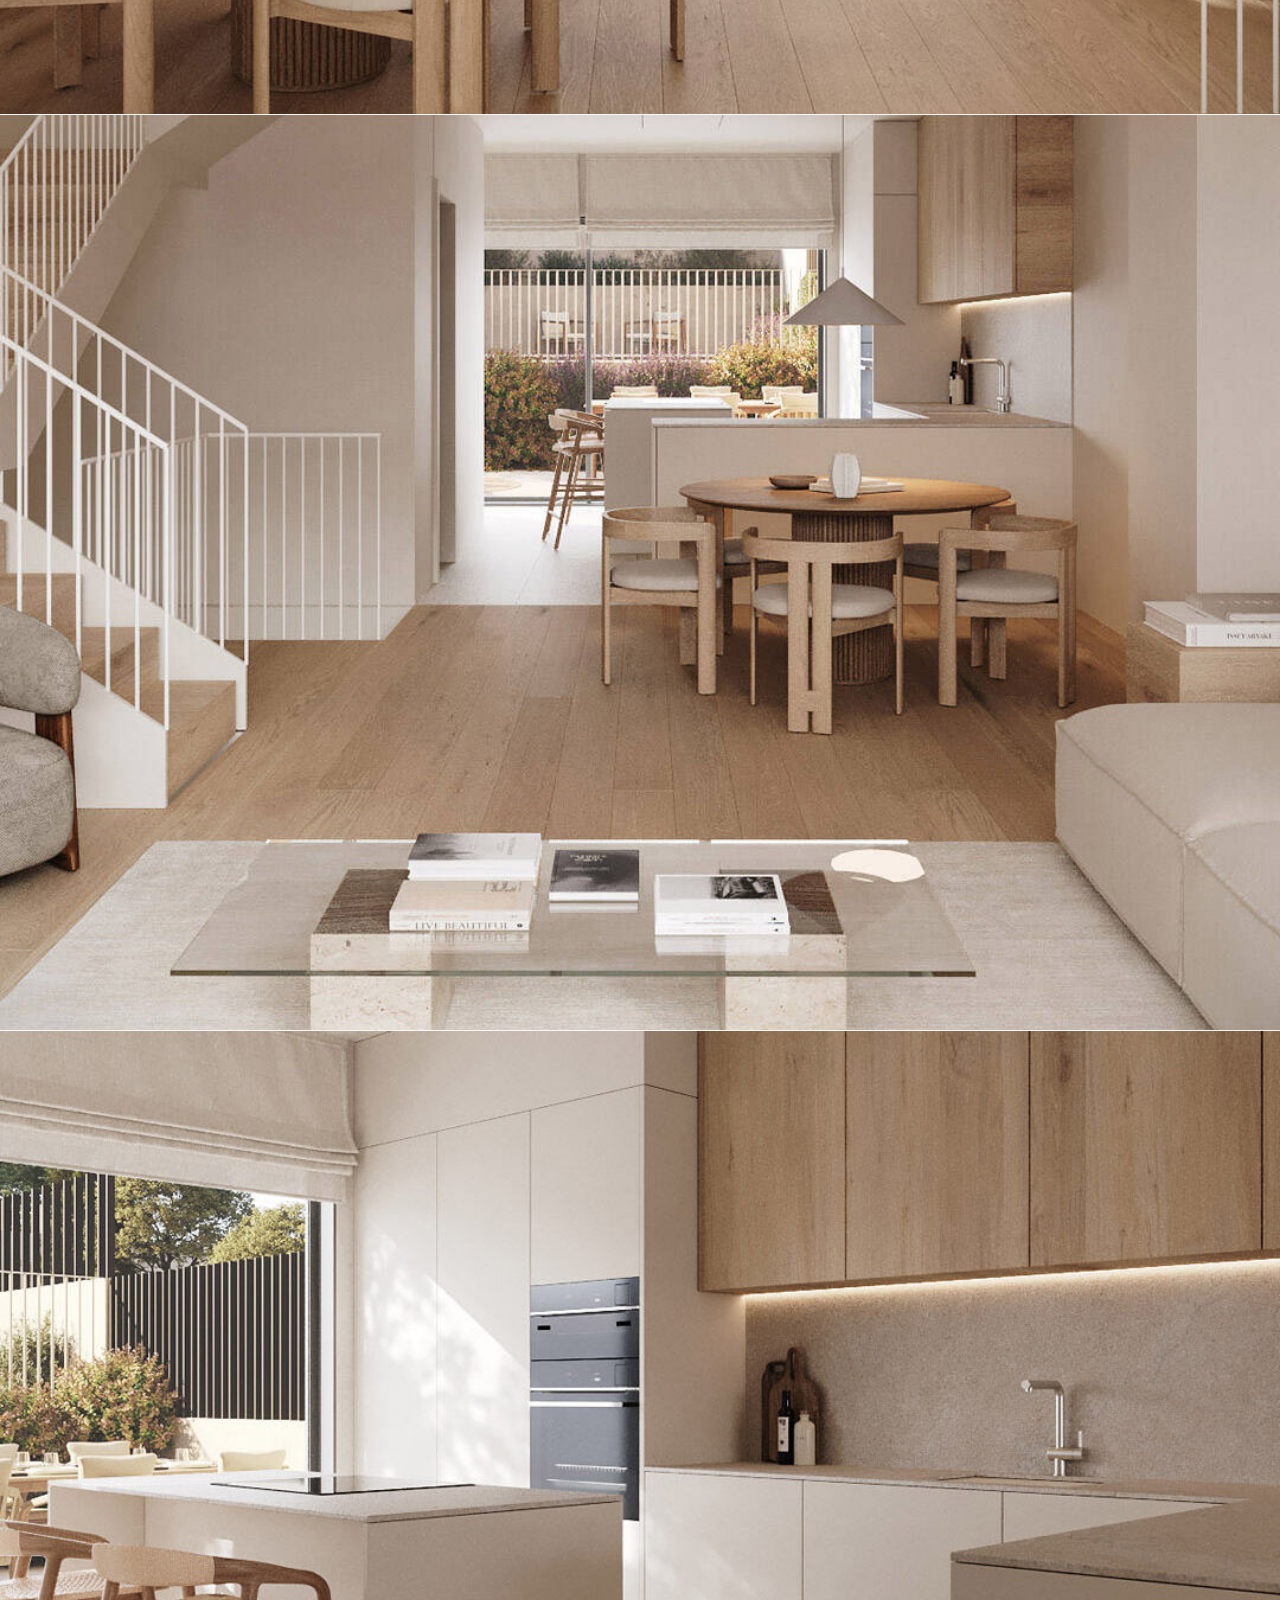
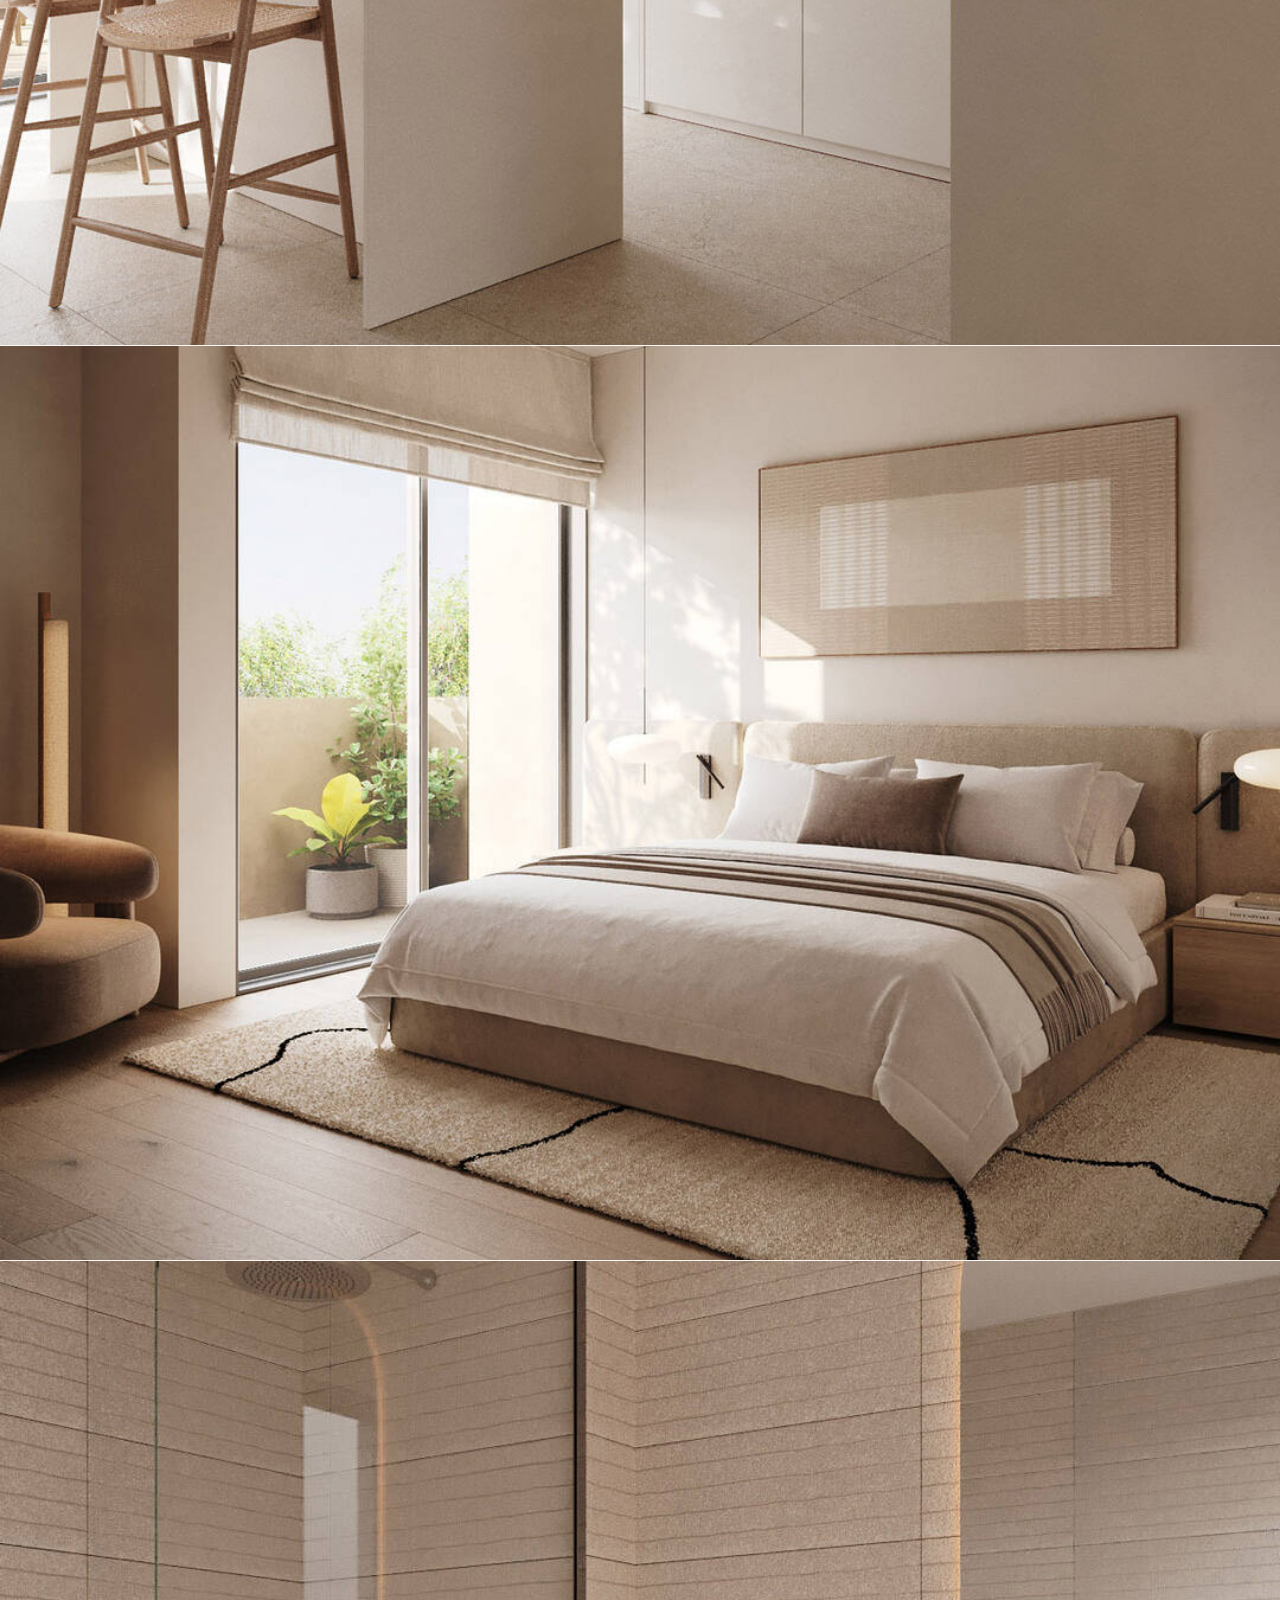
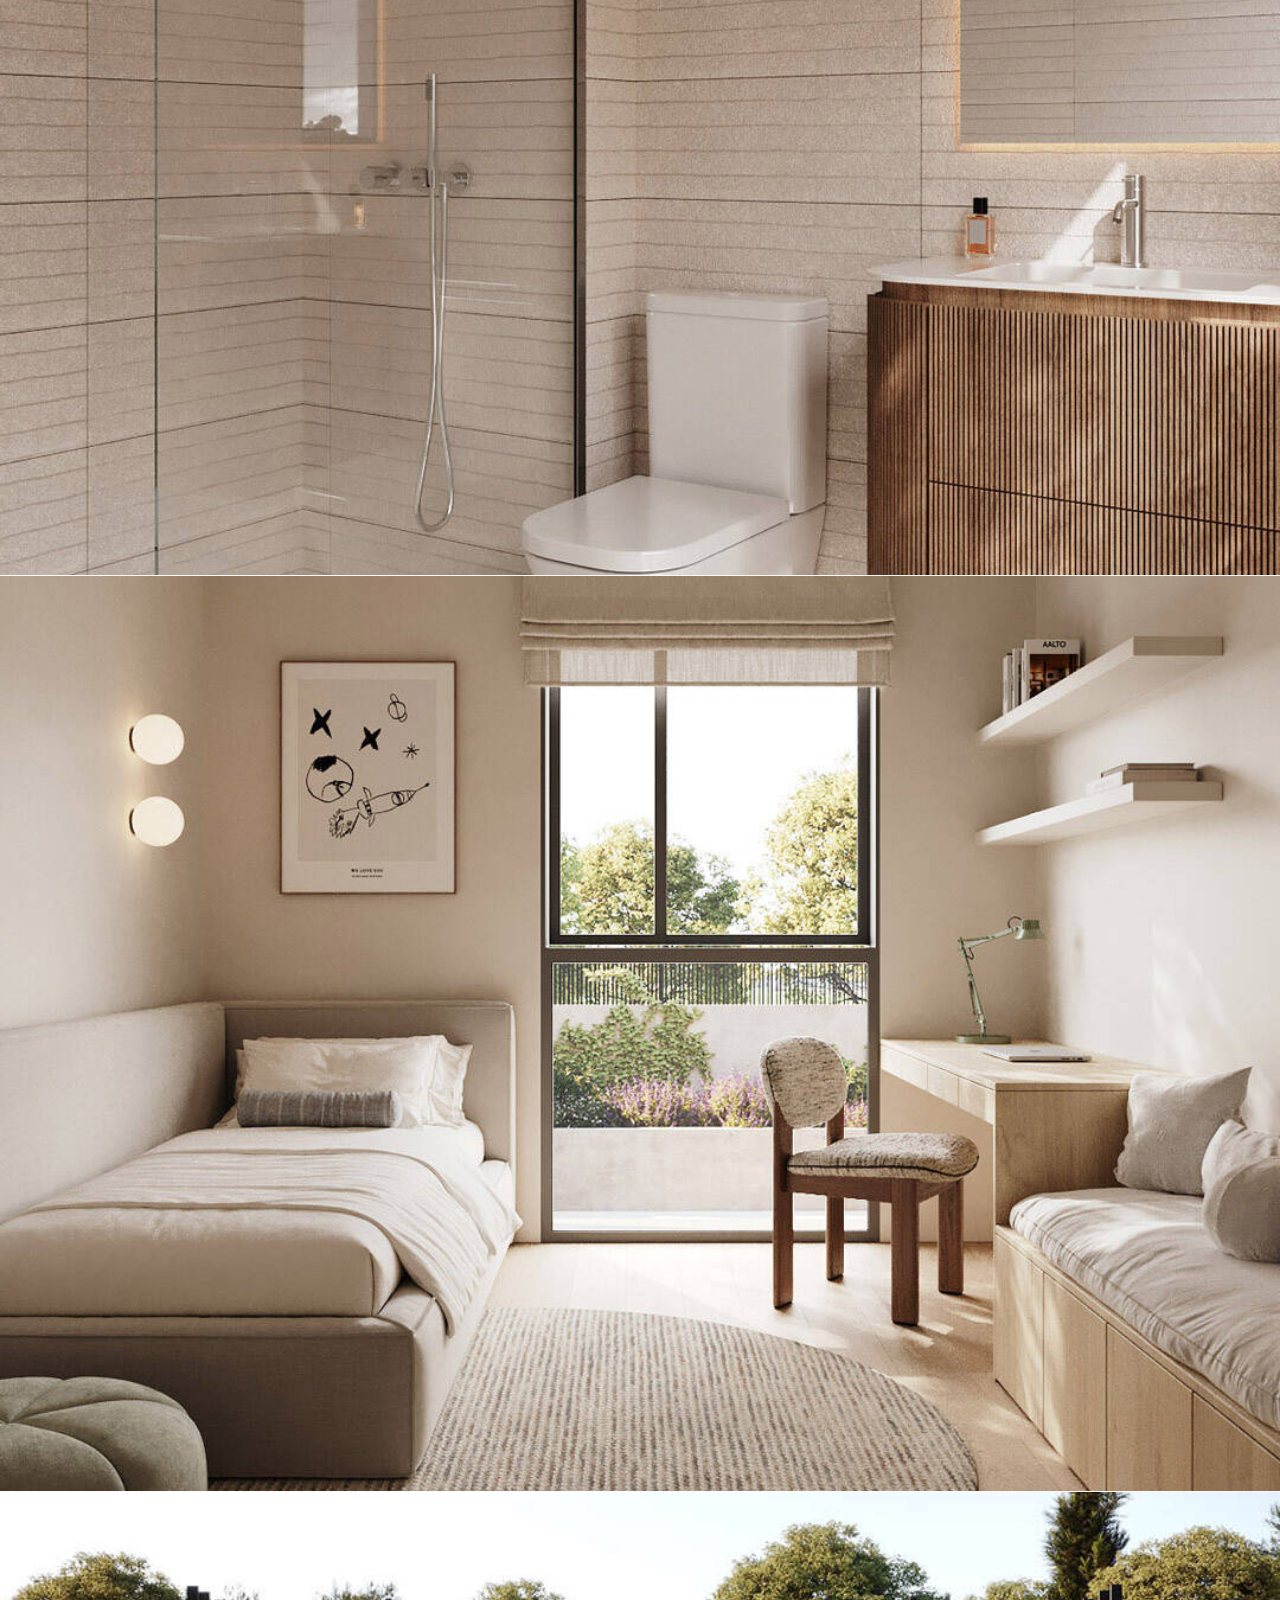
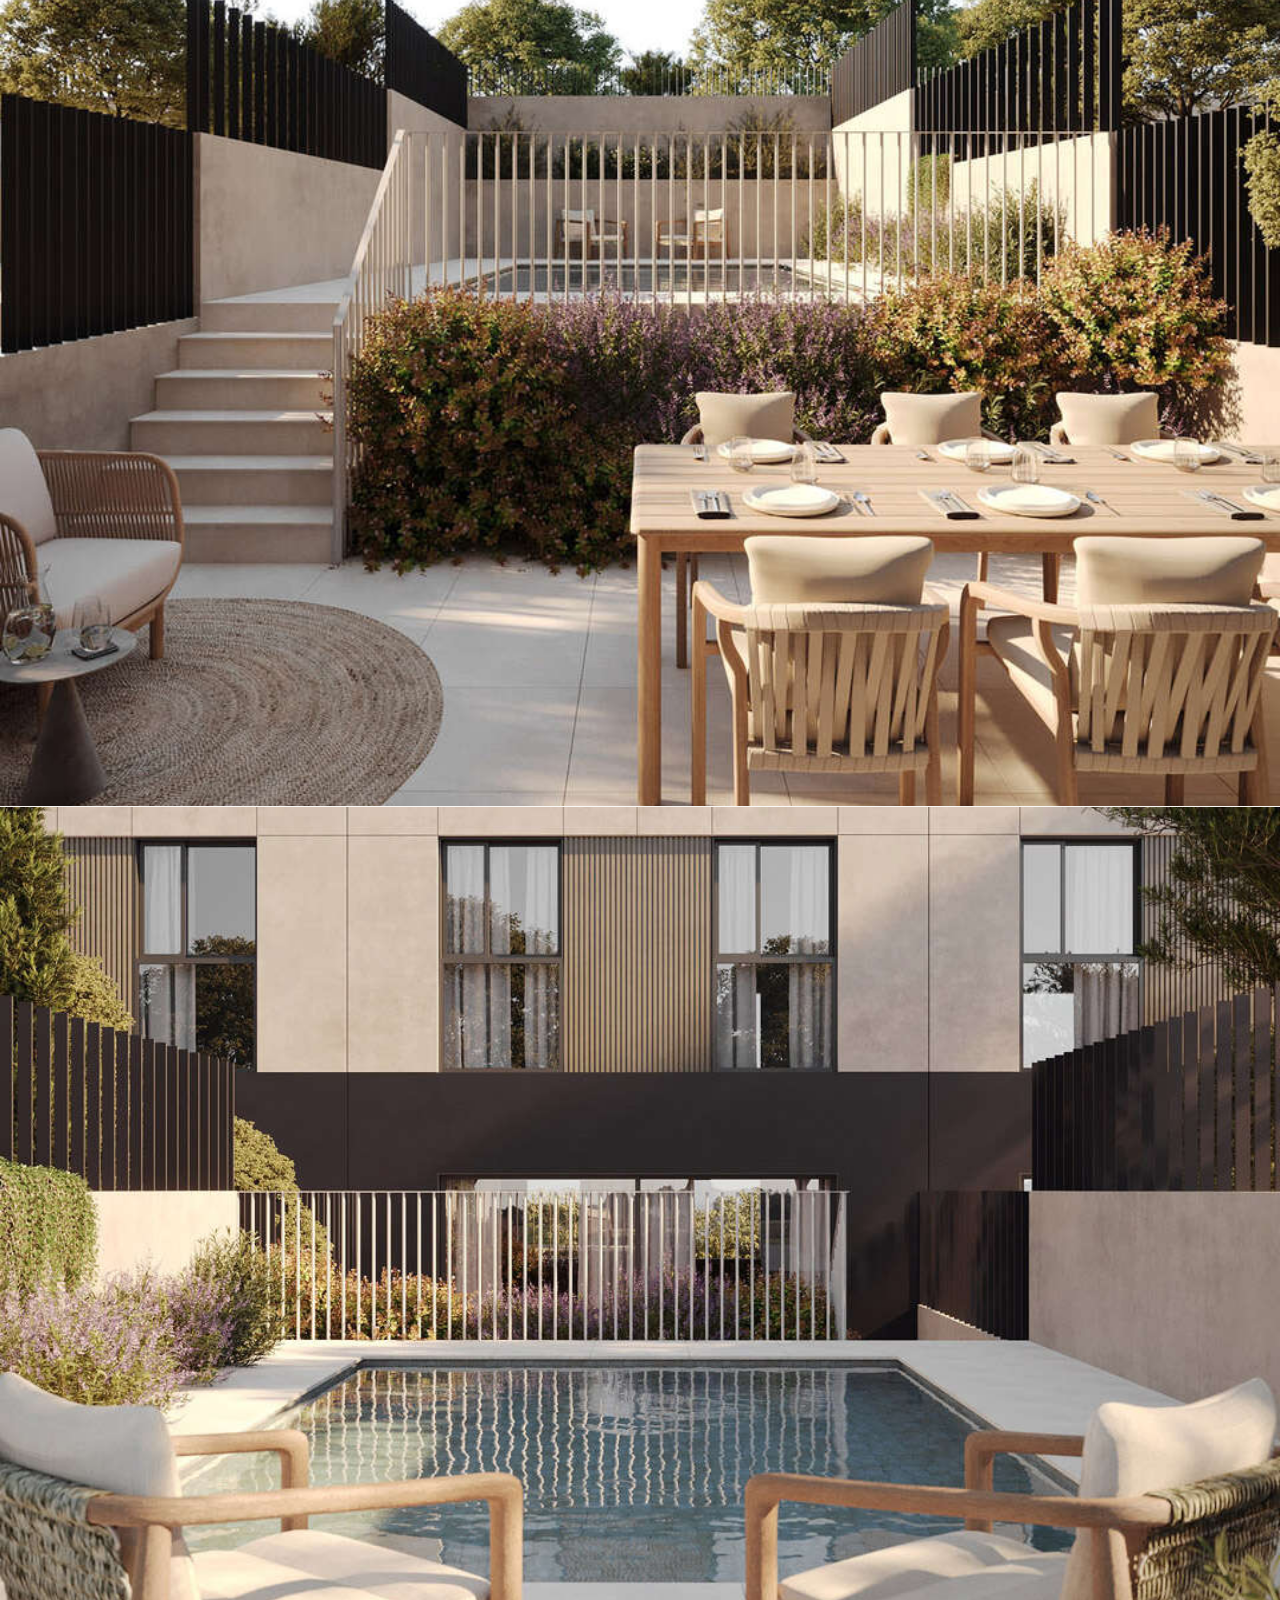
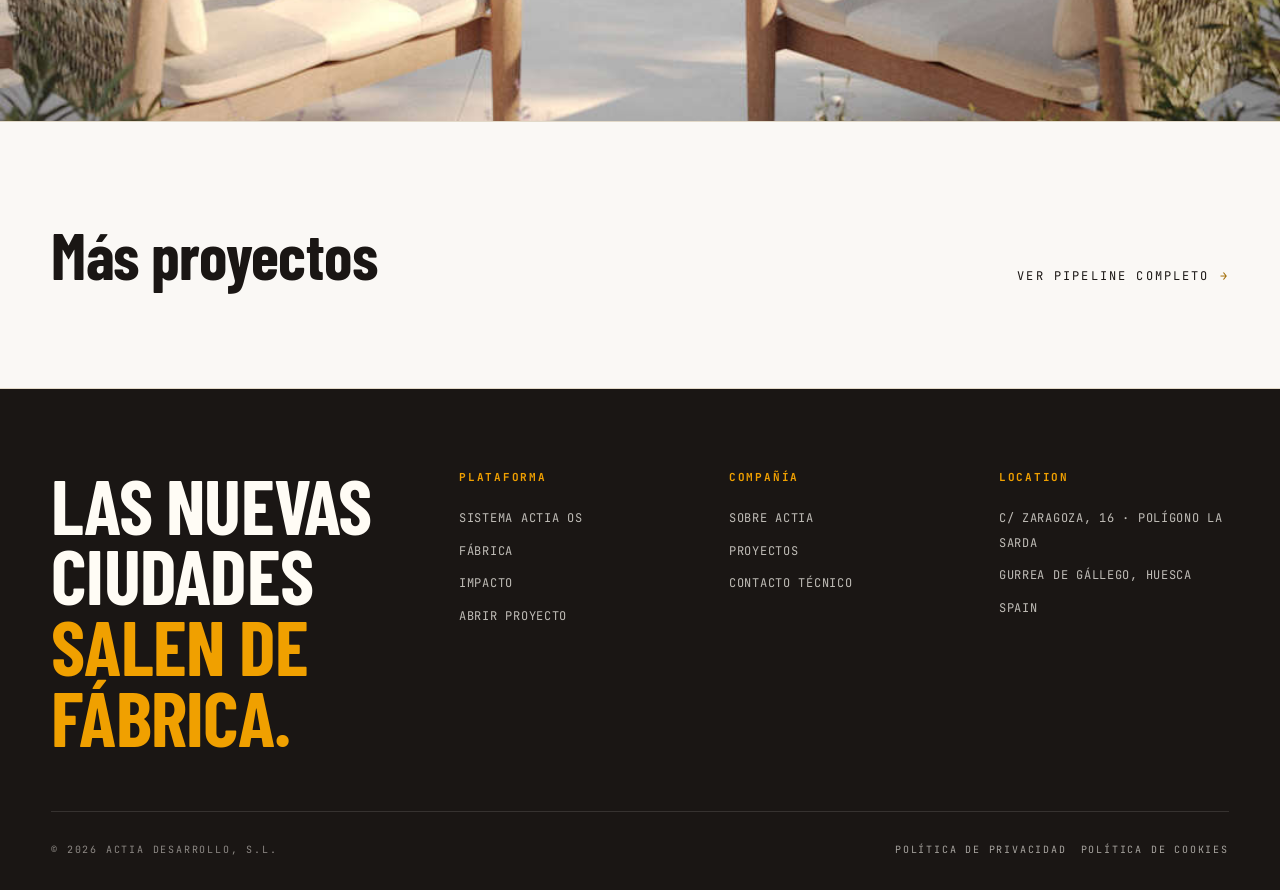
==== commit eb08bfca: "Add files via upload" ====
--- a/proyectos/girona-palau.html
+++ b/proyectos/girona-palau.html
@@ -17,7 +17,7 @@
   <header class="site-header">
     <div class="inner">
       <a href="../index.html" class="brandmark" aria-label="ACTIA home">
-        <img src="https://framerusercontent.com/images/leEP7GtrmBnXYKv0T025uk8EVA.png?width=676&height=159" alt="ACTIA" class="logo-img" />
+        <img src="../assets/actia-logo.png" alt="ACTIA" class="logo-img" />
       </a>
       <input type="checkbox" id="navToggle" class="nav-cb" aria-hidden="true" />
       <nav class="nav" aria-label="primary">
@@ -27,13 +27,12 @@
         <a href="../index.html#open-project">Industrializar</a>
         <a href="../index.html#impact">Impacto</a>
         <a href="../index.html#audience">Promotores</a>
-        <a href="../index.html#open-project" class="nav-cta-mobile">Abrir proyecto</a>
-      </nav>
+              </nav>
       <label for="navToggle" class="nav-toggle" aria-label="Abrir menú">
         <span></span><span></span><span></span>
       </label>
       <div class="header-cta">
-        <a class="social-link" href="https://www.linkedin.com/company/actia-construccion-madera" target="_blank" rel="noopener noreferrer" aria-label="ACTIA en LinkedIn">
+        <a class="social-link" href="https://www.linkedin.com/company/actia-construcci%C3%B3n-madera" target="_blank" rel="noopener noreferrer" aria-label="ACTIA en LinkedIn">
           <svg viewBox="0 0 24 24" width="16" height="16" aria-hidden="true">
             <path fill="currentColor" d="M4.98 3.5C4.98 4.88 3.87 6 2.5 6S0 4.88 0 3.5 1.12 1 2.5 1s2.48 1.12 2.48 2.5zM.22 8.04h4.56V23H.22zM8.04 8.04h4.37v2.05h.06c.61-1.15 2.1-2.36 4.32-2.36 4.62 0 5.48 3.04 5.48 7v8.27h-4.56v-7.33c0-1.75-.03-4-2.44-4-2.44 0-2.82 1.91-2.82 3.88V23H8.04z"/>
           </svg>
@@ -43,8 +42,7 @@
             <path fill="currentColor" d="M12 2.16c3.2 0 3.58.01 4.85.07 1.17.05 1.8.25 2.23.42.56.22.96.48 1.38.9.42.42.68.82.9 1.38.16.42.36 1.06.42 2.23.06 1.27.07 1.65.07 4.85s-.01 3.58-.07 4.85c-.06 1.17-.25 1.8-.42 2.23-.22.56-.48.96-.9 1.38-.42.42-.82.68-1.38.9-.42.16-1.06.36-2.23.42-1.27.06-1.65.07-4.85.07s-3.58-.01-4.85-.07c-1.17-.05-1.8-.25-2.23-.42a3.7 3.7 0 01-1.38-.9 3.7 3.7 0 01-.9-1.38c-.16-.42-.36-1.06-.42-2.23C2.17 15.58 2.16 15.2 2.16 12s.01-3.58.07-4.85c.05-1.17.25-1.8.42-2.23.22-.56.48-.96.9-1.38.42-.42.82-.68 1.38-.9.42-.16 1.06-.36 2.23-.42C8.42 2.17 8.8 2.16 12 2.16zm0-2.16C8.74 0 8.33.01 7.05.07 5.77.13 4.9.33 4.14.63a6 6 0 00-2.16 1.4A6 6 0 00.59 4.19C.29 4.95.09 5.82.03 7.1.01 8.38 0 8.79 0 12.05s.01 3.67.07 4.95c.06 1.28.26 2.15.56 2.91a6 6 0 001.4 2.16 6 6 0 002.16 1.4c.76.3 1.63.5 2.91.56 1.28.06 1.69.07 4.95.07s3.67-.01 4.95-.07c1.28-.06 2.15-.26 2.91-.56a6 6 0 002.16-1.4 6 6 0 001.4-2.16c.3-.76.5-1.63.56-2.91.06-1.28.07-1.69.07-4.95s-.01-3.67-.07-4.95c-.06-1.28-.26-2.15-.56-2.91a6 6 0 00-1.4-2.16A6 6 0 0019.86.59C19.1.29 18.23.09 16.95.03 15.67.01 15.26 0 12 0zm0 5.84a6.16 6.16 0 100 12.32 6.16 6.16 0 000-12.32zm0 10.16a4 4 0 110-8 4 4 0 010 8zm6.4-11.84a1.44 1.44 0 100 2.88 1.44 1.44 0 000-2.88z"/>
           </svg>
         </a>
-        <a href="../index.html#open-project" class="btn primary">Abrir proyecto <span class="arrow"></span></a>
-      </div>
+              </div>
     </div>
   </header>
 
@@ -62,7 +60,9 @@
     </section>
 
     <!-- Hero image -->
-    <div class="proj-media" style="background-image:url('https://framerusercontent.com/images/ZBK2DLFONYs1RHIM6xX2kH54E.jpg?width=2400&height=1707'); aspect-ratio: 7/5;" role="img" aria-label="Render exterior de Mirador de Palau"></div>
+    <div class="proj-media" style="aspect-ratio: 7/5; overflow:hidden; position:relative;">
+      <img src="../assets/palau-hero.jpg" alt="Render exterior de Mirador de Palau" style="width:100%;height:100%;object-fit:cover;display:block;" loading="eager" />
+    </div>
 
     <!-- Project facts + copy -->
     <section class="proj-details">
@@ -110,10 +110,42 @@
       </div>
     </section>
 
+    <!-- Project video -->
+    <div class="proj-video" aria-label="Vídeo del proyecto Mirador de Palau" style="width:100%; aspect-ratio:16/9; position:relative; overflow:hidden; margin-top:1px;">
+      <video style="position:absolute;inset:0;width:100%;height:100%;object-fit:cover;" preload="metadata" controls controlslist="nodownload" poster="https://st3v.idealista.com/64/a1/58/d_0_1441521710.jpg">
+        <source media="(min-width: 48rem)" src="https://st3v.idealista.com/64/a1/58/hd_1441521710.mp4" type="video/mp4" />
+        <source src="https://st3v.idealista.com/64/a1/58/1441521710.mp4" type="video/mp4" />
+      </video>
+    </div>
+
     <!-- Additional renders -->
-    <div class="proj-media" style="background-image:url('https://framerusercontent.com/images/7M1rqwfkwnxzrm8QWME7Rcjv11A.png?width=1624&height=1140'); aspect-ratio: 7/5;" role="img" aria-label="Render del conjunto de viviendas adosadas"></div>
-    <div class="proj-media" style="background-image:url('https://framerusercontent.com/images/VbwCAXTM55YuwCXbiChErruSnY.jpg?width=2400&height=1707'); aspect-ratio: 7/5; margin-top: 1px;" role="img" aria-label="Vista del conjunto Mirador de Palau"></div>
-    <div class="proj-media" style="background-image:url('https://framerusercontent.com/images/V6tTsbygCLxKj7WJJE9Z6oGAo.png?width=1764&height=1160'); aspect-ratio: 7/5; margin-top: 1px;" role="img" aria-label="Detalle constructivo del entramado ligero"></div>
+    <div class="proj-media" style="aspect-ratio: 7/5; overflow:hidden; position:relative; margin-top: 1px;">
+      <img src="../assets/palau/extb.jpg" alt="Fachada exterior Mirador de Palau" style="width:100%;height:100%;object-fit:cover;display:block;" loading="lazy" />
+    </div>
+    <div class="proj-media" style="aspect-ratio: 7/5; overflow:hidden; position:relative; margin-top: 1px;">
+      <img src="../assets/palau/salaa.jpg" alt="Sala de estar A" style="width:100%;height:100%;object-fit:cover;display:block;" loading="lazy" />
+    </div>
+    <div class="proj-media" style="aspect-ratio: 7/5; overflow:hidden; position:relative; margin-top: 1px;">
+      <img src="../assets/palau/salab.jpg" alt="Sala de estar B" style="width:100%;height:100%;object-fit:cover;display:block;" loading="lazy" />
+    </div>
+    <div class="proj-media" style="aspect-ratio: 7/5; overflow:hidden; position:relative; margin-top: 1px;">
+      <img src="../assets/palau/cuina.jpg" alt="Cocina" style="width:100%;height:100%;object-fit:cover;display:block;" loading="lazy" />
+    </div>
+    <div class="proj-media" style="aspect-ratio: 7/5; overflow:hidden; position:relative; margin-top: 1px;">
+      <img src="../assets/palau/suite.jpg" alt="Suite principal" style="width:100%;height:100%;object-fit:cover;display:block;" loading="lazy" />
+    </div>
+    <div class="proj-media" style="aspect-ratio: 7/5; overflow:hidden; position:relative; margin-top: 1px;">
+      <img src="../assets/palau/banymaster.jpg" alt="Baño master" style="width:100%;height:100%;object-fit:cover;display:block;" loading="lazy" />
+    </div>
+    <div class="proj-media" style="aspect-ratio: 7/5; overflow:hidden; position:relative; margin-top: 1px;">
+      <img src="../assets/palau/habinfantil.jpg" alt="Habitación infantil" style="width:100%;height:100%;object-fit:cover;display:block;" loading="lazy" />
+    </div>
+    <div class="proj-media" style="aspect-ratio: 7/5; overflow:hidden; position:relative; margin-top: 1px;">
+      <img src="../assets/palau/extd.jpg" alt="Terraza exterior" style="width:100%;height:100%;object-fit:cover;display:block;" loading="lazy" />
+    </div>
+    <div class="proj-media" style="aspect-ratio: 7/5; overflow:hidden; position:relative; margin-top: 1px;">
+      <img src="../assets/palau/extc.jpg" alt="Piscina exterior" style="width:100%;height:100%;object-fit:cover;display:block;" loading="lazy" />
+    </div>
 
     <section class="proj-next">
       <h3>Más proyectos</h3>
--- a/styles.css
+++ b/styles.css
@@ -3,13 +3,13 @@
    Modeled after actia.tech Framer aesthetic.
    ========================================================= */
 :root {
-  /* Backgrounds — warm cream paper */
-  --graphite: #F2EBDF;          /* main page paper */
-  --graphite-2: #ECE3D2;        /* card / pane bg */
-  --graphite-3: #E3D8C3;        /* deeper card */
+  /* Backgrounds — Blanco Pergamino */
+  --graphite: #FAF8F5;          /* main page paper */
+  --graphite-2: #F4F0E9;        /* card / pane bg */
+  --graphite-3: #EBE5D8;        /* deeper card */
   --graphite-4: #D5C8AE;        /* hover / press */
-  --rule: #D6CCB5;              /* hairline */
-  --rule-soft: #E6DECC;         /* very faint */
+  --rule: #E2D9C8;              /* hairline */
+  --rule-soft: #EDE8DF;         /* very faint */
 
   /* Ink — text on cream */
   --factory-white: #1A1614;     /* primary text */
@@ -937,6 +937,7 @@
 /* Controls — pill toggle */
 .exploded .controls {
   position: absolute; right: 18px; bottom: 18px;
+  z-index: 4;
   display: flex; gap: 6px;
   z-index: 5;
   background: rgba(255,252,245,0.65);
@@ -968,6 +969,23 @@
   z-index: 4;
 }
 
+/* ---- Visor 3D del forjado ---------------------------------------------- */
+.exploded.is-3d { cursor: grab; }
+.exploded.is-3d:active { cursor: grabbing; }
+.forjado-canvas {
+  position: absolute; inset: 0;
+  width: 100%; height: 100%;
+  z-index: 1;
+}
+.forjado-canvas canvas { outline: none; }
+.forjado-loading {
+  position: absolute; inset: 0;
+  display: flex; align-items: center; justify-content: center;
+  font-family: var(--mono); font-size: 11px; letter-spacing: 0.14em;
+  text-transform: uppercase; color: var(--tech-grey);
+  pointer-events: none; z-index: 3;
+}
+
 .solution .copy h2 { margin: 0 0 28px 0; }
 .solution .copy .claim {
   display: inline-block;
@@ -1012,7 +1030,9 @@
 .modes .grid {
   display: grid;
   grid-template-columns: repeat(3, 1fr);
-  gap: 1px;
+  grid-template-rows: auto auto 1fr repeat(5, auto);
+  column-gap: 1px;
+  row-gap: 0;
   background: var(--rule);
   border: 1px solid var(--rule);
 }
@@ -1022,11 +1042,15 @@
   background: var(--graphite-2);
   padding: 36px;
   display: grid;
-  gap: 24px;
+  grid-row: 1 / span 8;
+  grid-template-rows: subgrid;
+  gap: 0;
   position: relative;
-  min-height: 480px;
-  align-content: start;
-}
+  align-items: start;
+}
+.mode-card h3   { margin-bottom: 12px; }
+.mode-card .who { margin-bottom: 8px; }
+.mode-card .desc { padding-bottom: 24px; border-bottom: 1px solid var(--rule); }
 .mode-card .ribbon {
   display: flex;
   justify-content: space-between;
@@ -1072,12 +1096,12 @@
 .mode-card .desc { color: var(--tech-grey-3); }
 
 .mode-card .scope {
-  margin-top: auto;
-  display: grid; gap: 6px;
+  display: contents;
 }
 .mode-card .scope .row {
   display: grid;
   grid-template-columns: 1fr auto;
+  padding: 5px 0;
   font-family: var(--mono);
   font-size: 11px;
   letter-spacing: 0.06em;
@@ -1208,7 +1232,7 @@
   will-change: transform;
 }
 .factory-layer-exterior {
-  background-image: url("assets/factory-exterior.png");
+  background-image: url("assets/factory-exterior.jpg");
 }
 .factory-layer-interior {
   background-image: url("assets/factory-interior.jpg");
@@ -1607,33 +1631,33 @@
   position: relative;
   background:
     linear-gradient(180deg, rgba(26,22,20,0.25), rgba(26,22,20,0.65)),
-    url("https://framerusercontent.com/images/aL8O3cVrWbc9o34PQ7LO3yB3Vs.jpg") center/cover no-repeat;
+    url("assets/pipeline-a.jpg") center/cover no-repeat;
   overflow: hidden;
 }
 .pipeline .project-card:nth-child(2) .preview {
   background:
     linear-gradient(180deg, rgba(26,22,20,0.25), rgba(26,22,20,0.7)),
-    url("https://framerusercontent.com/images/RBmlfcQrtmWqCp1CT7ybhfnec.jpg") center/cover no-repeat;
+    url("assets/pipeline-b.jpg") center/cover no-repeat;
 }
 .pipeline .project-card:nth-child(3) .preview {
   background:
     linear-gradient(180deg, rgba(26,22,20,0.25), rgba(26,22,20,0.7)),
-    url("https://framerusercontent.com/images/0CSP29VxT6S8W91tzqYn7jtreGY.jpg") center/cover no-repeat;
+    url("assets/pipeline-c.jpg") center/cover no-repeat;
 }
 .pipeline .project-card:nth-child(4) .preview {
   background:
     linear-gradient(180deg, rgba(26,22,20,0.25), rgba(26,22,20,0.7)),
-    url("https://framerusercontent.com/images/UOEkUaZug5qDnCl6Mqh8aotumk.jpg") center/cover no-repeat;
+    url("assets/pipeline-d.jpg") center/cover no-repeat;
 }
 .pipeline .project-card:nth-child(5) .preview {
   background:
     linear-gradient(180deg, rgba(26,22,20,0.25), rgba(26,22,20,0.7)),
-    url("https://framerusercontent.com/images/q5FRmteX2PXFkkzntZlpW8Nchg.jpg") center/cover no-repeat;
+    url("assets/pipeline-e.jpg") center/cover no-repeat;
 }
 .pipeline .project-card:nth-child(6) .preview {
   background:
     linear-gradient(180deg, rgba(26,22,20,0.25), rgba(26,22,20,0.7)),
-    url("https://framerusercontent.com/images/aL8O3cVrWbc9o34PQ7LO3yB3Vs.jpg") center/cover no-repeat;
+    url("assets/pipeline-a.jpg") center/cover no-repeat;
 }
 .project-card .preview .label {
   position: absolute; left: 12px; bottom: 12px;
@@ -2176,7 +2200,7 @@
   aspect-ratio: 16/9;
   background:
     linear-gradient(180deg, rgba(26,22,20,0.15), rgba(26,22,20,0.45)),
-    url("https://framerusercontent.com/images/aL8O3cVrWbc9o34PQ7LO3yB3Vs.jpg") center/cover no-repeat;
+    url("assets/pipeline-a.jpg") center/cover no-repeat;
   border: 1px solid var(--rule);
   margin-bottom: 8px;
 }
